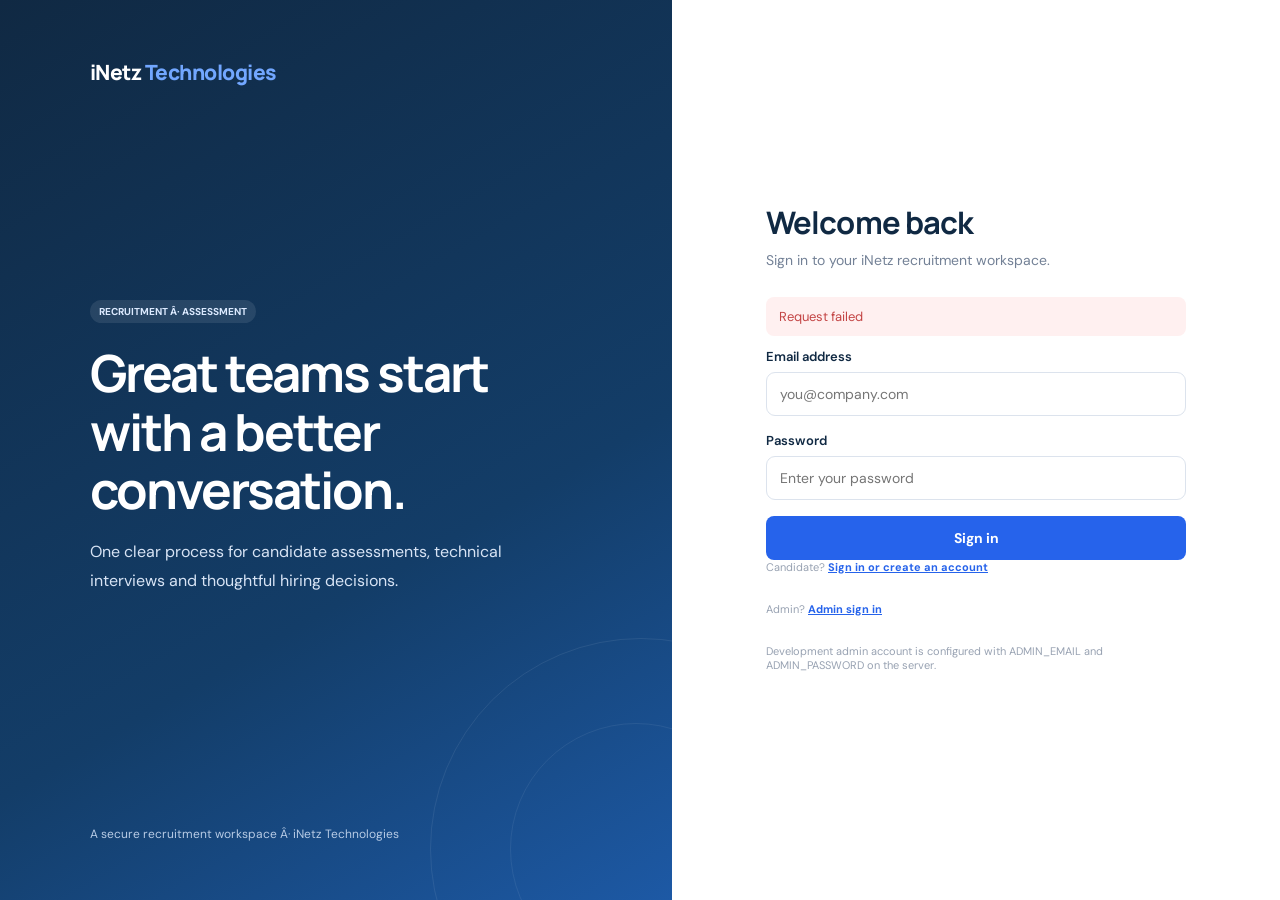
==== static/index.html @ 84e27be2 "Initial recruitment assessment portal" ====
<!doctype html>
<html lang="en"><head><meta charset="utf-8"><meta name="viewport" content="width=device-width, initial-scale=1"><title>iNetz Recruitment</title><link rel="preconnect" href="https://fonts.googleapis.com"><link href="https://fonts.googleapis.com/css2?family=DM+Sans:wght@400;500;600;700;800&family=Manrope:wght@400;500;600;700;800&display=swap" rel="stylesheet"><style>
:root{--navy:#102943;--blue:#2663eb;--blue2:#174ac6;--pale:#f4f7fb;--line:#e6ebf2;--muted:#738196;--green:#15875b;--amber:#ac6909;--red:#c34444;--white:#fff;--shadow:0 12px 32px #1029430b}*{box-sizing:border-box}body{margin:0;background:var(--pale);color:var(--navy);font-family:'DM Sans',Arial,sans-serif;font-size:14px}button,input,select,textarea{font:inherit}button{cursor:pointer}.login-shell{min-height:100vh;display:grid;grid-template-columns:1.05fr .95fr;background:white}.brand-side{background:linear-gradient(150deg,#102943,#133d68 62%,#1d59a5);color:white;padding:58px clamp(25px,7vw,96px);display:flex;flex-direction:column;justify-content:space-between;position:relative;overflow:hidden}.brand-side:before{content:"";position:absolute;width:420px;height:420px;border:1px solid #ffffff14;border-radius:50%;right:-180px;bottom:-160px}.brand-side:after{content:"";position:absolute;width:250px;height:250px;border:1px solid #ffffff12;border-radius:50%;right:-90px;bottom:-75px}.brandmark{font:800 21px Manrope;letter-spacing:-.5px}.brandmark span{color:#72a7ff}.brand-copy{max-width:480px;position:relative;z-index:1}.brand-copy h1{font:700 clamp(34px,4vw,52px)/1.14 Manrope;letter-spacing:-2px;margin:20px 0}.brand-copy p{font-size:16px;line-height:1.8;color:#d8e4f5}.brand-note{font-size:12px;color:#b7cbe5}.login-main{display:flex;align-items:center;justify-content:center;padding:32px}.login-card{width:min(100%,420px)}.login-card h2{font:700 31px Manrope;letter-spacing:-.9px;margin:0 0 8px}.muted{color:var(--muted)}.login-card>p{margin:0 0 28px}.field{margin-bottom:16px}.field label{display:block;font-weight:600;margin-bottom:7px;font-size:13px}.field input,.field select,.field textarea{width:100%;border:1px solid #dce3ed;border-radius:9px;padding:12px 13px;outline:0;background:#fff;color:var(--navy)}.field textarea{min-height:82px;resize:vertical}.field input:focus,.field select:focus,.field textarea:focus{border-color:#76a0ff;box-shadow:0 0 0 3px #2663eb14}.btn{border:0;border-radius:8px;padding:10px 14px;font-weight:700;transition:.16s}.btn.primary{color:#fff;background:var(--blue)}.btn.primary:hover{background:var(--blue2)}.btn.secondary{color:var(--navy);background:#edf1f7}.btn.ghost{background:transparent;color:var(--blue)}.btn.danger{color:var(--red);background:#fff0f0}.btn.small{font-size:12px;padding:7px 10px}.assessment-nav-btn{font-family:inherit;display:inline-flex;align-items:center;gap:7px;line-height:1.2}.assessment-nav-btn span{font-size:16px;line-height:1}.btn.wide{width:100%;padding:13px}.alert{padding:11px 13px;border-radius:8px;margin:12px 0;background:#fff4e3;color:var(--amber);font-size:13px}.alert.error{background:#fff0f0;color:var(--red)}.layout{min-height:100vh;display:grid;grid-template-columns:244px 1fr}.sidebar{background:#fff;border-right:1px solid var(--line);padding:23px 15px;display:flex;flex-direction:column;gap:24px}.side-brand{font:800 19px Manrope;padding:0 12px;letter-spacing:-.5px}.side-brand span{color:var(--blue)}.side-caption{padding:0 12px;color:#97a3b4;text-transform:uppercase;letter-spacing:1.1px;font-size:10px;font-weight:700}.nav-list{display:grid;gap:4px}.nav-item{border:0;background:transparent;text-align:left;color:#657389;padding:11px 12px;border-radius:8px;font-weight:600;display:flex;align-items:center;gap:11px}.nav-item:hover,.nav-item.active{background:#edf3ff;color:var(--blue)}.nav-icon{width:18px;text-align:center;font-size:15px}.side-user{margin-top:auto;border-top:1px solid var(--line);padding:15px 6px 0;display:flex;gap:10px;align-items:center}.user-meta{min-width:0;flex:1}.user-meta strong,.user-meta small{display:block;overflow:hidden;text-overflow:ellipsis;white-space:nowrap}.user-meta strong{font-size:12px}.user-meta small{font-size:10px;color:var(--muted);margin-top:3px}.main{min-width:0}.topbar{height:70px;background:white;border-bottom:1px solid var(--line);display:flex;align-items:center;justify-content:space-between;padding:0 clamp(18px,3vw,36px)}.topbar h2{font:700 18px Manrope;margin:0}.topbar-right{display:flex;align-items:center;gap:12px;color:var(--muted);font-size:12px}.content{padding:27px clamp(18px,3vw,36px);max-width:1460px;margin:auto}.page-head{display:flex;justify-content:space-between;align-items:flex-start;gap:15px;margin-bottom:22px}.page-head h1{font:700 24px Manrope;margin:0;letter-spacing:-.7px}.page-head p{margin:6px 0 0;color:var(--muted)}.grid{display:grid;gap:16px}.stats{grid-template-columns:repeat(4,minmax(0,1fr));margin-bottom:21px}.stat,.card{background:white;border:1px solid var(--line);border-radius:11px;box-shadow:var(--shadow)}.stat{padding:17px 18px}.stat-label{font-size:12px;color:var(--muted);font-weight:600}.stat-value{font:700 29px Manrope;margin:12px 0 4px}.stat-note{font-size:11px;color:var(--muted)}.card{padding:20px;margin-bottom:17px}.card-head{display:flex;justify-content:space-between;align-items:center;gap:10px;margin-bottom:15px}.card-head h3{margin:0;font:700 15px Manrope}.table-wrap{overflow:auto}table{width:100%;border-collapse:collapse;text-align:left;white-space:nowrap}th{font-size:10px;text-transform:uppercase;letter-spacing:.8px;color:#8793a4;font-weight:700;padding:10px 11px;border-bottom:1px solid var(--line)}td{padding:12px 11px;border-bottom:1px solid #eff2f6;font-size:12px}tr:last-child td{border-bottom:0}.link{color:var(--blue);font-weight:700;border:0;background:none;padding:0}.badge{display:inline-flex;align-items:center;gap:5px;border-radius:20px;padding:5px 9px;background:#edf1f7;color:#53647a;font-size:10px;font-weight:700}.badge.green{color:var(--green);background:#e8f7f0}.badge.blue{color:#2356c8;background:#edf3ff}.badge.amber{color:var(--amber);background:#fff4e3}.badge.red{color:var(--red);background:#fff0f0}.tabs{display:flex;gap:6px;overflow:auto;border-bottom:1px solid var(--line);margin-bottom:17px}.tab{padding:10px 13px;border:0;background:transparent;color:var(--muted);font-weight:700;white-space:nowrap;border-bottom:2px solid transparent}.tab.active{color:var(--blue);border-color:var(--blue)}.split{display:grid;grid-template-columns:minmax(0,1.6fr) minmax(270px,.8fr);gap:17px}.question{border:1px solid var(--line);border-radius:10px;padding:18px;margin:12px 0}.question-title{font-weight:700;line-height:1.5;margin-bottom:13px}.options{display:grid;gap:8px}.option{display:flex;gap:10px;align-items:flex-start;border:1px solid var(--line);padding:11px;border-radius:8px;cursor:pointer}.option.selected{border-color:#76a0ff;background:#f2f6ff}.option input{margin-top:2px}.qnav{display:grid;grid-template-columns:repeat(5,1fr);gap:7px}.qnum{aspect-ratio:1;border:1px solid var(--line);background:white;border-radius:7px;color:#5c6c80;font-weight:700}.qnum.answered{background:#e8f7f0;color:var(--green);border-color:#c6ecd9}.qnum.current{outline:2px solid var(--blue);outline-offset:1px}.progress{height:7px;background:#e9edf3;border-radius:10px;overflow:hidden}.progress span{display:block;height:100%;background:var(--blue)}.assessment-layout{display:grid;grid-template-columns:minmax(0,1fr) 240px;gap:16px}.code-layout{display:grid;grid-template-columns:minmax(270px,.75fr) minmax(0,1.25fr);gap:16px}.codebox{width:100%;min-height:390px;background:#111e30;color:#d7e5f9;border:0;border-radius:8px;padding:15px;font:13px/1.6 Consolas,monospace;resize:vertical}.result-box{padding:13px;border-radius:8px;background:#f4f7fb;margin-top:12px;font-size:12px;line-height:1.65}.row{display:flex;align-items:center;gap:10px;flex-wrap:wrap}.row.between{justify-content:space-between}.chip{padding:6px 9px;border-radius:7px;background:#f1f4f8;color:#67778b;font-size:11px;font-weight:700}.empty{text-align:center;padding:40px 15px;color:var(--muted)}.empty strong{display:block;color:var(--navy);font:700 16px Manrope;margin-bottom:7px}.detail-grid{display:grid;grid-template-columns:repeat(3,minmax(0,1fr));gap:10px}.detail-item{background:#f6f8fb;padding:11px;border-radius:8px}.detail-item small{color:var(--muted);display:block;margin-bottom:5px}.detail-item strong{font-size:12px}.modal-back{position:fixed;inset:0;background:#11233b80;display:grid;place-items:center;padding:20px;z-index:10}.modal{width:min(100%,670px);max-height:90vh;overflow:auto;background:white;border-radius:13px;padding:22px}.modal-head{display:flex;justify-content:space-between;margin-bottom:15px}.modal-head h2{font:700 19px Manrope;margin:0}.menu-toggle{display:none}.footer-note{color:#98a2b2;font-size:11px;margin-top:16px}.filter-row{display:flex;gap:9px;flex-wrap:wrap;margin-bottom:14px}.filter-row input,.filter-row select{border:1px solid var(--line);padding:9px;border-radius:7px;background:white;color:var(--navy)}.stage-list{display:grid;gap:9px}.stage-row{display:flex;align-items:center;gap:9px;font-size:12px}.stage-row .progress{flex:1}.timeline{border-left:2px solid #e8edf4;margin:8px 0 8px 7px;padding-left:16px}.timeline-item{padding:0 0 15px;position:relative}.timeline-item:before{content:"";position:absolute;width:8px;height:8px;border-radius:50%;background:var(--blue);left:-21px;top:4px}.toast{position:fixed;bottom:20px;right:20px;background:#102943;color:white;padding:12px 16px;border-radius:9px;box-shadow:var(--shadow);z-index:20}.coding-hero{background:linear-gradient(120deg,#102943,#174d85 66%,#2663eb);border-radius:15px;padding:25px;color:#fff;margin-bottom:18px;position:relative;overflow:hidden}.coding-hero:after{content:"</>";position:absolute;right:30px;top:8px;font:800 88px Consolas;color:#ffffff12}.coding-hero h1{font:700 27px Manrope;margin:0 0 6px;letter-spacing:-.8px}.coding-hero p{margin:0;color:#d4e2f5;max-width:620px;line-height:1.6}.coding-hero .row{margin-top:16px;position:relative;z-index:1}.skill-grid{display:grid;grid-template-columns:repeat(5,minmax(0,1fr));gap:10px;margin:14px 0 19px}.skill-tile{border:1px solid var(--line);border-radius:10px;background:white;padding:12px;display:flex;gap:10px;align-items:center;cursor:pointer;text-align:left;transition:.16s}.skill-tile:hover,.skill-tile.active{border-color:#91aff6;background:#f3f7ff;transform:translateY(-1px)}.skill-logo{width:34px;height:34px;border-radius:9px;background:#edf3ff;color:#2859c6;display:grid;place-items:center;font-weight:800;font-size:11px;flex:none}.skill-tile strong,.skill-tile small{display:block}.skill-tile strong{font-size:12px}.skill-tile small{color:var(--muted);font-size:10px;margin-top:3px}.lab-panel{display:grid;grid-template-columns:minmax(260px,.8fr) minmax(0,1.2fr);gap:16px}.lab-description{line-height:1.7;color:#52647a}.editor-toolbar{display:flex;align-items:center;justify-content:space-between;gap:10px;flex-wrap:wrap}.editor-preview{width:100%;min-height:300px;border:1px solid var(--line);border-radius:8px;background:#fff}.test-list{display:grid;gap:7px;margin-top:12px}.test-row{display:flex;justify-content:space-between;gap:10px;padding:9px 10px;border-radius:8px;background:#f5f7fa;font-size:11px}.excel-grid{min-width:640px;white-space:nowrap}.excel-grid th{background:#f2f5f9;text-align:center;color:#617087;border:1px solid #dfe5ed;padding:9px}.excel-grid td{border:1px solid #dfe5ed;padding:0;min-width:130px;height:40px;color:#253b56}.excel-grid td input{width:100%;height:39px;border:0;border-radius:0;padding:8px 10px;background:#fff;color:#253b56;font:13px Arial}.excel-grid td input:focus{outline:2px solid #217346;outline-offset:-2px}.excel-result{padding:8px 10px!important;background:#f6faf7;font-weight:700}.excel-overdue{color:#bb3b34!important;background:#fff1ef}.excel-error{color:#bb3b34!important;background:#fff1ef}.explain-box{margin-top:12px;padding:13px 14px;border:1px solid #dce8fb;border-radius:9px;background:#f6f9ff;color:#364b66;font-size:12px;line-height:1.7}.explain-box strong{color:#173b72}.example-explain{display:block;margin-top:8px;padding-top:8px;border-top:1px solid #e2e9f3;color:#485d76;line-height:1.6}.run-output{min-height:92px;max-height:240px;overflow:auto;background:#0d1725;color:#d8e6f6;border-radius:8px;padding:12px;font:12px/1.6 Consolas,monospace;white-space:pre-wrap;margin-top:12px}.run-output.error{color:#ffb6b6}.practice-note{border-left:3px solid #80a6ff;padding:10px 12px;background:#f3f7ff;border-radius:0 8px 8px 0;color:#51647d;font-size:12px;line-height:1.6}@media(max-width:1000px){.skill-grid{grid-template-columns:repeat(3,1fr)}}@media(max-width:650px){.skill-grid{grid-template-columns:repeat(2,1fr)}.lab-panel{grid-template-columns:1fr}.coding-hero{padding:20px}.coding-hero h1{font-size:22px}.coding-hero:after{right:12px;font-size:58px}}.hidden{display:none!important}@media(max-width:1050px){.layout{grid-template-columns:190px minmax(0,1fr)}.content{padding:22px 18px}.assessment-layout{grid-template-columns:minmax(0,1fr) 210px}.card{min-width:0}}@media(max-width:900px){.layout{grid-template-columns:190px minmax(0,1fr)}.stats{grid-template-columns:repeat(2,1fr)}.split{grid-template-columns:1fr}.code-layout{grid-template-columns:1fr}.brand-side{padding:45px 36px}}@media(max-width:760px){.login-shell{grid-template-columns:1fr}.brand-side{display:none}.login-main{min-height:100vh}.layout{grid-template-columns:1fr}.sidebar{position:fixed;z-index:8;inset:0 auto 0 0;width:260px;transform:translateX(-105%);transition:.2s;box-shadow:var(--shadow)}.sidebar.open{transform:translateX(0)}.menu-toggle{display:inline-flex}.topbar{height:62px;padding:0 15px}.content{padding:20px 14px}.stats{gap:9px}.stat{padding:13px}.stat-value{font-size:23px}.stat-note{font-size:10px}.assessment-layout{grid-template-columns:1fr}.assessment-layout aside{order:-1}.qnav{grid-template-columns:repeat(8,1fr)}.detail-grid{grid-template-columns:repeat(2,1fr)}.page-head h1{font-size:20px}.hide-mobile{display:none}.card{padding:15px}.codebox{min-height:300px}}
@media(max-width:760px){.layout{grid-template-columns:1fr}.sidebar{position:fixed;z-index:8;inset:0 auto 0 0;width:260px;transform:translateX(-105%);transition:.2s;box-shadow:var(--shadow)}.sidebar.open{transform:translateX(0)}.menu-toggle{display:inline-flex}.content{padding:20px 14px}.assessment-layout{grid-template-columns:1fr}.assessment-layout aside{order:-1}.code-layout{grid-template-columns:1fr}}.assessment-layout,.code-layout,.split{min-width:0}.content{width:100%;max-width:1460px;margin:0 auto}.main{min-width:0}.round-grid{display:grid;grid-template-columns:repeat(3,minmax(0,1fr));gap:12px;margin-top:18px}.round-card{border:1px solid var(--line);border-radius:10px;padding:15px;background:#fff;min-width:0}.round-card.round-active{border-color:#8eafff;background:#f8faff;box-shadow:0 0 0 2px #2663eb10}.round-top{display:flex;justify-content:space-between;align-items:center;gap:7px}.round-number{width:28px;height:28px;display:grid;place-items:center;border-radius:8px;background:#edf3ff;color:#2663eb;font-size:11px;font-weight:800}.round-card h3{font:700 14px Manrope;margin:13px 0 5px}.round-card p{color:var(--muted);font-size:11px;line-height:1.5;margin:0 0 12px}.round-meta{font-size:11px;color:#607087;min-height:26px;margin-bottom:10px}.round-done{display:inline-block;font-size:11px;padding:6px 0}.journey-card{padding-bottom:18px}@media(max-width:900px){.round-grid{grid-template-columns:repeat(2,minmax(0,1fr))}}@media(max-width:560px){.round-grid{grid-template-columns:1fr}}</style></head><body><div id="app"></div><script>
const API='/api';const ROLE_OPTIONS=['Python FullStack','Java FullStack','Data Analytics','Data Science','AI/ML','MERN Stack','Other'];let me=null,view='home',homeData=null,round='aptitude',assessment=null,selectedQ=0,codeQ=1,codeLang='python',codeData=null,report=null,filterText='',stageFilter='',toastTimer;
const $=s=>document.querySelector(s), esc=s=>String(s??'').replace(/[&<>"']/g,c=>({'&':'&amp;','<':'&lt;','>':'&gt;','"':'&quot;',"'":'&#39;'}[c]));
async function api(path,opts={}){const r=await fetch(API+path,{credentials:'same-origin',headers:{'Content-Type':'application/json',...(opts.headers||{})},...opts});let d={};try{d=await r.json()}catch{}if(!r.ok)throw Error(typeof d.detail==='string'?d.detail:Array.isArray(d.detail)?d.detail.map(x=>x.msg).join(', '):'Request failed');return d}
function notify(msg){let n=document.createElement('div');n.className='toast';n.textContent=msg;document.body.append(n);clearTimeout(toastTimer);toastTimer=setTimeout(()=>n.remove(),3200)}
function errBox(m){return `<div class="alert error">${esc(m)}</div>`}
function badge(s){let cls=['Completed','Selected','Submitted','Verified'].includes(s)?'green':['Running','Queued','Technical HR','General HR'].includes(s)?'blue':['Failed','Not selected'].includes(s)?'red':['Awaiting review','Reinterview','Training recommended'].includes(s)?'amber':'';return `<span class="badge ${cls}">${esc(s||'Not started')}</span>`}
function title(){return ({home:'Overview',candidates:'Candidates',assessments:'Assessments',interviews:'Interviews',reports:'Reports',settings:'Settings',staff:'Team access',audit:'Audit log',assessment:'Assessment',coding:'Coding assessment'})[view]||'Overview'}
function greeting(){return me?.role==='candidate'?'Candidate portal':'Admin portal'}
function loginPage(message=''){return `<div class="login-shell"><section class="brand-side"><div class="brandmark">iNetz <span>Technologies</span></div><div class="brand-copy"><span class="badge" style="background:#ffffff18;color:#dceaff">RECRUITMENT Â· ASSESSMENT</span><h1>Great teams start with a better conversation.</h1><p>One clear process for candidate assessments, technical interviews and thoughtful hiring decisions.</p></div><div class="brand-note">A secure recruitment workspace Â· iNetz Technologies</div></section><section class="login-main"><form class="login-card" id="loginForm"><h2>Welcome back</h2><p class="muted">Sign in to your iNetz recruitment workspace.</p><div id="loginError"></div>${message?errBox(message):''}<div class="field"><label>Email address</label><input name="email" type="email" autocomplete="username" required placeholder="you@company.com"></div><div class="field"><label>Password</label><input name="password" type="password" autocomplete="current-password" required placeholder="Enter your password"></div><button class="btn primary wide">Sign in</button><p class="footer-note">Candidate? <a class="link" href="/candidate">Sign in or create an account</a></p><p class="footer-note">Admin? <a class="link" href="/admin">Admin sign in</a></p><p class="footer-note">Development admin account is configured with ADMIN_EMAIL and ADMIN_PASSWORD on the server.</p></form></section></div>`}
function candidateLoginPage(message=''){return loginPage(message).replace('Sign in to your iNetz recruitment workspace.','Candidate portal sign in. Use your registered email and password.').replace('<p class="footer-note">Candidate? <a class="link" href="/candidate">Sign in or create an account</a></p>','<p class="footer-note">New to iNetz? <a class="link" href="/candidate/register">Create your candidate account</a></p>').replace('<p class="footer-note">Admin? <a class="link" href="/admin">Admin sign in</a></p>','<p class="footer-note">Recruitment staff? <a class="link" href="/admin">Admin sign in</a></p>').replace('<p class="footer-note">Development admin account is configured with ADMIN_EMAIL and ADMIN_PASSWORD on the server.</p>','')}
function candidateSignupPage(message=''){let roles=ROLE_OPTIONS.filter(x=>x!=='Other');document.body.innerHTML=`<div class="login-shell"><section class="brand-side"><div class="brandmark">iNetz <span>Technologies</span></div><div class="brand-copy"><span class="badge" style="background:#ffffff18;color:#dceaff">CANDIDATE REGISTRATION</span><h1>Start your application.</h1><p>Create your candidate account to access assessments and track your application.</p></div><div class="brand-note">A secure recruitment workspace Â· iNetz Technologies</div></section><section class="login-main"><form class="login-card" id="candidateSignupForm"><h2>Create candidate account</h2><p class="muted">Register yourself to continue to the candidate portal.</p><div id="signupError">${message?errBox(message):''}</div><div class="field"><label>Full name</label><input name="name" required minlength="2" maxlength="160" autocomplete="name"></div><div class="field"><label>Email address</label><input name="email" type="email" required autocomplete="email"></div><div class="field"><label>Phone number <span aria-hidden="true">*</span></label><input name="mobile" type="tel" required minlength="7" maxlength="24" pattern="[+0-9 \\(\\)\\x2d]{7,24}" title="Enter a phone number with 7 to 15 digits" placeholder="e.g. +91 9876543210" autocomplete="tel" inputmode="tel"></div><div class="field"><label>Applied role</label><select name="role">${roles.map(x=>`<option>${esc(x)}</option>`).join('')}<option value="Other">Other</option></select><input name="custom_role" placeholder="Enter the applied role" maxlength="100" style="display:none;margin-top:8px"></div><div class="field"><label>Password Â· exactly 8 characters</label><input name="password" type="password" required minlength="8" maxlength="8" autocomplete="new-password"></div><button class="btn primary wide">Create account</button><p class="footer-note">Already registered? <a class="link" href="/candidate">Sign in</a></p><p class="footer-note"><a class="link" href="/">Back to portal home</a></p></form></section></div>`;let form=$('#candidateSignupForm'),role=form.elements.role,custom=form.elements.custom_role;role.onchange=()=>{custom.style.display=role.value==='Other'?'block':'none';custom.required=role.value==='Other'};form.onsubmit=async e=>{e.preventDefault();let x=Object.fromEntries(new FormData(form));if(x.role==='Other')x.role=x.custom_role.trim();delete x.custom_role;try{await api('/candidate/register',{method:'POST',body:JSON.stringify(x)});location.href='/candidate?registered=1'}catch(error){$('#signupError').innerHTML=errBox(error.message)}}}
function registerPage(){let token=new URLSearchParams(location.search).get('token');if(!token){location.replace('/');return}document.body.innerHTML=`<div class="login-shell"><section class="brand-side"><div class="brandmark">iNetz <span>Technologies</span></div><div class="brand-copy"><span class="badge" style="background:#ffffff18;color:#dceaff">CANDIDATE INVITATION</span><h1>Your application is ready.</h1><p>Set a password to access the candidate portal using the email address registered by iNetz.</p></div><div class="brand-note">A secure recruitment workspace Â· iNetz Technologies</div></section><section class="login-main"><form class="login-card" id="registerForm"><h2>Set your password</h2><p class="muted">Use the email address provided by iNetz when signing in.</p><div id="registerError"></div><div class="field"><label>Password Â· exactly 8 characters</label><input name="password" type="password" autocomplete="new-password" required minlength="8" maxlength="8"></div><div class="field"><label>Confirm password</label><input name="confirm_password" type="password" autocomplete="new-password" required minlength="8" maxlength="8"></div><button class="btn primary wide">Activate candidate account</button></form></section></div>`;$('#registerForm').onsubmit=async e=>{e.preventDefault();let f=Object.fromEntries(new FormData(e.target));if(f.password!==f.confirm_password){$('#registerError').innerHTML=errBox('Passwords do not match');return}try{await api('/redeem-invitation',{method:'POST',body:JSON.stringify({token,password:f.password})});location.href='/'}catch(x){$('#registerError').innerHTML=errBox(x.message)}}}
function adminLoginPage(message=''){let html=loginPage(message);return html.replace('Welcome back','Admin portal sign in').replace('Sign in to your iNetz recruitment workspace.','Sign in with your Admin account.').replace('<p class="footer-note">Candidate? <a class="link" href="/candidate">Sign in or create an account</a></p>','<p class="footer-note">Need an Admin account? <a class="link" href="/admin/register">Request Admin access</a></p>').replace('<p class="footer-note">Development admin account is configured with ADMIN_EMAIL and ADMIN_PASSWORD on the server.</p>','<p class="footer-note">Admin requests need approval from an existing Admin. The first Admin uses the credentials configured on the server.</p>')}
function adminRequestPage(message=''){document.body.innerHTML=loginPage();let form=document.querySelector('#loginForm');form.id='adminRequestForm';form.innerHTML='<h2>Request Admin access</h2><p class="muted">Create a request for an Admin to review. Access stays disabled until approved.</p><div id="adminRequestError"></div><div class="field"><label>Full name</label><input name="name" required minlength="2"></div><div class="field"><label>Work email</label><input name="email" type="email" required></div><div class="field"><label>Password (10+ characters)</label><input name="password" type="password" required minlength="10"></div><button class="btn primary wide">Submit access request</button><p class="footer-note"><button type="button" class="link" onclick="location.href=\'/admin\'">Back to Admin sign in</button></p>';form.onsubmit=async e=>{e.preventDefault();let values=Object.fromEntries(new FormData(form));try{await api('/admin-request',{method:'POST',body:JSON.stringify(values)});form.innerHTML='<h2>Request submitted</h2><p class="muted">Your Admin access request is waiting for Admin approval.</p><button type="button" class="btn primary" onclick="location.href=\'/admin\'">Back to Admin sign in</button>'}catch(error){document.querySelector('#adminRequestError').innerHTML=errBox(error.message)}}}
const menus=()=>me?.role==='candidate'?[['home','⌂','My overview'],['assessment','▤','Assessments']]:[['home','⌂','Overview'],['candidates','♙','Candidates'],['assessments','▤','Assessments'],['interviews','◉','Interview review'],['reports','▥','Reports'],['staff','♧','Team access'],['settings','⚙','Settings'],['audit','◷','Audit log']];
function shell(){let m=menus();return `<div class="layout"><aside class="sidebar" id="sidebar"><div class="side-brand">iNetz <span>Technologies</span></div><div class="side-caption">${greeting()}</div><nav class="nav-list">${m.map(([id,ico,label])=>`<button class="nav-item ${view===id?'active':''}" onclick="navigate('${id}')"><span class="nav-icon">${ico}</span>${label}</button>`).join('')}</nav><div class="side-user"><div class="user-meta"><strong>${esc(me.name)}</strong><small>${esc(me.role.replace('_',' '))}</small></div><button class="btn ghost small" onclick="logout()">â†ª</button></div></aside><main class="main"><header class="topbar"><div class="row"><button class="btn secondary small menu-toggle" onclick="$('#sidebar').classList.toggle('open')">â˜°</button><h2>${title()}</h2></div><div class="topbar-right"><span>${esc(new Date().toLocaleDateString(undefined,{weekday:'short',month:'short',day:'numeric'}))}</span></div></header><section class="content" id="content"><div class="empty">Loading your workspaceâ€¦</div></section></main></div>`}
function navigate(v){if(me?.role==='candidate'&&v==='coding')return;view=v;report=null;render()}
async function boot(){let path=location.pathname.replace(/\/+$/,'')||'/';if(path==='/setup-account'){registerPage();return}if(path==='/candidate'||path==='/candidate/login'){try{await api('/logout',{method:'POST'})}catch{}document.body.innerHTML=candidateLoginPage(new URLSearchParams(location.search).has('registered')?'Account created. Sign in with your new credentials.':'');return}if(path==='/admin/register'){adminRequestPage();return}if(path==='/candidate/register'){candidateSignupPage();return}let adminPath=path==='/admin';try{const session=await api('/session');if(!session.authenticated){document.body.innerHTML=adminPath?adminLoginPage():loginPage();return}if(adminPath&&session.role==='candidate'){document.body.innerHTML=adminLoginPage('This is a candidate account. Sign in with an approved Admin account.');return}if(!adminPath&&session.role==='candidate'){location.replace('/candidate/portal');return}me=session;document.body.innerHTML=shell();await render()}catch(error){document.body.innerHTML=adminPath?adminLoginPage(error.message):loginPage(error.message)}}async function logout(){await api('/logout',{method:'POST'});me=null;document.body.innerHTML=loginPage()}
async function render(){let root=$('#content');if(!root)return;root.innerHTML='<div class="empty">Loadingâ€¦</div>';try{homeData=await api(me.role==='candidate'?'/candidate/home':'/portal/dashboard');if(view==='home')root.innerHTML=me.role==='candidate'?candidateOverview():adminOverview();else if(view==='assessment'){if(me.role==='candidate' && (homeData.active_stage==='aptitude'||homeData.active_stage==='technical')){if(round!==homeData.active_stage){round=homeData.active_stage;assessment=null;selectedQ=0;}}await renderAssessment();}else if(view==='coding')await renderCoding();else if(view==='candidates')root.innerHTML=await candidateList();else if(view==='interviews')root.innerHTML=await interviewList();else if(view==='reports')root.innerHTML=reports();else if(view==='staff')root.innerHTML=await staffPage();else if(view==='settings')root.innerHTML=await settingsPage();else if(view==='audit')root.innerHTML=await auditPage();else if(view==='assessments')root.innerHTML=assessmentManagement();}catch(e){root.innerHTML=errBox(e.message)}}
function candidateOverview(){let c=homeData.candidate,stage=homeData.active_stage,attempts=homeData.attempts||[];let attemptFor=name=>attempts.find(a=>a.round===name);let mcqCard=(key,label)=>{let a=attemptFor(key),session=homeData.assessment_sessions?.[key],isActive=stage===key&&!a?.submitted_at,status=a?.submitted_at?'Completed':isActive?(session?.started?'In progress':'Ready to start'):'Not started',score=a?.score;return `<article class="round-card ${isActive?'round-active':''}"><div class="round-top"><span class="round-number">${key==='aptitude'?'01':'02'}</span>${badge(status)}</div><h3>${label}</h3><p>${key==='technical'?'20 questions &middot; 20 minutes':'15 questions &middot; 30 minutes'}</p><div class="round-meta">${score!==null&&score!==undefined?`Score <strong>${score}/${key==='technical'?20:15}</strong>`:`<span>${a?Object.keys(a.answers||{}).length:0} answers saved</span>`}</div>${isActive?`<button class="btn primary small" onclick="startAssessment('${key}')">${session?.started?'Resume round':'Start round'}</button>`:a?.submitted_at?'<span class="muted round-done">Round submitted</span>':'<span class="muted round-done">Available after previous round</span>'}</article>`};let doneCount=['aptitude','technical'].filter(key=>attemptFor(key)?.submitted_at).length,currentLabel=doneCount===2?(stage==='interview'?'Awaiting HR review':'Assessment completed'):({aptitude:'Aptitude',technical:'Technical MCQ'})[stage]||'Awaiting HR review';return `<div class="page-head"><div><h1>Welcome, ${esc(c.name.split(' ')[0])}</h1><p>Track your Aptitude and Technical MCQ assessments.</p></div>${badge(currentLabel)}</div><div class="grid stats"><div class="stat"><div class="stat-label">Current stage</div><div class="stat-value" style="font-size:19px">${esc(currentLabel)}</div><div class="stat-note">Your next step</div></div><div class="stat"><div class="stat-label">Rounds completed</div><div class="stat-value">${doneCount}<span style="font-size:15px;color:var(--muted)"> / 2</span></div><div class="stat-note">Aptitude and Technical MCQ</div></div><div class="stat"><div class="stat-label">MCQ score</div><div class="stat-value">${attempts.reduce((n,a)=>n+(a.score||0),0)}<span style="font-size:15px;color:var(--muted)"> / 35</span></div><div class="stat-note">Aptitude and Technical</div></div><div class="stat"><div class="stat-label">Applied role</div><div class="stat-value" style="font-size:17px">${esc(c.role)}</div><div class="stat-note">Personalized assessment track</div></div></div><div class="card journey-card"><div class="card-head"><div><h3>Your assessments</h3><p class="muted" style="margin:5px 0 0">Complete both assessments in order.</p></div><span class="badge blue">${doneCount} of 2 completed</span></div><div class="progress"><span style="width:${doneCount/2*100}%"></span></div><div class="round-grid">${mcqCard('aptitude','Aptitude')}${mcqCard('technical','Technical MCQ')}</div></div><div class="card"><div class="card-head"><h3>Assessment information</h3></div><p class="muted">Aptitude has 15 questions and a 30-minute limit. Technical MCQ has 20 questions and a 20-minute limit. Your answers save as you work. If time runs out, saved answers are submitted and scored. Assessment scores support review and do not automatically remove you from consideration.</p></div>`}function adminOverview(){let d=homeData.counts,c=homeData.candidates;return `<div class="page-head"><div><h1>Good ${new Date().getHours()<12?'morning':new Date().getHours()<17?'afternoon':'evening'}, ${esc(me.name.split(' ')[0])}</h1><p>Recruitment operations at a glance.</p></div><button class="btn primary" onclick="openCandidateForm()">ï¼‹ Create candidate</button></div><div class="grid stats"><div class="stat"><div class="stat-label">Total candidates</div><div class="stat-value">${d.total}</div><div class="stat-note">Across the recruitment pipeline</div></div><div class="stat"><div class="stat-label">Coding answers awaiting review</div><div class="stat-value">${d.coding_jobs['Awaiting review']||0}</div><div class="stat-note">Open a candidate report to score submitted code</div></div><div class="stat"><div class="stat-label">Awaiting communication</div><div class="stat-value">${d.awaiting_communication}</div><div class="stat-note">Decisions ready for candidate update</div></div><div class="stat"><div class="stat-label">Awaiting Technical HR</div><div class="stat-value">${d.stages['Technical HR']||0}</div><div class="stat-note">Coding evidence submitted</div></div></div><div class="split"><div class="card"><div class="card-head"><h3>Recent candidates</h3><button class="link" onclick="navigate('candidates')">View all â†’</button></div>${c.length?`<div class="table-wrap"><table><thead><tr><th>Candidate</th><th>Role</th><th>Stage</th><th>Decision</th></tr></thead><tbody>${c.slice(0,7).map(x=>`<tr><td><button class="link" onclick="openReport(${x.id})">${esc(x.name)}</button><div class="muted" style="font-size:10px;margin-top:3px">${esc(x.email)}</div></td><td>${esc(x.role)}</td><td>${badge(x.stage)}</td><td>${esc(x.final_decision)}</td></tr>`).join('')}</tbody></table></div>`:`<div class="empty"><strong>No candidates yet</strong>Candidate registrations will appear here.</div>`}</div><div class="card"><div class="card-head"><h3>Pipeline stages</h3></div><div class="stage-list">${Object.entries(d.stages).map(([s,n])=>`<div class="stage-row"><span style="width:105px">${esc(s)}</span><div class="progress"><span style="width:${d.total?Math.max(4,n/d.total*100):0}%"></span></div><strong>${n}</strong></div>`).join('')}</div></div></div><div class="card"><div class="card-head"><h3>Coding review queue</h3><span class="muted">Submitted answers for Admin scoring</span></div>${homeData.coding.length?`<div class="table-wrap"><table><thead><tr><th>Candidate ID</th><th>Question</th><th>Status</th><th>Score</th><th>Action</th></tr></thead><tbody>${homeData.coding.map(x=>`<tr><td><button class="link" onclick="openReport(${x.candidate_id})">#${x.candidate_id}</button></td><td>Question ${x.question_id}</td><td>${badge(x.status)}</td><td>${x.score===null?'Pending':x.score+' / '+x.max_score}</td><td><button class="btn secondary small" onclick="openReport(${x.candidate_id})">Review</button></td></tr>`).join('')}</tbody></table></div>`:`<div class="empty">No coding submissions yet.</div>`}</div>`}
function assessmentManagement(){return `<div class="page-head"><div><h1>Assessment management</h1><p>Versioned question sets are snapshotted when candidates begin an attempt.</p></div></div><div class="grid stats"><div class="stat"><div class="stat-label">Aptitude question set</div><div class="stat-value">15</div><div class="stat-note">MCQ Â· 1 mark each Â· pass ${homeData.counts.total?'configurable':'default 8'}</div></div><div class="stat"><div class="stat-label">Technical question set</div><div class="stat-value">20</div><div class="stat-note">Role-aligned technical concepts Â· 1 mark each</div></div><div class="stat"><div class="stat-label">Coding question set</div><div class="stat-value">3</div><div class="stat-note">Intermediate 20 Â· Advanced 40 + 40</div></div><div class="stat"><div class="stat-label">Coding scoring</div><div class="stat-value" style="font-size:18px">Admin review</div><div class="stat-note">Isolated code execution Â· network disabled</div></div></div><div class="card"><div class="card-head"><h3>Assigned assessment set Â· v1</h3>${badge('Active')}</div><p class="muted">The currently assigned set contains the required assessment format. MCQ answer keys remain server-side. Coding is scored by authorized Admins. Attempt snapshots preserve question and scoring versions.</p><div class="detail-grid"><div class="detail-item"><small>Aptitude</small><strong>15 questions Â· 15 marks</strong></div><div class="detail-item"><small>Technical</small><strong>20 questions &middot; 20 marks</strong></div><div class="detail-item"><small>Coding</small><strong>20 + 40 + 40 marks</strong></div></div><p style="margin:16px 0 0"><button class="btn secondary" onclick="navigate('settings')">Edit pass benchmarks in Settings</button></p></div>`}
async function candidateList(){let arr=homeData.candidates.filter(x=>(!filterText||[x.name,x.email,x.role].join(' ').toLowerCase().includes(filterText.toLowerCase()))&&(!stageFilter||x.stage===stageFilter));return `<div class="page-head"><div><h1>Candidates</h1><p>${homeData.candidates.length} candidate${homeData.candidates.length===1?'':'s'} in the recruitment pipeline.</p></div><button class="btn primary" onclick="openCandidateForm()">ï¼‹ Create candidate</button></div><div class="card"><div class="filter-row"><input placeholder="Search name, email or role" value="${esc(filterText)}" oninput="filterText=this.value;render()"><select onchange="stageFilter=this.value;render()"><option value="">All stages</option>${['Aptitude MCQ','Technical MCQ','Coding','Technical HR','General HR','Candidate Communication'].map(x=>`<option ${stageFilter===x?'selected':''}>${x}</option>`).join('')}</select><button class="btn secondary small" onclick="location.href='/api/admin/report.csv'">Export CSV</button></div><div class="table-wrap"><table><thead><tr><th>Candidate</th><th>Applied role</th><th>Stage</th><th>Tech recommendation</th><th>Final result</th><th>Actions</th></tr></thead><tbody>${arr.map(x=>`<tr><td><strong>${esc(x.name)}</strong><div class="muted" style="font-size:10px;margin-top:3px">${esc(x.email)} Â· ${esc(x.mobile)}</div></td><td>${esc(x.role)}</td><td>${badge(x.stage)}</td><td>${esc(x.tech_recommendation)}</td><td>${esc(x.final_decision)}</td><td><button class="btn secondary small" onclick="openReport(${x.id})">Review report</button></td></tr>`).join('')}</tbody></table></div>${arr.length?'':'<div class="empty">No candidates match these filters.</div>'}</div>`}
async function openReport(id){try{report=await api('/admin/candidates/'+id);showReport()}catch(e){notify(e.message)}}
function showReport(){let c=report.candidate;let h=report.interview||{};let html=`<div class="modal-back" onclick="if(event.target===this){this.remove();report=null}"><div class="modal"><div class="modal-head"><div><h2>${esc(c.name)} Â· Candidate report</h2><div class="muted" style="margin-top:5px">${esc(c.role)} Â· #${c.id}</div></div><button class="btn secondary small" onclick="document.querySelector('.modal-back').remove()">Close</button></div><div class="detail-grid"><div class="detail-item"><small>Stage</small><strong>${esc(c.stage)}</strong></div><div class="detail-item"><small>Recommendation</small><strong>${esc(c.tech_recommendation)}</strong></div><div class="detail-item"><small>Final decision</small><strong>${esc(c.final_decision)}</strong></div></div><h3 style="font:700 14px Manrope;margin-top:22px">Assessment rounds</h3>${report.attempts.map(a=>`<div class="question"><div class="row between"><strong>${esc(a.round)} &middot; ${a.score}/${a.max_score}</strong>${badge('Submitted')}</div><p class="muted">Pass benchmark ${a.pass_mark}/${a.max_score} Â· ${esc(a.submitted_at||'')}</p><div class="field"><label>Internal remarks</label><textarea id="remarks-${a.round}">${esc(a.remarks)}</textarea><button class="btn secondary small" onclick="saveRemarks(${c.id},'${a.round}')">Save remarks</button></div></div>`).join('')||'<div class="empty">No MCQ submissions yet.</div>'}<h3 style="font:700 14px Manrope">Coding submissions</h3>${report.coding.map(x=>`<div class="question"><div class="row between"><strong>Question ${x.question_id} Â· ${x.score??'â€”'} / ${x.max_score}</strong>${badge(x.status)}</div><p class="muted">${esc(x.language)} Â· ${esc(JSON.stringify(x.result))}</p>${x.source?`<details><summary>View submitted code</summary><pre style="white-space:pre-wrap;background:#111e30;color:#d7e5f9;padding:12px;border-radius:8px;overflow:auto">${esc(x.source)}</pre></details>`:''}</div>`).join('')||'<div class="empty">No coding submissions.</div>'}<h3 style="font:700 14px Manrope">Technical HR interview</h3>${h.recommendation?`<div class="card" style="padding:14px"><div class="detail-grid"><div class="detail-item"><small>Interviewer / date</small><strong>${esc(h.interviewer)} Â· ${esc(h.interview_date)}</strong></div><div class="detail-item"><small>Recommendation</small><strong>${esc(h.recommendation)}</strong></div><div class="detail-item"><small>Strengths / skill gaps</small><strong>${esc(h.strengths)} / ${esc(h.gaps)}</strong></div></div><p>${esc(h.remarks)}</p><p class="muted">Questions: ${esc(h.questions)}<br>Responses: ${esc(h.responses)}<br>Communication: ${esc(h.communication)}<br>Next steps: ${esc(h.next_steps)}</p></div>`:'<p class="muted">Interview not submitted.</p>'}${me.role==='admin'?`<button class="btn primary" onclick="document.querySelector('.modal-back').remove();openInterview(${c.id},${JSON.stringify(h).replace(/"/g,'&quot;')})">${h.recommendation?'Edit':'Record'} technical interview</button>`:''}${me.role==='admin'?`<div class="card" style="padding:15px;margin-top:17px"><h3 style="font:700 14px Manrope">General HR decision</h3><div class="row"><select id="decisionSel">${['Selected','Reinterview','Training recommended','Not selected'].map(v=>`<option ${c.final_decision===v?'selected':''}>${v}</option>`).join('')}</select><select id="channel"><option value="">Prepare result only</option><option>Email</option><option>WhatsApp</option><option>Phone</option><option>In person</option></select></div><div class="field" style="margin-top:10px"><label>Internal HR remarks / next steps</label><textarea id="hrremarks"></textarea></div><div class="field"><label>Feedback released to candidate</label><textarea id="releaseFeedback">${esc(c.release_feedback)}</textarea></div><button class="btn primary" onclick="saveDecision(${c.id})">Save decision and communication</button></div>`:''}<h3 style="font:700 14px Manrope">Activity</h3><div class="timeline">${report.history.map(x=>`<div class="timeline-item"><strong>${esc(x.action)}</strong><div class="muted">${esc(new Date(x.at).toLocaleString())}</div></div>`).join('')||'<span class="muted">No recorded activity</span>'}</div></div></div>`;document.body.insertAdjacentHTML('beforeend',html)}
async function saveRemarks(id,r){try{await api(`/admin/candidates/${id}/remarks/${r}`,{method:'PUT',body:JSON.stringify({remarks:$('#remarks-'+r).value})});notify('Remarks saved')}catch(e){notify(e.message)}}
function openInterview(id,d={}){let html=`<div class="modal-back"><form class="modal" id="interviewForm"><div class="modal-head"><div><h2>Technical HR interview</h2><div class="muted">Candidate #${id}</div></div><button type="button" class="btn secondary small" onclick="document.querySelector('.modal-back').remove()">Close</button></div><div class="detail-grid"><div class="field"><label>Interview date</label><input name="interview_date" type="date" value="${esc(d.interview_date||'')}"></div><div class="field"><label>Interviewer</label><input name="interviewer" value="${esc(d.interviewer||me.name)}"></div><div class="field"><label>Recommendation</label><select name="recommendation">${['Selected','Reinterview','Training recommended','Not selected'].map(x=>`<option ${d.recommendation===x?'selected':''}>${x}</option>`).join('')}</select></div></div>${[['questions','Technical questions asked'],['responses','Candidate responses / discussion notes'],['strengths','Technical strengths'],['gaps','Skill gaps'],['communication','Communication observations'],['remarks','Overall interview remarks'],['next_steps','Suggested next steps']].map(([n,l])=>`<div class="field"><label>${l}</label><textarea name="${n}">${esc(d[n]||'')}</textarea></div>`).join('')}<button class="btn primary">Submit recommendation to General HR</button></form></div>`;document.body.insertAdjacentHTML('beforeend',html);$('#interviewForm').onsubmit=async e=>{e.preventDefault();try{await api(`/admin/candidates/${id}/interview`,{method:'POST',body:JSON.stringify(Object.fromEntries(new FormData(e.target)))});document.querySelector('.modal-back').remove();notify('Interview recommendation submitted');render()}catch(x){notify(x.message)}}}
async function saveDecision(id){try{let d={decision:$('#decisionSel').value,remarks:$('#hrremarks').value,release_feedback:$('#releaseFeedback').value,channel:$('#channel').value,communicator:me.name,released_result:$('#decisionSel').value};await api(`/admin/candidates/${id}/decision`,{method:'PUT',body:JSON.stringify({...d,channel:''})});if(d.channel)await api(`/admin/candidates/${id}/communication`,{method:'POST',body:JSON.stringify({channel:d.channel,communicator:d.communicator,status:'Recorded'})});notify('Decision saved'+(d.channel?' and communication recorded':''));document.querySelector('.modal-back').remove();render()}catch(e){notify(e.message)}}
function openCandidateForm(){let html=`<div class="modal-back"><form class="modal" id="candidateForm"><div class="modal-head"><h2>Register candidate</h2><button type="button" class="btn secondary small" onclick="document.querySelector('.modal-back').remove()">Close</button></div><div id="candErr"></div><div class="field"><label>Full name</label><input name="name" required minlength="2"></div><div class="field"><label>Email</label><input type="email" name="email" required></div><div class="field"><label>Mobile</label><input name="mobile"></div><div class="field"><label>Applied role</label><select name="role" required>${ROLE_OPTIONS.map(x=>`<option>${esc(x)}</option>`).join('')}</select><input name="custom_role" placeholder="Enter the applied role" maxlength="100" style="display:none;margin-top:8px"></div><button class="btn primary">Create candidate account</button><p class="footer-note">The candidate receives a single-use link to set their own password.</p></form></div>`;document.body.insertAdjacentHTML('beforeend',html);const role=$('#candidateForm').elements.role,custom=$('#candidateForm').elements.custom_role;role.onchange=()=>{custom.style.display=role.value==='Other'?'block':'none';custom.required=role.value==='Other'};$('#candidateForm').onsubmit=async e=>{e.preventDefault();let x=Object.fromEntries(new FormData(e.target));if(x.role==='Other')x.role=x.custom_role.trim();delete x.custom_role;try{let d=await api('/admin/candidates',{method:'POST',body:JSON.stringify(x)});document.querySelector('.modal-back').remove();document.body.insertAdjacentHTML('beforeend',`<div class="modal-back"><div class="modal"><div class="modal-head"><h2>Candidate invitation ready</h2><button class="btn secondary small" onclick="document.querySelector('.modal-back').remove()">Close</button></div><p>Share this account setup link with <strong>${esc(d.candidate.email)}</strong>. The candidate can set their own password from this single-use invitation link.</p><div class="field"><input id="candidateLoginUrl" readonly value="${esc(location.origin+d.candidate_login_url)}"></div><button class="btn primary" onclick="navigator.clipboard.writeText($('#candidateLoginUrl').value);notify('Candidate setup link copied')">Copy setup link</button><button class="btn secondary" style="margin-left:8px" onclick="document.querySelector('.modal-back').remove();render()">Done</button></div></div>`);render()}catch(z){$('#candErr').innerHTML=errBox(z.message)}}}
async function interviewList(){let cs=homeData.candidates.filter(c=>c.stage==='Technical HR'||c.tech_recommendation!=='Awaiting interview');return `<div class="page-head"><div><h1>Interview review</h1><p>Review assessment evidence and submit a human recommendation.</p></div></div><div class="card"><div class="table-wrap"><table><thead><tr><th>Candidate</th><th>Role</th><th>Stage</th><th>Recommendation</th><th></th></tr></thead><tbody>${cs.map(c=>`<tr><td>${esc(c.name)}</td><td>${esc(c.role)}</td><td>${badge(c.stage)}</td><td>${esc(c.tech_recommendation)}</td><td><button class="btn primary small" onclick="openReport(${c.id})">Open report</button></td></tr>`).join('')}</tbody></table></div>${cs.length?'':'<div class="empty"><strong>No interview reviews pending</strong>Candidates completing coding will appear here.</div>'}</div>`}
function reports(){let s=homeData.counts.stages;return `<div class="page-head"><div><h1>Recruitment reports</h1><p>Live recruitment pipeline totals.</p></div><button class="btn primary" onclick="location.href='/api/admin/report.csv'">â†“ Export CSV</button></div><div class="grid stats">${Object.entries(s).map(([k,v])=>`<div class="stat"><div class="stat-label">${esc(k)}</div><div class="stat-value">${v}</div><div class="stat-note">Current pipeline</div></div>`).join('')}</div><div class="card"><div class="card-head"><h3>Result summary</h3></div><div class="detail-grid">${['Selected','Reinterview','Training recommended','Not selected'].map(x=>`<div class="detail-item"><small>${x}</small><strong>${homeData.candidates.filter(c=>c.final_decision===x).length} candidates</strong></div>`).join('')}<div class="detail-item"><small>Awaiting candidate communication</small><strong>${homeData.counts.awaiting_communication}</strong></div></div></div><div class="card"><div class="card-head"><h3>Candidate report</h3></div><p class="muted">Open any candidate record for a consolidated view of MCQ answers and scores, private remarks, submitted code, coding evaluation, interview evidence, final HR outcome and activity history. Exports include the recruitment pipeline.</p></div>`}
async function staffPage(){let a=await api('/admin/staff');return `<div class="page-head"><div><h1>Team access</h1><p>Manage Admin accounts and approve access requests.</p></div><button class="btn primary" onclick="openStaffForm()">ï¼‹ Add Admin</button></div><div class="card"><div class="table-wrap"><table><thead><tr><th>Admin</th><th>Status</th><th></th></tr></thead><tbody>${a.map(u=>`<tr><td><strong>${esc(u.name)}</strong><div class="muted">${esc(u.email)}</div></td><td>${badge(u.active?'Active':'Pending approval')}</td><td>${!u.active?`<button class="btn primary small" onclick="approveStaff(${u.id})">Approve</button> `:''}<button class="btn secondary small" onclick='openStaffForm(${JSON.stringify(u)})'>Edit</button></td></tr>`).join('')}</tbody></table></div>${a.length?'':'<div class="empty">No Admin accounts have been created yet.</div>'}</div>`}
async function approveStaff(id){try{await api('/admin/staff/'+id+'/approve',{method:'POST'});notify('Admin account approved.');render()}catch(error){notify(error.message)}}
function openStaffForm(u=null){let edit=!!u;document.body.insertAdjacentHTML('beforeend',`<div class="modal-back"><form class="modal" id="staffForm"><div class="modal-head"><h2>${edit?'Edit Admin':'Create Admin account'}</h2><button type="button" class="btn secondary small" onclick="document.querySelector('.modal-back').remove()">Close</button></div><div id="staffErr"></div><div class="field"><label>Name</label><input name="name" required value="${esc(u?.name||'')}"></div><div class="field"><label>Email</label><input name="email" type="email" required value="${esc(u?.email||'')}"></div><div class="field"><label>${edit?'New password (leave blank to keep current)':'Temporary password (10+ chars)'}</label><input name="password" type="password" ${edit?'':'required minlength="10"'}></div><button class="btn primary">${edit?'Save changes':'Create Admin'}</button></form></div>`);$('#staffForm').onsubmit=async e=>{e.preventDefault();let fd=new FormData(e.target),x={name:fd.get('name'),email:fd.get('email'),password:fd.get('password')||'',responsibilities:[]};try{await api(edit?'/admin/staff/'+u.id:'/admin/staff',{method:edit?'PUT':'POST',body:JSON.stringify(x)});document.querySelector('.modal-back').remove();notify('Admin access saved');render()}catch(z){$('#staffErr').innerHTML=errBox(z.message)}}}
async function settingsPage(){let s=await api('/admin/config');return `<div class="page-head"><div><h1>Assessment settings</h1><p>Benchmarks inform review only. Low scores never stop progression.</p></div></div><div class="card"><div class="card-head"><h3>Pass benchmarks</h3></div><form id="configForm" class="row">${[['aptitude','Aptitude / 15'],['technical','Technical / 20'],['coding','Coding / 100']].map(([k,l])=>`<div class="field"><label>${l}</label><input type="number" name="${k}" min="0" max="${k==='coding'?100:k==='technical'?20:15}" value="${s.pass_marks[k]}" required></div>`).join('')}<button class="btn primary">Save benchmarks</button></form></div>`}
async function auditPage(){let a=await api('/admin/audit');return `<div class="page-head"><div><h1>Audit log</h1><p>Recent sensitive actions across the application.</p></div></div><div class="card"><div class="table-wrap"><table><thead><tr><th>When</th><th>Actor</th><th>Candidate</th><th>Action</th></tr></thead><tbody>${a.map(x=>`<tr><td>${esc(new Date(x.at).toLocaleString())}</td><td>${esc(x.actor)}</td><td>${x.candidate_id||'â€”'}</td><td>${esc(x.action)}</td></tr>`).join('')}</tbody></table></div></div>`}
async function startAssessment(r){round=r;try{assessment=await api('/candidate/assessment/'+r);selectedQ=0;view='assessment';await render()}catch(e){notify(e.message)}}
async function renderAssessment(){if(!assessment)assessment=await api('/candidate/assessment/'+round);let completed=assessment.submitted_at,answers=assessment.answers||{},qs=assessment.questions;$('#content').innerHTML=`<div class="page-head"><div><h1>${round==='aptitude'?'Aptitude':'Technical'} assessment</h1><p>${qs.length} questions &middot; one mark per correct answer &middot; no negative marking. ${round==='technical'?'Time limit: 20 minutes.':'Time limit: 30 minutes.'}</p></div>${badge(completed?'Submitted':'In progress')}</div>${completed?`<div class="card"><div class="card-head"><h3>Assessment submitted</h3>${badge(assessment.score+' / '+qs.length)}</div><p class="muted">Thank you. Your response is locked and your next round remains available regardless of your score.</p><button class="btn primary" onclick="navigate('home')">Return to overview</button></div>`:`<div class="assessment-layout"><div class="card"><div class="row between"><div class="row"><span class="chip">Question ${selectedQ+1} of ${qs.length}</span>${qs[selectedQ].category?`<span class="chip">${esc(qs[selectedQ].category)}</span>`:""}</div><span class="muted">Draft saves automatically</span></div><div class="question"><div class="question-title">${esc(qs[selectedQ].question)}</div><div class="options">${qs[selectedQ].options.map((x,i)=>`<label class="option ${answers[String(selectedQ+1)]===i?'selected':''}"><input type="radio" name="choice" value="${i}" ${answers[String(selectedQ+1)]===i?'checked':''} onchange="setAnswer(${selectedQ},${i})"><span>${String.fromCharCode(65+i)}. ${esc(x)}</span></label>`).join('')}</div></div><div class="row between"><button class="btn secondary assessment-nav-btn" onclick="moveQ(-1)" ${selectedQ===0?'disabled':''}><span aria-hidden="true">&larr;</span> Previous</button><button class="btn secondary assessment-nav-btn" onclick="moveQ(1)" ${selectedQ===qs.length-1?'disabled':''}>Next <span aria-hidden="true">&rarr;</span></button></div></div><aside><div class="card"><div class="card-head"><h3>Question navigator</h3></div><div class="qnav">${qs.map((_,i)=>`<button class="qnum ${answers[String(i+1)]!==undefined?'answered':''} ${i===selectedQ?'current':''}" onclick="selectedQ=${i};renderAssessment()">${i+1}</button>`).join('')}</div><p class="muted" style="font-size:11px;margin-top:14px">${Object.keys(answers).length} answered Â· ${qs.length-Object.keys(answers).length} unanswered</p><button class="btn primary wide" onclick="confirmSubmit()">Review & submit</button></div></aside></div>`}`}
async function setAnswer(i,n){assessment.answers[String(i+1)]=n;renderAssessment();try{await api('/candidate/assessment/'+round,{method:'PUT',body:JSON.stringify({answers:assessment.answers})})}catch(e){notify(e.message)}}
function moveQ(d){selectedQ=Math.max(0,Math.min((assessment?.questions?.length||15)-1,selectedQ+d));renderAssessment()}
async function confirmSubmit(){if(!confirm(`Submit this assessment? ${assessment.questions.length-Object.keys(assessment.answers||{}).length} questions are unanswered. You cannot change answers after submission.`))return;try{let x=await api(`/candidate/assessment/${round}/submit`,{method:'POST'});assessment=await api('/candidate/assessment/'+round);notify(`Submitted ? ${x.score}/${x.max_score}`);await render()}catch(e){notify(e.message)}}
const ROLE_SKILLS={python:[{id:'assessment',name:'Python assessment',tag:'Python only',icon:'Py'},{id:'python-lambda',name:'Python Lambda',tag:'Functions & transforms',icon:'λ'},{id:'python-practice',name:'Python practice',tag:'Functions & logic',icon:'λ'}],java:[{id:'assessment',name:'Java assessment',tag:'Java only',icon:'JV'},{id:'java-practice',name:'Java practice',tag:'Classes & logic',icon:'{}'}],mern:[{id:'assessment',name:'JavaScript assessment',tag:'JavaScript only',icon:'JS'},{id:'html',name:'HTML & CSS',tag:'Web foundations',icon:'{}'},{id:'react',name:'React JS',tag:'Components',icon:'R'},{id:'node',name:'Node JS',tag:'Backend JavaScript',icon:'N'}],analytics:[{id:'mysql',name:'MySQL',tag:'Query practice',icon:'SQL'},{id:'powerbi',name:'iNetz Tests',tag:'Analytics tools',icon:'IT'},{id:'python-lambda',name:'Python Lambda',tag:'Functions & transforms',icon:'λ'}],datascience:[{id:'stats',name:'Statistics',tag:'Data science questions',icon:'Σ'},{id:'ml',name:'Machine learning',tag:'Model concepts',icon:'ML'},{id:'python-lambda',name:'Python practice',tag:'Data transforms',icon:'Py'}],general:[{id:'assessment',name:'Coding assessment',tag:'Python · Java · JavaScript',icon:'</>'},{id:'mysql',name:'MySQL',tag:'Query practice',icon:'SQL'},{id:'powerbi',name:'iNetz Tests',tag:'Analytics tools',icon:'IT'},{id:'excel',name:'Excel',tag:'Formula practice',icon:'XL'},{id:'html',name:'HTML & CSS',tag:'Web foundations',icon:'{}'},{id:'react',name:'React JS',tag:'Components',icon:'R'},{id:'node',name:'Node JS',tag:'Backend JavaScript',icon:'N'}]};let activeSkill='assessment',practiceCode='',practiceTask=0;
function candidateTrack(){let r=(homeData?.candidate?.role||'').toLowerCase();if(r.includes('python'))return 'python';if(r.includes('java')&&r.includes('fullstack'))return 'java';if(r.includes('mern')||r.includes('react')||r.includes('node'))return 'mern';if(r.includes('analytics')||r.includes('analyst')||r.includes('data analysis'))return 'analytics';if(r.includes('data science')||r.includes('ai/ml')||r.includes('machine learning'))return 'datascience';return 'general'}function currentSkills(){return ROLE_SKILLS[candidateTrack()]||ROLE_SKILLS.general}function renderCoding(){let skills=currentSkills(),track=candidateTrack();if(!skills.some(x=>x.id===activeSkill))activeSkill=skills[0].id;let title=({python:'Python FullStack',java:'Java FullStack',mern:'MERN Stack',analytics:'Data Analytics',datascience:'Data Science',general:'Skills practice'})[track];let desc=({python:'Your coding assessment and practice are focused on Python.',java:'Your coding assessment and practice are focused on Java.',mern:'Your coding assessment is focused on JavaScript, with React, Node, HTML and CSS practice.',analytics:'Practice MySQL, iNetz Analytics Tests, and Python lambda functions for data transformation.',datascience:'Practice machine learning concepts, statistics, and Python data transforms.',general:'Practice the tools relevant to your application.'})[track];$('#content').innerHTML=`<section class="coding-hero"><h1>${title} workspace</h1><p>${desc}</p><div class="row"><span class="badge" style="background:#ffffff20;color:white">${esc(homeData.candidate.role)}</span><span class="badge" style="background:#ffffff20;color:white">Role-focused practice</span></div></section><div class="skill-grid">${skills.map(x=>`<button class="skill-tile ${x.id===activeSkill?'active':''}'" onclick="selectSkill('${x.id}')"><span class="skill-logo">${x.icon}</span><span><strong>${x.name}</strong><small>${x.tag}</small></span></button>`).join('')}</div><div id="codeInner"></div>`;renderSkill()}function selectSkill(id){activeSkill=id;document.querySelectorAll('.skill-tile').forEach(x=>x.classList.toggle('active',x.getAttribute('onclick')===`selectSkill('${id}')`));renderSkill()}
function renderSkill(){if(activeSkill==='assessment'){renderAssessmentEditor();return}if(['python-lambda','python-practice','java-practice','stats','ml'].includes(activeSkill)){renderDataLab();return}renderLab()}
async function renderAssessmentEditor(){let qs=homeData.coding_questions||[];let role=candidateTrack();codeLang=role==='java'?'java':role==='mern'?'javascript':'python';if(!qs.length){$('#codeInner').innerHTML='<div class="card"><div class="empty"><strong>Your coding round is not open yet</strong>When your application reaches the coding stage, your assessment will appear here.</div></div>';return}$('#codeInner').innerHTML=`<div class="page-head"><div><h1>Coding assessment</h1><p>Three problems · Python, Java or JavaScript · 100 marks total</p></div><span class="badge blue">Progress regardless of score</span></div><div class="tabs">${qs.map(x=>`<button class="tab ${x.id===codeQ?'active':''}" onclick="codeQ=${x.id};loadCode()">Problem ${x.id} · ${x.marks} marks · ${x.difficulty}</button>`).join('')}</div><div id="assessmentEditor" class="empty">Loading problem…</div>`;await loadCode()}
document.addEventListener('keydown',e=>{if(e.key==='Enter'&&e.target.id==='excelFormula'){e.preventDefault();applyExcelFormula()}if(e.key==='Enter'&&e.target.matches('.excel-grid input')){e.preventDefault();let inputs=[...document.querySelectorAll('.excel-grid input')],i=inputs.indexOf(e.target);inputs[(i+1)%inputs.length]?.focus()}});
function renderExcelLab(){let dates=[['2026-10-14','In progress'],['2026-10-20','In progress'],['2026-10-14','Done'],['2026-10-12','In progress']];$('#codeInner').innerHTML=`<div class="page-head"><div><h1>Excel practice lab</h1><p>Work in a familiar spreadsheet grid. Enter values or formulas and see calculated results.</p></div><span class="badge green">Interactive worksheet</span></div><div class="card"><div class="editor-toolbar"><div><strong>Task tracker.xlsx</strong><span class="muted" style="margin-left:9px">Practice workbook · Sheet1</span></div><div class="row"><button class="btn secondary small" onclick="resetExcel()">Reset sheet</button><span class="badge blue">Formula bar enabled</span></div></div><div class="row" style="margin:14px 0 9px"><span class="chip" id="excelCellName">A1</span><input id="excelFormula" aria-label="Cell value or formula" style="flex:1;min-width:160px;border:1px solid var(--line);border-radius:7px;padding:9px 11px;font:13px Consolas,monospace" placeholder="Type a value or formula, for example =IF(AND(B2<TODAY(),C2<>\"Done\"),\"Overdue\",\"On track\")"><button class="btn primary small" onclick="applyExcelFormula()">Enter</button></div><div style="overflow:auto"><table class="excel-grid"><thead><tr><th></th><th>A</th><th>B</th><th>C</th></tr></thead><tbody><tr><th>1</th><td>Task</td><td>Due date</td><td>Status</td></tr>${dates.map((x,i)=>`<tr><th>${i+2}</th><td><input data-cell="A${i+2}" value="${['Prepare report','Review dashboard','Share workbook','Update profile'][i]}" onchange="excelEdit(this)"></td><td><input data-cell="B${i+2}" type="date" value="${x[0]}" onchange="excelEdit(this)"></td><td><input data-cell="C${i+2}" value="${x[1]}" onchange="excelEdit(this)"></td></tr>`).join('')}<tr><th>1</th><td>Result formula</td><td colspan="2">Calculated output</td></tr>${dates.map((_,i)=>`<tr><th>${i+2}</th><td><input data-cell="D${i+2}" value="=IF(AND(B${i+2}<TODAY(),C${i+2}<>\"Done\"),\"Overdue\",\"On track\")" onchange="excelEdit(this)"></td><td colspan="2" class="excel-result" data-result="D${i+2}">—</td></tr>`).join('')}</tbody></table></div><div class="row between" style="margin-top:13px"><span class="muted">Select a cell to edit it in the formula bar. Formulas recalculate when you press Enter.</span><button class="btn primary" onclick="recalculateExcel()">Recalculate</button></div><div id="excelMessage" class="run-output" aria-live="polite">Ready. Click a cell to inspect or change its value.</div></div><div class="practice-note">This worksheet is an Excel-style practice experience running locally in your browser. It supports the sample IF, AND and TODAY formula used in this exercise.</div>`;document.querySelectorAll('.excel-grid input').forEach(input=>input.addEventListener('focus',()=>selectExcelCell(input)));document.querySelectorAll('.excel-grid td:not(:has(input))').forEach(td=>td.addEventListener('click',()=>{let input=td.querySelector('input');if(input)selectExcelCell(input)}));recalculateExcel()}
let selectedExcelCell=null;function selectExcelCell(input){selectedExcelCell=input;$('#excelCellName').textContent=input.dataset.cell;$('#excelFormula').value=input.value}function excelEdit(input){selectExcelCell(input);recalculateExcel()}function applyExcelFormula(){if(!selectedExcelCell)return;selectedExcelCell.value=$('#excelFormula').value;recalculateExcel();selectedExcelCell.focus()}function recalculateExcel(){let today=new Date();today.setHours(0,0,0,0);document.querySelectorAll('.excel-result').forEach(cell=>{let row=Number(cell.dataset.result.slice(1)),dateValue=document.querySelector(`[data-cell="B${row}"]`)?.value,status=document.querySelector(`[data-cell="C${row}"]`)?.value||'',formula=document.querySelector(`[data-cell="D${row}"]`)?.value||'';let due=dateValue?new Date(dateValue+'T00:00:00'):null;let valid=/^=IF\(AND\(B\d+<TODAY\(\),C\d+<>"Done"\),"Overdue","On track"\)$/i.test(formula.replace(/\s/g,''));cell.textContent=valid&&due&&due<today&&status.toLowerCase()!=='done'?'Overdue':valid?'On track':'#NAME?';cell.classList.toggle('excel-overdue',cell.textContent==='Overdue');cell.classList.toggle('excel-error',cell.textContent==='#NAME?')});let msg=$('#excelMessage');if(msg)msg.textContent='Recalculated ' + document.querySelectorAll('.excel-result').length + ' formulas.'}function resetExcel(){renderExcelLab()}
function renderDataLab(){let data={stats:{title:'Statistics · quick check',detail:'A dataset contains the values 2, 4, 4, 6, 9. Calculate the mean, median, and population variance.',code:'',hint:'Think about center and spread. The mean is the sum divided by the count; population variance averages squared deviations from the mean.'},ml:{title:'Machine learning · choose a metric',detail:'A fraud model catches 90 of 100 fraud cases, but flags 180 legitimate payments as fraud. Which metric best reflects how often a fraud alert is correct?',code:'',hint:'Precision = true positives / all positive predictions. Recall = true positives / all actual positives.'},'python-lambda':{title:'Python lambda · transform data',detail:'Use a lambda function to convert a list of prices into prices with 10% tax.',code:'prices = [10, 25, 40]\nwith_tax = list(map(lambda price: round(price * 1.10, 2), prices))\nprint(with_tax)',hint:'Try changing the tax rate or use filter() to keep prices above a threshold.)'},'python-practice':{title:'Python · transform a list',detail:'Use a list comprehension to keep values greater than the average.',code:'values = [4, 8, 10, 14]\naverage = sum(values) / len(values)\nabove_average = [value for value in values if value > average]\nprint(above_average)',hint:'Try changing the values, then calculate the average again.'},'java-practice':{title:'Java · model a task',detail:'Practice a small Java class with fields, a constructor, and a readable method.',code:'class Task {\n  String title;\n  boolean complete;\n\n  Task(String title) {\n    this.title = title;\n    this.complete = false;\n  }\n\n  String status() {\n    return complete ? "Done" : "In progress";\n  }\n}',hint:'Add a method to mark the task complete.'}}[activeSkill];$('#codeInner').innerHTML=`<div class="page-head"><div><h1>${currentSkills().find(x=>x.id===activeSkill).name} lab</h1><p>${esc(data.title)}</p></div><span class="badge blue">Role-focused practice</span></div><div class="card"><h3>${esc(data.title)}</h3><p>${esc(data.detail)}</p>${activeSkill==='stats'?`<div class="field"><label>Your answer (mean, median, variance)</label><input id="dataAnswer" placeholder="For example: 5, 4, 6.8"><button class="btn primary small" style="margin-top:8px" onclick="checkDataAnswer()">Check answer</button></div><div class="practice-note">${esc(data.hint)}</div><div id="dataFeedback" class="run-output">Enter your answer to check it.</div>`:activeSkill==='ml'?`<div class="options">${[['A','Precision'],['B','Recall'],['C','Mean squared error']].map(([k,v])=>`<label class="option"><input type="radio" name="mlanswer" value="${k}"><span>${k}. ${v}</span></label>`).join('')}</div><button class="btn primary small" onclick="checkMLAnswer()">Check answer</button><div class="practice-note" style="margin-top:12px">${esc(data.hint)}</div><div id="dataFeedback" class="run-output">Choose an answer to check it.</div>`:`<div class="practice-note">${esc(data.hint)}</div><pre class="codebox" style="white-space:pre-wrap;min-height:160px">${esc(data.code)}</pre><button class="btn primary small" onclick="runDataPython()">▶ Run example</button><div id="dataFeedback" class="run-output">Click Run to see the example output.</div>`}</div>`}
function checkDataAnswer(){let input=$('#dataAnswer').value.replace(/\s/g,'');let ok=/^5(?:\.0+)?,4,6(?:\.8+)?$/i.test(input);$('#dataFeedback').textContent=ok?'Correct. Mean = 5, median = 4, population variance = 6.8.':'Not quite. Sorted values are 2, 4, 4, 6, 9. Try again.';$('#dataFeedback').classList.toggle('error',!ok)}function checkMLAnswer(){let answer=document.querySelector('input[name="mlanswer"]:checked')?.value;let ok=answer==='A';$('#dataFeedback').textContent=ok?'Correct. Precision tells us what fraction of fraud alerts were actually fraud.':'Try again. The question asks how often a positive fraud alert is correct.';$('#dataFeedback').classList.toggle('error',!ok)}function runDataPython(){let out=$('#dataFeedback');out.textContent='[11.0, 27.5, 44.0]\n\nExample output preview. Python runtime is not installed in this browser.'}function renderLab(){if(activeSkill==='excel'){renderExcelLab();return}let lab=LABS[activeSkill];if(!practiceCode)practiceCode=lab.code;let editable=['html','react','node'].includes(activeSkill);$('#codeInner').innerHTML=`<div class="page-head"><div><h1>${currentSkills().find(x=>x.id===activeSkill).name} practice lab</h1><p>${esc(lab.title)}</p></div><span class="badge blue">Guided practice</span></div><div class="lab-panel"><div class="card"><div class="card-head"><h3>Challenge</h3><span class="badge">Try it live</span></div><p class="lab-description">${esc(lab.detail)}</p><div class="practice-note">${esc(lab.hint)}</div><div class="test-list"><div class="test-row"><span>Read the example</span><strong>01</strong></div><div class="test-row"><span>Edit and run</span><strong>02</strong></div><div class="test-row"><span>Inspect the output</span><strong>03</strong></div></div><p class="footer-note">Runs locally in your browser sandbox. These practice results are not assessment scores.</p></div><div class="card"><div class="editor-toolbar"><h3 style="margin:0;font:700 15px Manrope">${editable?'Your code':'Example solution'}</h3><div class="row"><button class="btn secondary small" onclick="resetLab()">Reset</button><button class="btn primary small" onclick="runLab()">▶ Run</button></div></div><textarea id="labCode" class="codebox lab-editor" spellcheck="false" ${editable?'':'readonly'}>${esc(practiceCode)}</textarea>${activeSkill==='html'?'<iframe title="Live HTML and CSS preview" class="editor-preview" sandbox=""></iframe>':''}<div id="labOutput" class="run-output" aria-live="polite">Click Run to see output here.</div></div></div>`;if(activeSkill==='html'){let editor=$('#labCode'),frame=$('.editor-preview');editor.oninput=()=>{practiceCode=editor.value;frame.srcdoc=practiceCode};frame.srcdoc=practiceCode}}
function runLab(){let editor=$('#labCode'),out=$('#labOutput');if(!editor||!out)return;practiceCode=editor.value;out.classList.remove('error');try{if(activeSkill==='html'){document.querySelector('.editor-preview').srcdoc=practiceCode;out.textContent='Preview updated successfully.';return}if(activeSkill==='react'){let m=practiceCode.match(/return\s*\(([\s\S]*?)\);/);out.textContent=m?'JSX returned (preview only):\n'+m[1].trim():'React component source loaded. Add a return (...) block to preview its JSX.';return}if(activeSkill==='node'){if(/\b(process\.env|child_process|eval\s*\(|Function\s*\(|import\s*\(|require\s*\()/.test(practiceCode))throw Error('This browser preview blocks Node.js access and dynamic code loading.');let m=practiceCode.match(/res\.end\(JSON\.stringify\((\{[\s\S]*?\})\)\)/),data={status:'ok'};if(m){try{data=JSON.parse(m[1].replace(/([a-zA-Z_$][\w$]*)\s*:/g,'"$1":').replace(/'/g,'"'))}catch{}}out.textContent='GET /api/health → 200 OK\ncontent-type: application/json\n\n'+JSON.stringify(data,null,2)+'\n\nSample response preview; Node.js server is not started.';return}if(activeSkill==='mysql'){out.textContent='Query preview\n─────────────\nTeam          Employee     Salary\nEngineering   Ada          125000\nDesign        Lin           98000\n\nSample rows only. This UI does not connect to MySQL.';return}if(activeSkill==='powerbi'){out.textContent='DAX measure preview\n─────────────\nMonthly Revenue     $42,850\nCompleted orders    128\n\nSample output only. Power BI is not running in this browser.';return}if(activeSkill==='excel'){out.textContent='Formula preview\n─────────────\nDue date     Status        Result\nYesterday    In progress   Overdue\nTomorrow     In progress   On track\nYesterday    Done          On track\n\nSample cells only. Edit the formula to explore the logic.';return}}catch(e){out.classList.add('error');out.textContent='Preview error: '+e.message}}function resetLab(){practiceCode=LABS[activeSkill].code;renderLab()}
async function loadCode(){try{codeData=await api(`/candidate/code/${codeQ}?language=${codeLang}`);let q=codeData.question,plain=q.statement;$('#assessmentEditor').innerHTML=`<div class="code-layout"><div class="card"><div class="row between"><h3 style="font:700 17px Manrope;margin:0">${esc(q.title)}</h3>${badge(q.difficulty+' · '+q.marks+' marks')}</div><div class="explain-box"><strong>In simple words</strong><br>${esc(plain)}<br><strong>What to return</strong><br>${q.id===1?'Return the two index positions, starting from 0.':q.id===2?'Return one number: the length of the longest continuous section with no repeated character.':'Return a list of ranges after joining the ones that overlap.'}</div><div class="detail-item" style="margin-top:12px"><small>Input size and helpful guidance</small><strong>${esc(q.constraints)}</strong></div><h4>Example, step by step</h4>${q.examples.map(x=>`<div class="result-box"><strong>Input:</strong> ${esc(x.input)}<br><strong>Output:</strong> ${esc(x.output)}${x.explanation?`<span class="example-explain"><strong>Why?</strong> ${esc(x.explanation)}</span>`:''}</div>`).join('')}<div style="margin-top:14px"><label style="font-weight:700;font-size:12px">Assessment language</label><select onchange="codeLang=this.value;loadCode()" style="display:block;width:100%;padding:10px;border:1px solid var(--line);border-radius:7px;margin-top:6px">${['python','java','javascript'].map(x=>`<option value="${x}" ${x===codeLang?'selected':''}>${x==='javascript'?'JavaScript':x[0].toUpperCase()+x.slice(1)}</option>`).join('')}</select></div><p class="code-status">${badge(codeData.status)} ${codeData.score!==null?`<span class="chip">${codeData.score} / ${q.marks}</span>`:''}</p><div class="result-box">${esc(codeData.result.feedback||'Save your solution, then submit it for Admin review.')}</div></div><div class="card"><div class="card-head"><h3>Your solution</h3><span class="muted">Autosave is available</span></div><textarea id="sourceCode" class="codebox" spellcheck="false">${esc(codeData.source)}</textarea><div class="row between" style="margin-top:12px"><button class="btn secondary" onclick="saveCode(false)">Save draft</button><button class="btn primary" onclick="saveCode(true)">Submit for Admin review</button></div><p class="footer-note">Assessment submissions support Python, Java and JavaScript and are saved for authorized Admin review.</p></div></div>`}catch(e){$('#assessmentEditor').innerHTML=errBox(e.message)}}async function saveCode(submit){let source=$('#sourceCode')?.value;if(source===undefined)return;try{await api('/candidate/code',{method:'PUT',body:JSON.stringify({question_id:codeQ,language:codeLang,source})});if(submit){if(!confirm('Submit this solution for Admin review? You cannot edit it after submission.'))return;await api(`/candidate/code/${codeQ}/submit`,{method:'POST'});notify('Solution submitted for Admin review')}else notify('Draft saved');await loadCode()}catch(e){notify(e.message)}}
document.addEventListener('submit',async e=>{if(e.target.id==='configForm'){e.preventDefault();try{let config=await api('/admin/config'),form=new FormData(e.target);config.pass_marks=Object.fromEntries(['aptitude','technical','coding'].map(key=>[key,Number(form.get(key))]));await api('/admin/config',{method:'PUT',body:JSON.stringify(config)});notify('Assessment settings saved')}catch(error){notify(error.message)}return}if(e.target.id==='loginForm'){e.preventDefault();let adminPath=location.pathname==='/admin',candidatePath=location.pathname==='/candidate';try{me=await api('/login',{method:'POST',body:JSON.stringify(Object.fromEntries(new FormData(e.target)))});if((adminPath&&me.role==='candidate')||(candidatePath&&me.role!=='candidate')){await api('/logout',{method:'POST'});document.body.innerHTML=adminPath?adminLoginPage('Candidate accounts cannot sign in to the Admin portal.'):candidateLoginPage('Sign in with a candidate account.');return}document.body.innerHTML=shell();view='home';render()}catch(x){let node=document.querySelector('#loginError');if(node)node.innerHTML=errBox(x.message);else document.body.innerHTML=adminPath?adminLoginPage(x.message):candidatePath?candidateLoginPage(x.message):loginPage(x.message)}}});
window.addEventListener('DOMContentLoaded', boot);
</script><script src="/assets/focused.js?v=analytics-1"></script><script src="/assets/analytics.js?v=1"></script></body></html>
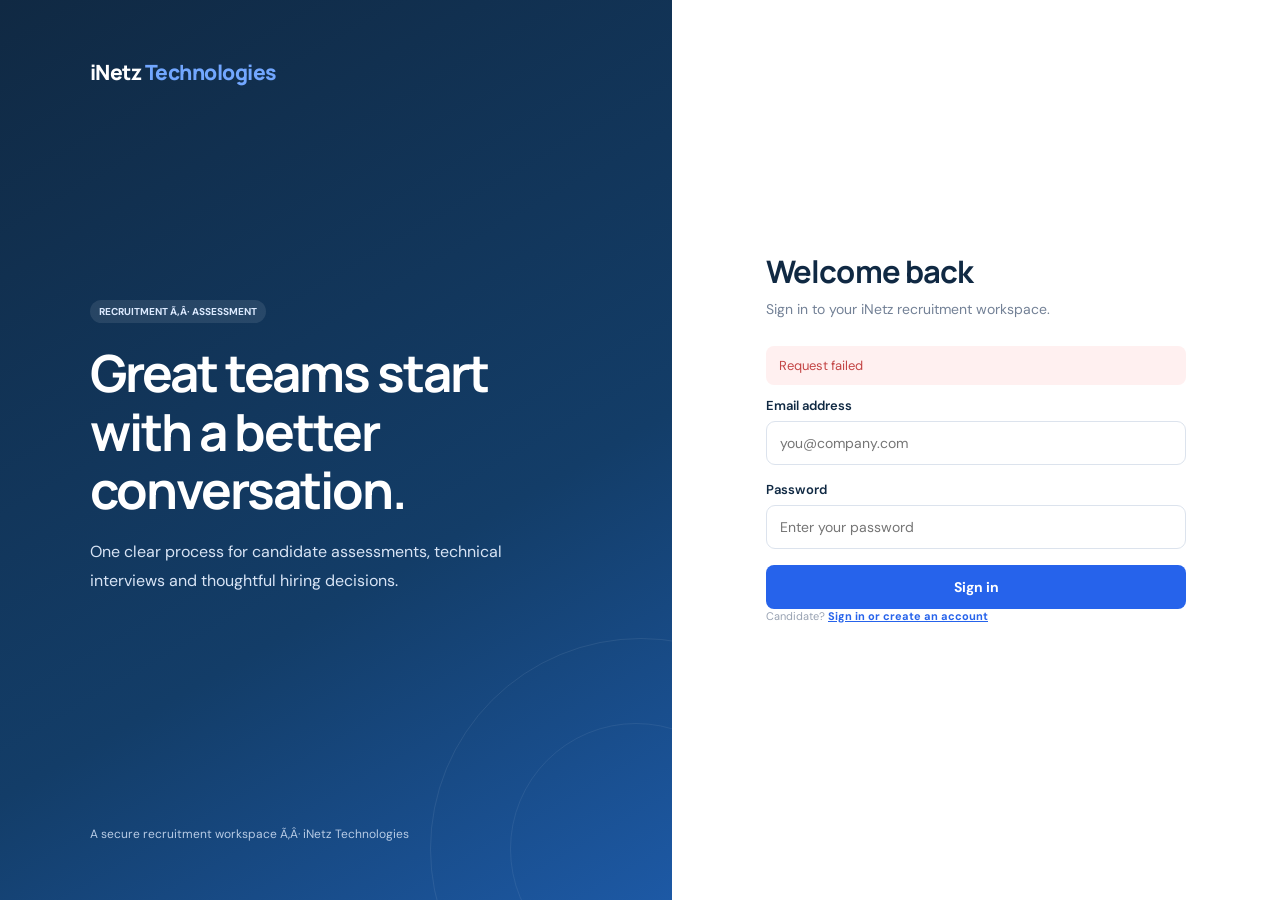
==== commit 3343d3e5: "Keep candidate aptitude and technical assessments only" ====
--- a/static/index.html
+++ b/static/index.html
@@ -10,49 +10,49 @@
 function badge(s){let cls=['Completed','Selected','Submitted','Verified'].includes(s)?'green':['Running','Queued','Technical HR','General HR'].includes(s)?'blue':['Failed','Not selected'].includes(s)?'red':['Awaiting review','Reinterview','Training recommended'].includes(s)?'amber':'';return `<span class="badge ${cls}">${esc(s||'Not started')}</span>`}
 function title(){return ({home:'Overview',candidates:'Candidates',assessments:'Assessments',interviews:'Interviews',reports:'Reports',settings:'Settings',staff:'Team access',audit:'Audit log',assessment:'Assessment',coding:'Coding assessment'})[view]||'Overview'}
 function greeting(){return me?.role==='candidate'?'Candidate portal':'Admin portal'}
-function loginPage(message=''){return `<div class="login-shell"><section class="brand-side"><div class="brandmark">iNetz <span>Technologies</span></div><div class="brand-copy"><span class="badge" style="background:#ffffff18;color:#dceaff">RECRUITMENT Â· ASSESSMENT</span><h1>Great teams start with a better conversation.</h1><p>One clear process for candidate assessments, technical interviews and thoughtful hiring decisions.</p></div><div class="brand-note">A secure recruitment workspace Â· iNetz Technologies</div></section><section class="login-main"><form class="login-card" id="loginForm"><h2>Welcome back</h2><p class="muted">Sign in to your iNetz recruitment workspace.</p><div id="loginError"></div>${message?errBox(message):''}<div class="field"><label>Email address</label><input name="email" type="email" autocomplete="username" required placeholder="you@company.com"></div><div class="field"><label>Password</label><input name="password" type="password" autocomplete="current-password" required placeholder="Enter your password"></div><button class="btn primary wide">Sign in</button><p class="footer-note">Candidate? <a class="link" href="/candidate">Sign in or create an account</a></p><p class="footer-note">Admin? <a class="link" href="/admin">Admin sign in</a></p><p class="footer-note">Development admin account is configured with ADMIN_EMAIL and ADMIN_PASSWORD on the server.</p></form></section></div>`}
-function candidateLoginPage(message=''){return loginPage(message).replace('Sign in to your iNetz recruitment workspace.','Candidate portal sign in. Use your registered email and password.').replace('<p class="footer-note">Candidate? <a class="link" href="/candidate">Sign in or create an account</a></p>','<p class="footer-note">New to iNetz? <a class="link" href="/candidate/register">Create your candidate account</a></p>').replace('<p class="footer-note">Admin? <a class="link" href="/admin">Admin sign in</a></p>','<p class="footer-note">Recruitment staff? <a class="link" href="/admin">Admin sign in</a></p>').replace('<p class="footer-note">Development admin account is configured with ADMIN_EMAIL and ADMIN_PASSWORD on the server.</p>','')}
-function candidateSignupPage(message=''){let roles=ROLE_OPTIONS.filter(x=>x!=='Other');document.body.innerHTML=`<div class="login-shell"><section class="brand-side"><div class="brandmark">iNetz <span>Technologies</span></div><div class="brand-copy"><span class="badge" style="background:#ffffff18;color:#dceaff">CANDIDATE REGISTRATION</span><h1>Start your application.</h1><p>Create your candidate account to access assessments and track your application.</p></div><div class="brand-note">A secure recruitment workspace Â· iNetz Technologies</div></section><section class="login-main"><form class="login-card" id="candidateSignupForm"><h2>Create candidate account</h2><p class="muted">Register yourself to continue to the candidate portal.</p><div id="signupError">${message?errBox(message):''}</div><div class="field"><label>Full name</label><input name="name" required minlength="2" maxlength="160" autocomplete="name"></div><div class="field"><label>Email address</label><input name="email" type="email" required autocomplete="email"></div><div class="field"><label>Phone number <span aria-hidden="true">*</span></label><input name="mobile" type="tel" required minlength="7" maxlength="24" pattern="[+0-9 \\(\\)\\x2d]{7,24}" title="Enter a phone number with 7 to 15 digits" placeholder="e.g. +91 9876543210" autocomplete="tel" inputmode="tel"></div><div class="field"><label>Applied role</label><select name="role">${roles.map(x=>`<option>${esc(x)}</option>`).join('')}<option value="Other">Other</option></select><input name="custom_role" placeholder="Enter the applied role" maxlength="100" style="display:none;margin-top:8px"></div><div class="field"><label>Password Â· exactly 8 characters</label><input name="password" type="password" required minlength="8" maxlength="8" autocomplete="new-password"></div><button class="btn primary wide">Create account</button><p class="footer-note">Already registered? <a class="link" href="/candidate">Sign in</a></p><p class="footer-note"><a class="link" href="/">Back to portal home</a></p></form></section></div>`;let form=$('#candidateSignupForm'),role=form.elements.role,custom=form.elements.custom_role;role.onchange=()=>{custom.style.display=role.value==='Other'?'block':'none';custom.required=role.value==='Other'};form.onsubmit=async e=>{e.preventDefault();let x=Object.fromEntries(new FormData(form));if(x.role==='Other')x.role=x.custom_role.trim();delete x.custom_role;try{await api('/candidate/register',{method:'POST',body:JSON.stringify(x)});location.href='/candidate?registered=1'}catch(error){$('#signupError').innerHTML=errBox(error.message)}}}
-function registerPage(){let token=new URLSearchParams(location.search).get('token');if(!token){location.replace('/');return}document.body.innerHTML=`<div class="login-shell"><section class="brand-side"><div class="brandmark">iNetz <span>Technologies</span></div><div class="brand-copy"><span class="badge" style="background:#ffffff18;color:#dceaff">CANDIDATE INVITATION</span><h1>Your application is ready.</h1><p>Set a password to access the candidate portal using the email address registered by iNetz.</p></div><div class="brand-note">A secure recruitment workspace Â· iNetz Technologies</div></section><section class="login-main"><form class="login-card" id="registerForm"><h2>Set your password</h2><p class="muted">Use the email address provided by iNetz when signing in.</p><div id="registerError"></div><div class="field"><label>Password Â· exactly 8 characters</label><input name="password" type="password" autocomplete="new-password" required minlength="8" maxlength="8"></div><div class="field"><label>Confirm password</label><input name="confirm_password" type="password" autocomplete="new-password" required minlength="8" maxlength="8"></div><button class="btn primary wide">Activate candidate account</button></form></section></div>`;$('#registerForm').onsubmit=async e=>{e.preventDefault();let f=Object.fromEntries(new FormData(e.target));if(f.password!==f.confirm_password){$('#registerError').innerHTML=errBox('Passwords do not match');return}try{await api('/redeem-invitation',{method:'POST',body:JSON.stringify({token,password:f.password})});location.href='/'}catch(x){$('#registerError').innerHTML=errBox(x.message)}}}
-function adminLoginPage(message=''){let html=loginPage(message);return html.replace('Welcome back','Admin portal sign in').replace('Sign in to your iNetz recruitment workspace.','Sign in with your Admin account.').replace('<p class="footer-note">Candidate? <a class="link" href="/candidate">Sign in or create an account</a></p>','<p class="footer-note">Need an Admin account? <a class="link" href="/admin/register">Request Admin access</a></p>').replace('<p class="footer-note">Development admin account is configured with ADMIN_EMAIL and ADMIN_PASSWORD on the server.</p>','<p class="footer-note">Admin requests need approval from an existing Admin. The first Admin uses the credentials configured on the server.</p>')}
+function loginPage(message=''){return `<div class="login-shell"><section class="brand-side"><div class="brandmark">iNetz <span>Technologies</span></div><div class="brand-copy"><span class="badge" style="background:#ffffff18;color:#dceaff">RECRUITMENT Ã‚Â· ASSESSMENT</span><h1>Great teams start with a better conversation.</h1><p>One clear process for candidate assessments, technical interviews and thoughtful hiring decisions.</p></div><div class="brand-note">A secure recruitment workspace Ã‚Â· iNetz Technologies</div></section><section class="login-main"><form class="login-card" id="loginForm"><h2>Welcome back</h2><p class="muted">Sign in to your iNetz recruitment workspace.</p><div id="loginError"></div>${message?errBox(message):''}<div class="field"><label>Email address</label><input name="email" type="email" autocomplete="username" required placeholder="you@company.com"></div><div class="field"><label>Password</label><input name="password" type="password" autocomplete="current-password" required placeholder="Enter your password"></div><button class="btn primary wide">Sign in</button><p class="footer-note">Candidate? <a class="link" href="/candidate">Sign in or create an account</a></p></form></section></div>`}
+function candidateLoginPage(message=''){return loginPage(message).replace('Sign in to your iNetz recruitment workspace.','Candidate portal sign in. Use your registered email and password.').replace('<p class="footer-note">Candidate? <a class="link" href="/candidate">Sign in or create an account</a></p>','<p class="footer-note">New to iNetz? <a class="link" href="/candidate/register">Create your candidate account</a></p>').replace('','<p class="footer-note">Recruitment staff? <a class="link" href="/admin">Admin sign in</a></p>').replace('','')}
+function candidateSignupPage(message=''){let roles=ROLE_OPTIONS.filter(x=>x!=='Other');document.body.innerHTML=`<div class="login-shell"><section class="brand-side"><div class="brandmark">iNetz <span>Technologies</span></div><div class="brand-copy"><span class="badge" style="background:#ffffff18;color:#dceaff">CANDIDATE REGISTRATION</span><h1>Start your application.</h1><p>Create your candidate account to access assessments and track your application.</p></div><div class="brand-note">A secure recruitment workspace Ã‚Â· iNetz Technologies</div></section><section class="login-main"><form class="login-card" id="candidateSignupForm"><h2>Create candidate account</h2><p class="muted">Register yourself to continue to the candidate portal.</p><div id="signupError">${message?errBox(message):''}</div><div class="field"><label>Full name</label><input name="name" required minlength="2" maxlength="160" autocomplete="name"></div><div class="field"><label>Email address</label><input name="email" type="email" required autocomplete="email"></div><div class="field"><label>Phone number <span aria-hidden="true">*</span></label><input name="mobile" type="tel" required minlength="7" maxlength="24" pattern="[+0-9 \\(\\)\\x2d]{7,24}" title="Enter a phone number with 7 to 15 digits" placeholder="e.g. +91 9876543210" autocomplete="tel" inputmode="tel"></div><div class="field"><label>Applied role</label><select name="role">${roles.map(x=>`<option>${esc(x)}</option>`).join('')}<option value="Other">Other</option></select><input name="custom_role" placeholder="Enter the applied role" maxlength="100" style="display:none;margin-top:8px"></div><div class="field"><label>Password Ã‚Â· exactly 8 characters</label><input name="password" type="password" required minlength="8" maxlength="8" autocomplete="new-password"></div><button class="btn primary wide">Create account</button><p class="footer-note">Already registered? <a class="link" href="/candidate">Sign in</a></p><p class="footer-note"><a class="link" href="/">Back to portal home</a></p></form></section></div>`;let form=$('#candidateSignupForm'),role=form.elements.role,custom=form.elements.custom_role;role.onchange=()=>{custom.style.display=role.value==='Other'?'block':'none';custom.required=role.value==='Other'};form.onsubmit=async e=>{e.preventDefault();let x=Object.fromEntries(new FormData(form));if(x.role==='Other')x.role=x.custom_role.trim();delete x.custom_role;try{await api('/candidate/register',{method:'POST',body:JSON.stringify(x)});location.href='/candidate?registered=1'}catch(error){$('#signupError').innerHTML=errBox(error.message)}}}
+function registerPage(){let token=new URLSearchParams(location.search).get('token');if(!token){location.replace('/');return}document.body.innerHTML=`<div class="login-shell"><section class="brand-side"><div class="brandmark">iNetz <span>Technologies</span></div><div class="brand-copy"><span class="badge" style="background:#ffffff18;color:#dceaff">CANDIDATE INVITATION</span><h1>Your application is ready.</h1><p>Set a password to access the candidate portal using the email address registered by iNetz.</p></div><div class="brand-note">A secure recruitment workspace Ã‚Â· iNetz Technologies</div></section><section class="login-main"><form class="login-card" id="registerForm"><h2>Set your password</h2><p class="muted">Use the email address provided by iNetz when signing in.</p><div id="registerError"></div><div class="field"><label>Password Ã‚Â· exactly 8 characters</label><input name="password" type="password" autocomplete="new-password" required minlength="8" maxlength="8"></div><div class="field"><label>Confirm password</label><input name="confirm_password" type="password" autocomplete="new-password" required minlength="8" maxlength="8"></div><button class="btn primary wide">Activate candidate account</button></form></section></div>`;$('#registerForm').onsubmit=async e=>{e.preventDefault();let f=Object.fromEntries(new FormData(e.target));if(f.password!==f.confirm_password){$('#registerError').innerHTML=errBox('Passwords do not match');return}try{await api('/redeem-invitation',{method:'POST',body:JSON.stringify({token,password:f.password})});location.href='/'}catch(x){$('#registerError').innerHTML=errBox(x.message)}}}
+function adminLoginPage(message=''){let html=loginPage(message);return html.replace('Welcome back','Admin portal sign in').replace('Sign in to your iNetz recruitment workspace.','Sign in with your Admin account.').replace('<p class="footer-note">Candidate? <a class="link" href="/candidate">Sign in or create an account</a></p>','<p class="footer-note">Need an Admin account? <a class="link" href="/admin/register">Request Admin access</a></p>').replace('','<p class="footer-note">Admin requests need approval from an existing Admin. The first Admin uses the credentials configured on the server.</p>')}
 function adminRequestPage(message=''){document.body.innerHTML=loginPage();let form=document.querySelector('#loginForm');form.id='adminRequestForm';form.innerHTML='<h2>Request Admin access</h2><p class="muted">Create a request for an Admin to review. Access stays disabled until approved.</p><div id="adminRequestError"></div><div class="field"><label>Full name</label><input name="name" required minlength="2"></div><div class="field"><label>Work email</label><input name="email" type="email" required></div><div class="field"><label>Password (10+ characters)</label><input name="password" type="password" required minlength="10"></div><button class="btn primary wide">Submit access request</button><p class="footer-note"><button type="button" class="link" onclick="location.href=\'/admin\'">Back to Admin sign in</button></p>';form.onsubmit=async e=>{e.preventDefault();let values=Object.fromEntries(new FormData(form));try{await api('/admin-request',{method:'POST',body:JSON.stringify(values)});form.innerHTML='<h2>Request submitted</h2><p class="muted">Your Admin access request is waiting for Admin approval.</p><button type="button" class="btn primary" onclick="location.href=\'/admin\'">Back to Admin sign in</button>'}catch(error){document.querySelector('#adminRequestError').innerHTML=errBox(error.message)}}}
-const menus=()=>me?.role==='candidate'?[['home','⌂','My overview'],['assessment','▤','Assessments']]:[['home','⌂','Overview'],['candidates','♙','Candidates'],['assessments','▤','Assessments'],['interviews','◉','Interview review'],['reports','▥','Reports'],['staff','♧','Team access'],['settings','⚙','Settings'],['audit','◷','Audit log']];
-function shell(){let m=menus();return `<div class="layout"><aside class="sidebar" id="sidebar"><div class="side-brand">iNetz <span>Technologies</span></div><div class="side-caption">${greeting()}</div><nav class="nav-list">${m.map(([id,ico,label])=>`<button class="nav-item ${view===id?'active':''}" onclick="navigate('${id}')"><span class="nav-icon">${ico}</span>${label}</button>`).join('')}</nav><div class="side-user"><div class="user-meta"><strong>${esc(me.name)}</strong><small>${esc(me.role.replace('_',' '))}</small></div><button class="btn ghost small" onclick="logout()">â†ª</button></div></aside><main class="main"><header class="topbar"><div class="row"><button class="btn secondary small menu-toggle" onclick="$('#sidebar').classList.toggle('open')">â˜°</button><h2>${title()}</h2></div><div class="topbar-right"><span>${esc(new Date().toLocaleDateString(undefined,{weekday:'short',month:'short',day:'numeric'}))}</span></div></header><section class="content" id="content"><div class="empty">Loading your workspaceâ€¦</div></section></main></div>`}
+const menus=()=>me?.role==='candidate'?[['home','âŒ‚','My overview'],['assessment','â–¤','Assessments']]:[['home','âŒ‚','Overview'],['candidates','â™™','Candidates'],['assessments','â–¤','Assessments'],['interviews','â—‰','Interview review'],['reports','â–¥','Reports'],['staff','â™§','Team access'],['settings','âš™','Settings'],['audit','â—·','Audit log']];
+function shell(){let m=menus();return `<div class="layout"><aside class="sidebar" id="sidebar"><div class="side-brand">iNetz <span>Technologies</span></div><div class="side-caption">${greeting()}</div><nav class="nav-list">${m.map(([id,ico,label])=>`<button class="nav-item ${view===id?'active':''}" onclick="navigate('${id}')"><span class="nav-icon">${ico}</span>${label}</button>`).join('')}</nav><div class="side-user"><div class="user-meta"><strong>${esc(me.name)}</strong><small>${esc(me.role.replace('_',' '))}</small></div><button class="btn ghost small" onclick="logout()">Ã¢â€ Âª</button></div></aside><main class="main"><header class="topbar"><div class="row"><button class="btn secondary small menu-toggle" onclick="$('#sidebar').classList.toggle('open')">Ã¢ËœÂ°</button><h2>${title()}</h2></div><div class="topbar-right"><span>${esc(new Date().toLocaleDateString(undefined,{weekday:'short',month:'short',day:'numeric'}))}</span></div></header><section class="content" id="content"><div class="empty">Loading your workspaceÃ¢â‚¬Â¦</div></section></main></div>`}
 function navigate(v){if(me?.role==='candidate'&&v==='coding')return;view=v;report=null;render()}
-async function boot(){let path=location.pathname.replace(/\/+$/,'')||'/';if(path==='/setup-account'){registerPage();return}if(path==='/candidate'||path==='/candidate/login'){try{await api('/logout',{method:'POST'})}catch{}document.body.innerHTML=candidateLoginPage(new URLSearchParams(location.search).has('registered')?'Account created. Sign in with your new credentials.':'');return}if(path==='/admin/register'){adminRequestPage();return}if(path==='/candidate/register'){candidateSignupPage();return}let adminPath=path==='/admin';try{const session=await api('/session');if(!session.authenticated){document.body.innerHTML=adminPath?adminLoginPage():loginPage();return}if(adminPath&&session.role==='candidate'){document.body.innerHTML=adminLoginPage('This is a candidate account. Sign in with an approved Admin account.');return}if(!adminPath&&session.role==='candidate'){location.replace('/candidate/portal');return}me=session;document.body.innerHTML=shell();await render()}catch(error){document.body.innerHTML=adminPath?adminLoginPage(error.message):loginPage(error.message)}}async function logout(){await api('/logout',{method:'POST'});me=null;document.body.innerHTML=loginPage()}
-async function render(){let root=$('#content');if(!root)return;root.innerHTML='<div class="empty">Loadingâ€¦</div>';try{homeData=await api(me.role==='candidate'?'/candidate/home':'/portal/dashboard');if(view==='home')root.innerHTML=me.role==='candidate'?candidateOverview():adminOverview();else if(view==='assessment'){if(me.role==='candidate' && (homeData.active_stage==='aptitude'||homeData.active_stage==='technical')){if(round!==homeData.active_stage){round=homeData.active_stage;assessment=null;selectedQ=0;}}await renderAssessment();}else if(view==='coding')await renderCoding();else if(view==='candidates')root.innerHTML=await candidateList();else if(view==='interviews')root.innerHTML=await interviewList();else if(view==='reports')root.innerHTML=reports();else if(view==='staff')root.innerHTML=await staffPage();else if(view==='settings')root.innerHTML=await settingsPage();else if(view==='audit')root.innerHTML=await auditPage();else if(view==='assessments')root.innerHTML=assessmentManagement();}catch(e){root.innerHTML=errBox(e.message)}}
-function candidateOverview(){let c=homeData.candidate,stage=homeData.active_stage,attempts=homeData.attempts||[];let attemptFor=name=>attempts.find(a=>a.round===name);let mcqCard=(key,label)=>{let a=attemptFor(key),session=homeData.assessment_sessions?.[key],isActive=stage===key&&!a?.submitted_at,status=a?.submitted_at?'Completed':isActive?(session?.started?'In progress':'Ready to start'):'Not started',score=a?.score;return `<article class="round-card ${isActive?'round-active':''}"><div class="round-top"><span class="round-number">${key==='aptitude'?'01':'02'}</span>${badge(status)}</div><h3>${label}</h3><p>${key==='technical'?'20 questions &middot; 20 minutes':'15 questions &middot; 30 minutes'}</p><div class="round-meta">${score!==null&&score!==undefined?`Score <strong>${score}/${key==='technical'?20:15}</strong>`:`<span>${a?Object.keys(a.answers||{}).length:0} answers saved</span>`}</div>${isActive?`<button class="btn primary small" onclick="startAssessment('${key}')">${session?.started?'Resume round':'Start round'}</button>`:a?.submitted_at?'<span class="muted round-done">Round submitted</span>':'<span class="muted round-done">Available after previous round</span>'}</article>`};let doneCount=['aptitude','technical'].filter(key=>attemptFor(key)?.submitted_at).length,currentLabel=doneCount===2?(stage==='interview'?'Awaiting HR review':'Assessment completed'):({aptitude:'Aptitude',technical:'Technical MCQ'})[stage]||'Awaiting HR review';return `<div class="page-head"><div><h1>Welcome, ${esc(c.name.split(' ')[0])}</h1><p>Track your Aptitude and Technical MCQ assessments.</p></div>${badge(currentLabel)}</div><div class="grid stats"><div class="stat"><div class="stat-label">Current stage</div><div class="stat-value" style="font-size:19px">${esc(currentLabel)}</div><div class="stat-note">Your next step</div></div><div class="stat"><div class="stat-label">Rounds completed</div><div class="stat-value">${doneCount}<span style="font-size:15px;color:var(--muted)"> / 2</span></div><div class="stat-note">Aptitude and Technical MCQ</div></div><div class="stat"><div class="stat-label">MCQ score</div><div class="stat-value">${attempts.reduce((n,a)=>n+(a.score||0),0)}<span style="font-size:15px;color:var(--muted)"> / 35</span></div><div class="stat-note">Aptitude and Technical</div></div><div class="stat"><div class="stat-label">Applied role</div><div class="stat-value" style="font-size:17px">${esc(c.role)}</div><div class="stat-note">Personalized assessment track</div></div></div><div class="card journey-card"><div class="card-head"><div><h3>Your assessments</h3><p class="muted" style="margin:5px 0 0">Complete both assessments in order.</p></div><span class="badge blue">${doneCount} of 2 completed</span></div><div class="progress"><span style="width:${doneCount/2*100}%"></span></div><div class="round-grid">${mcqCard('aptitude','Aptitude')}${mcqCard('technical','Technical MCQ')}</div></div><div class="card"><div class="card-head"><h3>Assessment information</h3></div><p class="muted">Aptitude has 15 questions and a 30-minute limit. Technical MCQ has 20 questions and a 20-minute limit. Your answers save as you work. If time runs out, saved answers are submitted and scored. Assessment scores support review and do not automatically remove you from consideration.</p></div>`}function adminOverview(){let d=homeData.counts,c=homeData.candidates;return `<div class="page-head"><div><h1>Good ${new Date().getHours()<12?'morning':new Date().getHours()<17?'afternoon':'evening'}, ${esc(me.name.split(' ')[0])}</h1><p>Recruitment operations at a glance.</p></div><button class="btn primary" onclick="openCandidateForm()">ï¼‹ Create candidate</button></div><div class="grid stats"><div class="stat"><div class="stat-label">Total candidates</div><div class="stat-value">${d.total}</div><div class="stat-note">Across the recruitment pipeline</div></div><div class="stat"><div class="stat-label">Coding answers awaiting review</div><div class="stat-value">${d.coding_jobs['Awaiting review']||0}</div><div class="stat-note">Open a candidate report to score submitted code</div></div><div class="stat"><div class="stat-label">Awaiting communication</div><div class="stat-value">${d.awaiting_communication}</div><div class="stat-note">Decisions ready for candidate update</div></div><div class="stat"><div class="stat-label">Awaiting Technical HR</div><div class="stat-value">${d.stages['Technical HR']||0}</div><div class="stat-note">Coding evidence submitted</div></div></div><div class="split"><div class="card"><div class="card-head"><h3>Recent candidates</h3><button class="link" onclick="navigate('candidates')">View all â†’</button></div>${c.length?`<div class="table-wrap"><table><thead><tr><th>Candidate</th><th>Role</th><th>Stage</th><th>Decision</th></tr></thead><tbody>${c.slice(0,7).map(x=>`<tr><td><button class="link" onclick="openReport(${x.id})">${esc(x.name)}</button><div class="muted" style="font-size:10px;margin-top:3px">${esc(x.email)}</div></td><td>${esc(x.role)}</td><td>${badge(x.stage)}</td><td>${esc(x.final_decision)}</td></tr>`).join('')}</tbody></table></div>`:`<div class="empty"><strong>No candidates yet</strong>Candidate registrations will appear here.</div>`}</div><div class="card"><div class="card-head"><h3>Pipeline stages</h3></div><div class="stage-list">${Object.entries(d.stages).map(([s,n])=>`<div class="stage-row"><span style="width:105px">${esc(s)}</span><div class="progress"><span style="width:${d.total?Math.max(4,n/d.total*100):0}%"></span></div><strong>${n}</strong></div>`).join('')}</div></div></div><div class="card"><div class="card-head"><h3>Coding review queue</h3><span class="muted">Submitted answers for Admin scoring</span></div>${homeData.coding.length?`<div class="table-wrap"><table><thead><tr><th>Candidate ID</th><th>Question</th><th>Status</th><th>Score</th><th>Action</th></tr></thead><tbody>${homeData.coding.map(x=>`<tr><td><button class="link" onclick="openReport(${x.candidate_id})">#${x.candidate_id}</button></td><td>Question ${x.question_id}</td><td>${badge(x.status)}</td><td>${x.score===null?'Pending':x.score+' / '+x.max_score}</td><td><button class="btn secondary small" onclick="openReport(${x.candidate_id})">Review</button></td></tr>`).join('')}</tbody></table></div>`:`<div class="empty">No coding submissions yet.</div>`}</div>`}
-function assessmentManagement(){return `<div class="page-head"><div><h1>Assessment management</h1><p>Versioned question sets are snapshotted when candidates begin an attempt.</p></div></div><div class="grid stats"><div class="stat"><div class="stat-label">Aptitude question set</div><div class="stat-value">15</div><div class="stat-note">MCQ Â· 1 mark each Â· pass ${homeData.counts.total?'configurable':'default 8'}</div></div><div class="stat"><div class="stat-label">Technical question set</div><div class="stat-value">20</div><div class="stat-note">Role-aligned technical concepts Â· 1 mark each</div></div><div class="stat"><div class="stat-label">Coding question set</div><div class="stat-value">3</div><div class="stat-note">Intermediate 20 Â· Advanced 40 + 40</div></div><div class="stat"><div class="stat-label">Coding scoring</div><div class="stat-value" style="font-size:18px">Admin review</div><div class="stat-note">Isolated code execution Â· network disabled</div></div></div><div class="card"><div class="card-head"><h3>Assigned assessment set Â· v1</h3>${badge('Active')}</div><p class="muted">The currently assigned set contains the required assessment format. MCQ answer keys remain server-side. Coding is scored by authorized Admins. Attempt snapshots preserve question and scoring versions.</p><div class="detail-grid"><div class="detail-item"><small>Aptitude</small><strong>15 questions Â· 15 marks</strong></div><div class="detail-item"><small>Technical</small><strong>20 questions &middot; 20 marks</strong></div><div class="detail-item"><small>Coding</small><strong>20 + 40 + 40 marks</strong></div></div><p style="margin:16px 0 0"><button class="btn secondary" onclick="navigate('settings')">Edit pass benchmarks in Settings</button></p></div>`}
-async function candidateList(){let arr=homeData.candidates.filter(x=>(!filterText||[x.name,x.email,x.role].join(' ').toLowerCase().includes(filterText.toLowerCase()))&&(!stageFilter||x.stage===stageFilter));return `<div class="page-head"><div><h1>Candidates</h1><p>${homeData.candidates.length} candidate${homeData.candidates.length===1?'':'s'} in the recruitment pipeline.</p></div><button class="btn primary" onclick="openCandidateForm()">ï¼‹ Create candidate</button></div><div class="card"><div class="filter-row"><input placeholder="Search name, email or role" value="${esc(filterText)}" oninput="filterText=this.value;render()"><select onchange="stageFilter=this.value;render()"><option value="">All stages</option>${['Aptitude MCQ','Technical MCQ','Coding','Technical HR','General HR','Candidate Communication'].map(x=>`<option ${stageFilter===x?'selected':''}>${x}</option>`).join('')}</select><button class="btn secondary small" onclick="location.href='/api/admin/report.csv'">Export CSV</button></div><div class="table-wrap"><table><thead><tr><th>Candidate</th><th>Applied role</th><th>Stage</th><th>Tech recommendation</th><th>Final result</th><th>Actions</th></tr></thead><tbody>${arr.map(x=>`<tr><td><strong>${esc(x.name)}</strong><div class="muted" style="font-size:10px;margin-top:3px">${esc(x.email)} Â· ${esc(x.mobile)}</div></td><td>${esc(x.role)}</td><td>${badge(x.stage)}</td><td>${esc(x.tech_recommendation)}</td><td>${esc(x.final_decision)}</td><td><button class="btn secondary small" onclick="openReport(${x.id})">Review report</button></td></tr>`).join('')}</tbody></table></div>${arr.length?'':'<div class="empty">No candidates match these filters.</div>'}</div>`}
+async function boot(){let path=location.pathname.replace(/\/+$/,'')||'/';if(path==='/admin'||path==='/admin/register'){location.replace('/candidate');return}if(path==='/setup-account'){registerPage();return}if(path==='/candidate'||path==='/candidate/login'){try{await api('/logout',{method:'POST'})}catch{}document.body.innerHTML=candidateLoginPage(new URLSearchParams(location.search).has('registered')?'Account created. Sign in with your new credentials.':'');return}if(path==='/admin/register'){adminRequestPage();return}if(path==='/candidate/register'){candidateSignupPage();return}let adminPath=path==='/admin';try{const session=await api('/session');if(!session.authenticated){document.body.innerHTML=adminPath?adminLoginPage():loginPage();return}if(adminPath&&session.role==='candidate'){document.body.innerHTML=adminLoginPage('This is a candidate account. Sign in with an approved Admin account.');return}if(!adminPath&&session.role==='candidate'){location.replace('/candidate/portal');return}me=session;document.body.innerHTML=shell();await render()}catch(error){document.body.innerHTML=adminPath?adminLoginPage(error.message):loginPage(error.message)}}async function logout(){await api('/logout',{method:'POST'});me=null;document.body.innerHTML=loginPage()}
+async function render(){let root=$('#content');if(!root)return;root.innerHTML='<div class="empty">LoadingÃ¢â‚¬Â¦</div>';try{homeData=await api(me.role==='candidate'?'/candidate/home':'/portal/dashboard');if(view==='home')root.innerHTML=me.role==='candidate'?candidateOverview():adminOverview();else if(view==='assessment'){if(me.role==='candidate' && (homeData.active_stage==='aptitude'||homeData.active_stage==='technical')){if(round!==homeData.active_stage){round=homeData.active_stage;assessment=null;selectedQ=0;}}await renderAssessment();}else if(view==='coding')await renderCoding();else if(view==='candidates')root.innerHTML=await candidateList();else if(view==='interviews')root.innerHTML=await interviewList();else if(view==='reports')root.innerHTML=reports();else if(view==='staff')root.innerHTML=await staffPage();else if(view==='settings')root.innerHTML=await settingsPage();else if(view==='audit')root.innerHTML=await auditPage();else if(view==='assessments')root.innerHTML=assessmentManagement();}catch(e){root.innerHTML=errBox(e.message)}}
+function candidateOverview(){let c=homeData.candidate,stage=homeData.active_stage,attempts=homeData.attempts||[];let attemptFor=name=>attempts.find(a=>a.round===name);let mcqCard=(key,label)=>{let a=attemptFor(key),session=homeData.assessment_sessions?.[key],isActive=stage===key&&!a?.submitted_at,status=a?.submitted_at?'Completed':isActive?(session?.started?'In progress':'Ready to start'):'Not started',score=a?.score;return `<article class="round-card ${isActive?'round-active':''}"><div class="round-top"><span class="round-number">${key==='aptitude'?'01':'02'}</span>${badge(status)}</div><h3>${label}</h3><p>${key==='technical'?'20 questions &middot; 20 minutes':'15 questions &middot; 30 minutes'}</p><div class="round-meta">${score!==null&&score!==undefined?`Score <strong>${score}/${key==='technical'?20:15}</strong>`:`<span>${a?Object.keys(a.answers||{}).length:0} answers saved</span>`}</div>${isActive?`<button class="btn primary small" onclick="startAssessment('${key}')">${session?.started?'Resume round':'Start round'}</button>`:a?.submitted_at?'<span class="muted round-done">Round submitted</span>':'<span class="muted round-done">Available after previous round</span>'}</article>`};let doneCount=['aptitude','technical'].filter(key=>attemptFor(key)?.submitted_at).length,currentLabel=doneCount===2?(stage==='interview'?'Awaiting HR review':'Assessment completed'):({aptitude:'Aptitude',technical:'Technical MCQ'})[stage]||'Awaiting HR review';return `<div class="page-head"><div><h1>Welcome, ${esc(c.name.split(' ')[0])}</h1><p>Track your Aptitude and Technical MCQ assessments.</p></div>${badge(currentLabel)}</div><div class="grid stats"><div class="stat"><div class="stat-label">Current stage</div><div class="stat-value" style="font-size:19px">${esc(currentLabel)}</div><div class="stat-note">Your next step</div></div><div class="stat"><div class="stat-label">Rounds completed</div><div class="stat-value">${doneCount}<span style="font-size:15px;color:var(--muted)"> / 2</span></div><div class="stat-note">Aptitude and Technical MCQ</div></div><div class="stat"><div class="stat-label">MCQ score</div><div class="stat-value">${attempts.reduce((n,a)=>n+(a.score||0),0)}<span style="font-size:15px;color:var(--muted)"> / 35</span></div><div class="stat-note">Aptitude and Technical</div></div><div class="stat"><div class="stat-label">Applied role</div><div class="stat-value" style="font-size:17px">${esc(c.role)}</div><div class="stat-note">Personalized assessment track</div></div></div><div class="card journey-card"><div class="card-head"><div><h3>Your assessments</h3><p class="muted" style="margin:5px 0 0">Complete both assessments in order.</p></div><span class="badge blue">${doneCount} of 2 completed</span></div><div class="progress"><span style="width:${doneCount/2*100}%"></span></div><div class="round-grid">${mcqCard('aptitude','Aptitude')}${mcqCard('technical','Technical MCQ')}</div></div><div class="card"><div class="card-head"><h3>Assessment information</h3></div><p class="muted">Aptitude has 15 questions and a 30-minute limit. Technical MCQ has 20 questions and a 20-minute limit. Your answers save as you work. If time runs out, saved answers are submitted and scored. Assessment scores support review and do not automatically remove you from consideration.</p></div>`}function adminOverview(){let d=homeData.counts,c=homeData.candidates;return `<div class="page-head"><div><h1>Good ${new Date().getHours()<12?'morning':new Date().getHours()<17?'afternoon':'evening'}, ${esc(me.name.split(' ')[0])}</h1><p>Recruitment operations at a glance.</p></div><button class="btn primary" onclick="openCandidateForm()">Ã¯Â¼â€¹ Create candidate</button></div><div class="grid stats"><div class="stat"><div class="stat-label">Total candidates</div><div class="stat-value">${d.total}</div><div class="stat-note">Across the recruitment pipeline</div></div><div class="stat"><div class="stat-label">Coding answers awaiting review</div><div class="stat-value">${d.coding_jobs['Awaiting review']||0}</div><div class="stat-note">Open a candidate report to score submitted code</div></div><div class="stat"><div class="stat-label">Awaiting communication</div><div class="stat-value">${d.awaiting_communication}</div><div class="stat-note">Decisions ready for candidate update</div></div><div class="stat"><div class="stat-label">Awaiting Technical HR</div><div class="stat-value">${d.stages['Technical HR']||0}</div><div class="stat-note">Coding evidence submitted</div></div></div><div class="split"><div class="card"><div class="card-head"><h3>Recent candidates</h3><button class="link" onclick="navigate('candidates')">View all Ã¢â€ â€™</button></div>${c.length?`<div class="table-wrap"><table><thead><tr><th>Candidate</th><th>Role</th><th>Stage</th><th>Decision</th></tr></thead><tbody>${c.slice(0,7).map(x=>`<tr><td><button class="link" onclick="openReport(${x.id})">${esc(x.name)}</button><div class="muted" style="font-size:10px;margin-top:3px">${esc(x.email)}</div></td><td>${esc(x.role)}</td><td>${badge(x.stage)}</td><td>${esc(x.final_decision)}</td></tr>`).join('')}</tbody></table></div>`:`<div class="empty"><strong>No candidates yet</strong>Candidate registrations will appear here.</div>`}</div><div class="card"><div class="card-head"><h3>Pipeline stages</h3></div><div class="stage-list">${Object.entries(d.stages).map(([s,n])=>`<div class="stage-row"><span style="width:105px">${esc(s)}</span><div class="progress"><span style="width:${d.total?Math.max(4,n/d.total*100):0}%"></span></div><strong>${n}</strong></div>`).join('')}</div></div></div><div class="card"><div class="card-head"><h3>Coding review queue</h3><span class="muted">Submitted answers for Admin scoring</span></div>${homeData.coding.length?`<div class="table-wrap"><table><thead><tr><th>Candidate ID</th><th>Question</th><th>Status</th><th>Score</th><th>Action</th></tr></thead><tbody>${homeData.coding.map(x=>`<tr><td><button class="link" onclick="openReport(${x.candidate_id})">#${x.candidate_id}</button></td><td>Question ${x.question_id}</td><td>${badge(x.status)}</td><td>${x.score===null?'Pending':x.score+' / '+x.max_score}</td><td><button class="btn secondary small" onclick="openReport(${x.candidate_id})">Review</button></td></tr>`).join('')}</tbody></table></div>`:`<div class="empty">No coding submissions yet.</div>`}</div>`}
+function assessmentManagement(){return `<div class="page-head"><div><h1>Assessment management</h1><p>Versioned question sets are snapshotted when candidates begin an attempt.</p></div></div><div class="grid stats"><div class="stat"><div class="stat-label">Aptitude question set</div><div class="stat-value">15</div><div class="stat-note">MCQ Ã‚Â· 1 mark each Ã‚Â· pass ${homeData.counts.total?'configurable':'default 8'}</div></div><div class="stat"><div class="stat-label">Technical question set</div><div class="stat-value">20</div><div class="stat-note">Role-aligned technical concepts Ã‚Â· 1 mark each</div></div><div class="stat"><div class="stat-label">Coding question set</div><div class="stat-value">3</div><div class="stat-note">Intermediate 20 Ã‚Â· Advanced 40 + 40</div></div><div class="stat"><div class="stat-label">Coding scoring</div><div class="stat-value" style="font-size:18px">Admin review</div><div class="stat-note">Isolated code execution Ã‚Â· network disabled</div></div></div><div class="card"><div class="card-head"><h3>Assigned assessment set Ã‚Â· v1</h3>${badge('Active')}</div><p class="muted">The currently assigned set contains the required assessment format. MCQ answer keys remain server-side. Coding is scored by authorized Admins. Attempt snapshots preserve question and scoring versions.</p><div class="detail-grid"><div class="detail-item"><small>Aptitude</small><strong>15 questions Ã‚Â· 15 marks</strong></div><div class="detail-item"><small>Technical</small><strong>20 questions &middot; 20 marks</strong></div><div class="detail-item"><small>Coding</small><strong>20 + 40 + 40 marks</strong></div></div><p style="margin:16px 0 0"><button class="btn secondary" onclick="navigate('settings')">Edit pass benchmarks in Settings</button></p></div>`}
+async function candidateList(){let arr=homeData.candidates.filter(x=>(!filterText||[x.name,x.email,x.role].join(' ').toLowerCase().includes(filterText.toLowerCase()))&&(!stageFilter||x.stage===stageFilter));return `<div class="page-head"><div><h1>Candidates</h1><p>${homeData.candidates.length} candidate${homeData.candidates.length===1?'':'s'} in the recruitment pipeline.</p></div><button class="btn primary" onclick="openCandidateForm()">Ã¯Â¼â€¹ Create candidate</button></div><div class="card"><div class="filter-row"><input placeholder="Search name, email or role" value="${esc(filterText)}" oninput="filterText=this.value;render()"><select onchange="stageFilter=this.value;render()"><option value="">All stages</option>${['Aptitude MCQ','Technical MCQ','Coding','Technical HR','General HR','Candidate Communication'].map(x=>`<option ${stageFilter===x?'selected':''}>${x}</option>`).join('')}</select><button class="btn secondary small" onclick="location.href='/api/admin/report.csv'">Export CSV</button></div><div class="table-wrap"><table><thead><tr><th>Candidate</th><th>Applied role</th><th>Stage</th><th>Tech recommendation</th><th>Final result</th><th>Actions</th></tr></thead><tbody>${arr.map(x=>`<tr><td><strong>${esc(x.name)}</strong><div class="muted" style="font-size:10px;margin-top:3px">${esc(x.email)} Ã‚Â· ${esc(x.mobile)}</div></td><td>${esc(x.role)}</td><td>${badge(x.stage)}</td><td>${esc(x.tech_recommendation)}</td><td>${esc(x.final_decision)}</td><td><button class="btn secondary small" onclick="openReport(${x.id})">Review report</button></td></tr>`).join('')}</tbody></table></div>${arr.length?'':'<div class="empty">No candidates match these filters.</div>'}</div>`}
 async function openReport(id){try{report=await api('/admin/candidates/'+id);showReport()}catch(e){notify(e.message)}}
-function showReport(){let c=report.candidate;let h=report.interview||{};let html=`<div class="modal-back" onclick="if(event.target===this){this.remove();report=null}"><div class="modal"><div class="modal-head"><div><h2>${esc(c.name)} Â· Candidate report</h2><div class="muted" style="margin-top:5px">${esc(c.role)} Â· #${c.id}</div></div><button class="btn secondary small" onclick="document.querySelector('.modal-back').remove()">Close</button></div><div class="detail-grid"><div class="detail-item"><small>Stage</small><strong>${esc(c.stage)}</strong></div><div class="detail-item"><small>Recommendation</small><strong>${esc(c.tech_recommendation)}</strong></div><div class="detail-item"><small>Final decision</small><strong>${esc(c.final_decision)}</strong></div></div><h3 style="font:700 14px Manrope;margin-top:22px">Assessment rounds</h3>${report.attempts.map(a=>`<div class="question"><div class="row between"><strong>${esc(a.round)} &middot; ${a.score}/${a.max_score}</strong>${badge('Submitted')}</div><p class="muted">Pass benchmark ${a.pass_mark}/${a.max_score} Â· ${esc(a.submitted_at||'')}</p><div class="field"><label>Internal remarks</label><textarea id="remarks-${a.round}">${esc(a.remarks)}</textarea><button class="btn secondary small" onclick="saveRemarks(${c.id},'${a.round}')">Save remarks</button></div></div>`).join('')||'<div class="empty">No MCQ submissions yet.</div>'}<h3 style="font:700 14px Manrope">Coding submissions</h3>${report.coding.map(x=>`<div class="question"><div class="row between"><strong>Question ${x.question_id} Â· ${x.score??'â€”'} / ${x.max_score}</strong>${badge(x.status)}</div><p class="muted">${esc(x.language)} Â· ${esc(JSON.stringify(x.result))}</p>${x.source?`<details><summary>View submitted code</summary><pre style="white-space:pre-wrap;background:#111e30;color:#d7e5f9;padding:12px;border-radius:8px;overflow:auto">${esc(x.source)}</pre></details>`:''}</div>`).join('')||'<div class="empty">No coding submissions.</div>'}<h3 style="font:700 14px Manrope">Technical HR interview</h3>${h.recommendation?`<div class="card" style="padding:14px"><div class="detail-grid"><div class="detail-item"><small>Interviewer / date</small><strong>${esc(h.interviewer)} Â· ${esc(h.interview_date)}</strong></div><div class="detail-item"><small>Recommendation</small><strong>${esc(h.recommendation)}</strong></div><div class="detail-item"><small>Strengths / skill gaps</small><strong>${esc(h.strengths)} / ${esc(h.gaps)}</strong></div></div><p>${esc(h.remarks)}</p><p class="muted">Questions: ${esc(h.questions)}<br>Responses: ${esc(h.responses)}<br>Communication: ${esc(h.communication)}<br>Next steps: ${esc(h.next_steps)}</p></div>`:'<p class="muted">Interview not submitted.</p>'}${me.role==='admin'?`<button class="btn primary" onclick="document.querySelector('.modal-back').remove();openInterview(${c.id},${JSON.stringify(h).replace(/"/g,'&quot;')})">${h.recommendation?'Edit':'Record'} technical interview</button>`:''}${me.role==='admin'?`<div class="card" style="padding:15px;margin-top:17px"><h3 style="font:700 14px Manrope">General HR decision</h3><div class="row"><select id="decisionSel">${['Selected','Reinterview','Training recommended','Not selected'].map(v=>`<option ${c.final_decision===v?'selected':''}>${v}</option>`).join('')}</select><select id="channel"><option value="">Prepare result only</option><option>Email</option><option>WhatsApp</option><option>Phone</option><option>In person</option></select></div><div class="field" style="margin-top:10px"><label>Internal HR remarks / next steps</label><textarea id="hrremarks"></textarea></div><div class="field"><label>Feedback released to candidate</label><textarea id="releaseFeedback">${esc(c.release_feedback)}</textarea></div><button class="btn primary" onclick="saveDecision(${c.id})">Save decision and communication</button></div>`:''}<h3 style="font:700 14px Manrope">Activity</h3><div class="timeline">${report.history.map(x=>`<div class="timeline-item"><strong>${esc(x.action)}</strong><div class="muted">${esc(new Date(x.at).toLocaleString())}</div></div>`).join('')||'<span class="muted">No recorded activity</span>'}</div></div></div>`;document.body.insertAdjacentHTML('beforeend',html)}
+function showReport(){let c=report.candidate;let h=report.interview||{};let html=`<div class="modal-back" onclick="if(event.target===this){this.remove();report=null}"><div class="modal"><div class="modal-head"><div><h2>${esc(c.name)} Ã‚Â· Candidate report</h2><div class="muted" style="margin-top:5px">${esc(c.role)} Ã‚Â· #${c.id}</div></div><button class="btn secondary small" onclick="document.querySelector('.modal-back').remove()">Close</button></div><div class="detail-grid"><div class="detail-item"><small>Stage</small><strong>${esc(c.stage)}</strong></div><div class="detail-item"><small>Recommendation</small><strong>${esc(c.tech_recommendation)}</strong></div><div class="detail-item"><small>Final decision</small><strong>${esc(c.final_decision)}</strong></div></div><h3 style="font:700 14px Manrope;margin-top:22px">Assessment rounds</h3>${report.attempts.map(a=>`<div class="question"><div class="row between"><strong>${esc(a.round)} &middot; ${a.score}/${a.max_score}</strong>${badge('Submitted')}</div><p class="muted">Pass benchmark ${a.pass_mark}/${a.max_score} Ã‚Â· ${esc(a.submitted_at||'')}</p><div class="field"><label>Internal remarks</label><textarea id="remarks-${a.round}">${esc(a.remarks)}</textarea><button class="btn secondary small" onclick="saveRemarks(${c.id},'${a.round}')">Save remarks</button></div></div>`).join('')||'<div class="empty">No MCQ submissions yet.</div>'}<h3 style="font:700 14px Manrope">Coding submissions</h3>${report.coding.map(x=>`<div class="question"><div class="row between"><strong>Question ${x.question_id} Ã‚Â· ${x.score??'Ã¢â‚¬â€'} / ${x.max_score}</strong>${badge(x.status)}</div><p class="muted">${esc(x.language)} Ã‚Â· ${esc(JSON.stringify(x.result))}</p>${x.source?`<details><summary>View submitted code</summary><pre style="white-space:pre-wrap;background:#111e30;color:#d7e5f9;padding:12px;border-radius:8px;overflow:auto">${esc(x.source)}</pre></details>`:''}</div>`).join('')||'<div class="empty">No coding submissions.</div>'}<h3 style="font:700 14px Manrope">Technical HR interview</h3>${h.recommendation?`<div class="card" style="padding:14px"><div class="detail-grid"><div class="detail-item"><small>Interviewer / date</small><strong>${esc(h.interviewer)} Ã‚Â· ${esc(h.interview_date)}</strong></div><div class="detail-item"><small>Recommendation</small><strong>${esc(h.recommendation)}</strong></div><div class="detail-item"><small>Strengths / skill gaps</small><strong>${esc(h.strengths)} / ${esc(h.gaps)}</strong></div></div><p>${esc(h.remarks)}</p><p class="muted">Questions: ${esc(h.questions)}<br>Responses: ${esc(h.responses)}<br>Communication: ${esc(h.communication)}<br>Next steps: ${esc(h.next_steps)}</p></div>`:'<p class="muted">Interview not submitted.</p>'}${me.role==='admin'?`<button class="btn primary" onclick="document.querySelector('.modal-back').remove();openInterview(${c.id},${JSON.stringify(h).replace(/"/g,'&quot;')})">${h.recommendation?'Edit':'Record'} technical interview</button>`:''}${me.role==='admin'?`<div class="card" style="padding:15px;margin-top:17px"><h3 style="font:700 14px Manrope">General HR decision</h3><div class="row"><select id="decisionSel">${['Selected','Reinterview','Training recommended','Not selected'].map(v=>`<option ${c.final_decision===v?'selected':''}>${v}</option>`).join('')}</select><select id="channel"><option value="">Prepare result only</option><option>Email</option><option>WhatsApp</option><option>Phone</option><option>In person</option></select></div><div class="field" style="margin-top:10px"><label>Internal HR remarks / next steps</label><textarea id="hrremarks"></textarea></div><div class="field"><label>Feedback released to candidate</label><textarea id="releaseFeedback">${esc(c.release_feedback)}</textarea></div><button class="btn primary" onclick="saveDecision(${c.id})">Save decision and communication</button></div>`:''}<h3 style="font:700 14px Manrope">Activity</h3><div class="timeline">${report.history.map(x=>`<div class="timeline-item"><strong>${esc(x.action)}</strong><div class="muted">${esc(new Date(x.at).toLocaleString())}</div></div>`).join('')||'<span class="muted">No recorded activity</span>'}</div></div></div>`;document.body.insertAdjacentHTML('beforeend',html)}
 async function saveRemarks(id,r){try{await api(`/admin/candidates/${id}/remarks/${r}`,{method:'PUT',body:JSON.stringify({remarks:$('#remarks-'+r).value})});notify('Remarks saved')}catch(e){notify(e.message)}}
 function openInterview(id,d={}){let html=`<div class="modal-back"><form class="modal" id="interviewForm"><div class="modal-head"><div><h2>Technical HR interview</h2><div class="muted">Candidate #${id}</div></div><button type="button" class="btn secondary small" onclick="document.querySelector('.modal-back').remove()">Close</button></div><div class="detail-grid"><div class="field"><label>Interview date</label><input name="interview_date" type="date" value="${esc(d.interview_date||'')}"></div><div class="field"><label>Interviewer</label><input name="interviewer" value="${esc(d.interviewer||me.name)}"></div><div class="field"><label>Recommendation</label><select name="recommendation">${['Selected','Reinterview','Training recommended','Not selected'].map(x=>`<option ${d.recommendation===x?'selected':''}>${x}</option>`).join('')}</select></div></div>${[['questions','Technical questions asked'],['responses','Candidate responses / discussion notes'],['strengths','Technical strengths'],['gaps','Skill gaps'],['communication','Communication observations'],['remarks','Overall interview remarks'],['next_steps','Suggested next steps']].map(([n,l])=>`<div class="field"><label>${l}</label><textarea name="${n}">${esc(d[n]||'')}</textarea></div>`).join('')}<button class="btn primary">Submit recommendation to General HR</button></form></div>`;document.body.insertAdjacentHTML('beforeend',html);$('#interviewForm').onsubmit=async e=>{e.preventDefault();try{await api(`/admin/candidates/${id}/interview`,{method:'POST',body:JSON.stringify(Object.fromEntries(new FormData(e.target)))});document.querySelector('.modal-back').remove();notify('Interview recommendation submitted');render()}catch(x){notify(x.message)}}}
 async function saveDecision(id){try{let d={decision:$('#decisionSel').value,remarks:$('#hrremarks').value,release_feedback:$('#releaseFeedback').value,channel:$('#channel').value,communicator:me.name,released_result:$('#decisionSel').value};await api(`/admin/candidates/${id}/decision`,{method:'PUT',body:JSON.stringify({...d,channel:''})});if(d.channel)await api(`/admin/candidates/${id}/communication`,{method:'POST',body:JSON.stringify({channel:d.channel,communicator:d.communicator,status:'Recorded'})});notify('Decision saved'+(d.channel?' and communication recorded':''));document.querySelector('.modal-back').remove();render()}catch(e){notify(e.message)}}
 function openCandidateForm(){let html=`<div class="modal-back"><form class="modal" id="candidateForm"><div class="modal-head"><h2>Register candidate</h2><button type="button" class="btn secondary small" onclick="document.querySelector('.modal-back').remove()">Close</button></div><div id="candErr"></div><div class="field"><label>Full name</label><input name="name" required minlength="2"></div><div class="field"><label>Email</label><input type="email" name="email" required></div><div class="field"><label>Mobile</label><input name="mobile"></div><div class="field"><label>Applied role</label><select name="role" required>${ROLE_OPTIONS.map(x=>`<option>${esc(x)}</option>`).join('')}</select><input name="custom_role" placeholder="Enter the applied role" maxlength="100" style="display:none;margin-top:8px"></div><button class="btn primary">Create candidate account</button><p class="footer-note">The candidate receives a single-use link to set their own password.</p></form></div>`;document.body.insertAdjacentHTML('beforeend',html);const role=$('#candidateForm').elements.role,custom=$('#candidateForm').elements.custom_role;role.onchange=()=>{custom.style.display=role.value==='Other'?'block':'none';custom.required=role.value==='Other'};$('#candidateForm').onsubmit=async e=>{e.preventDefault();let x=Object.fromEntries(new FormData(e.target));if(x.role==='Other')x.role=x.custom_role.trim();delete x.custom_role;try{let d=await api('/admin/candidates',{method:'POST',body:JSON.stringify(x)});document.querySelector('.modal-back').remove();document.body.insertAdjacentHTML('beforeend',`<div class="modal-back"><div class="modal"><div class="modal-head"><h2>Candidate invitation ready</h2><button class="btn secondary small" onclick="document.querySelector('.modal-back').remove()">Close</button></div><p>Share this account setup link with <strong>${esc(d.candidate.email)}</strong>. The candidate can set their own password from this single-use invitation link.</p><div class="field"><input id="candidateLoginUrl" readonly value="${esc(location.origin+d.candidate_login_url)}"></div><button class="btn primary" onclick="navigator.clipboard.writeText($('#candidateLoginUrl').value);notify('Candidate setup link copied')">Copy setup link</button><button class="btn secondary" style="margin-left:8px" onclick="document.querySelector('.modal-back').remove();render()">Done</button></div></div>`);render()}catch(z){$('#candErr').innerHTML=errBox(z.message)}}}
 async function interviewList(){let cs=homeData.candidates.filter(c=>c.stage==='Technical HR'||c.tech_recommendation!=='Awaiting interview');return `<div class="page-head"><div><h1>Interview review</h1><p>Review assessment evidence and submit a human recommendation.</p></div></div><div class="card"><div class="table-wrap"><table><thead><tr><th>Candidate</th><th>Role</th><th>Stage</th><th>Recommendation</th><th></th></tr></thead><tbody>${cs.map(c=>`<tr><td>${esc(c.name)}</td><td>${esc(c.role)}</td><td>${badge(c.stage)}</td><td>${esc(c.tech_recommendation)}</td><td><button class="btn primary small" onclick="openReport(${c.id})">Open report</button></td></tr>`).join('')}</tbody></table></div>${cs.length?'':'<div class="empty"><strong>No interview reviews pending</strong>Candidates completing coding will appear here.</div>'}</div>`}
-function reports(){let s=homeData.counts.stages;return `<div class="page-head"><div><h1>Recruitment reports</h1><p>Live recruitment pipeline totals.</p></div><button class="btn primary" onclick="location.href='/api/admin/report.csv'">â†“ Export CSV</button></div><div class="grid stats">${Object.entries(s).map(([k,v])=>`<div class="stat"><div class="stat-label">${esc(k)}</div><div class="stat-value">${v}</div><div class="stat-note">Current pipeline</div></div>`).join('')}</div><div class="card"><div class="card-head"><h3>Result summary</h3></div><div class="detail-grid">${['Selected','Reinterview','Training recommended','Not selected'].map(x=>`<div class="detail-item"><small>${x}</small><strong>${homeData.candidates.filter(c=>c.final_decision===x).length} candidates</strong></div>`).join('')}<div class="detail-item"><small>Awaiting candidate communication</small><strong>${homeData.counts.awaiting_communication}</strong></div></div></div><div class="card"><div class="card-head"><h3>Candidate report</h3></div><p class="muted">Open any candidate record for a consolidated view of MCQ answers and scores, private remarks, submitted code, coding evaluation, interview evidence, final HR outcome and activity history. Exports include the recruitment pipeline.</p></div>`}
-async function staffPage(){let a=await api('/admin/staff');return `<div class="page-head"><div><h1>Team access</h1><p>Manage Admin accounts and approve access requests.</p></div><button class="btn primary" onclick="openStaffForm()">ï¼‹ Add Admin</button></div><div class="card"><div class="table-wrap"><table><thead><tr><th>Admin</th><th>Status</th><th></th></tr></thead><tbody>${a.map(u=>`<tr><td><strong>${esc(u.name)}</strong><div class="muted">${esc(u.email)}</div></td><td>${badge(u.active?'Active':'Pending approval')}</td><td>${!u.active?`<button class="btn primary small" onclick="approveStaff(${u.id})">Approve</button> `:''}<button class="btn secondary small" onclick='openStaffForm(${JSON.stringify(u)})'>Edit</button></td></tr>`).join('')}</tbody></table></div>${a.length?'':'<div class="empty">No Admin accounts have been created yet.</div>'}</div>`}
+function reports(){let s=homeData.counts.stages;return `<div class="page-head"><div><h1>Recruitment reports</h1><p>Live recruitment pipeline totals.</p></div><button class="btn primary" onclick="location.href='/api/admin/report.csv'">Ã¢â€ â€œ Export CSV</button></div><div class="grid stats">${Object.entries(s).map(([k,v])=>`<div class="stat"><div class="stat-label">${esc(k)}</div><div class="stat-value">${v}</div><div class="stat-note">Current pipeline</div></div>`).join('')}</div><div class="card"><div class="card-head"><h3>Result summary</h3></div><div class="detail-grid">${['Selected','Reinterview','Training recommended','Not selected'].map(x=>`<div class="detail-item"><small>${x}</small><strong>${homeData.candidates.filter(c=>c.final_decision===x).length} candidates</strong></div>`).join('')}<div class="detail-item"><small>Awaiting candidate communication</small><strong>${homeData.counts.awaiting_communication}</strong></div></div></div><div class="card"><div class="card-head"><h3>Candidate report</h3></div><p class="muted">Open any candidate record for a consolidated view of MCQ answers and scores, private remarks, submitted code, coding evaluation, interview evidence, final HR outcome and activity history. Exports include the recruitment pipeline.</p></div>`}
+async function staffPage(){let a=await api('/admin/staff');return `<div class="page-head"><div><h1>Team access</h1><p>Manage Admin accounts and approve access requests.</p></div><button class="btn primary" onclick="openStaffForm()">Ã¯Â¼â€¹ Add Admin</button></div><div class="card"><div class="table-wrap"><table><thead><tr><th>Admin</th><th>Status</th><th></th></tr></thead><tbody>${a.map(u=>`<tr><td><strong>${esc(u.name)}</strong><div class="muted">${esc(u.email)}</div></td><td>${badge(u.active?'Active':'Pending approval')}</td><td>${!u.active?`<button class="btn primary small" onclick="approveStaff(${u.id})">Approve</button> `:''}<button class="btn secondary small" onclick='openStaffForm(${JSON.stringify(u)})'>Edit</button></td></tr>`).join('')}</tbody></table></div>${a.length?'':'<div class="empty">No Admin accounts have been created yet.</div>'}</div>`}
 async function approveStaff(id){try{await api('/admin/staff/'+id+'/approve',{method:'POST'});notify('Admin account approved.');render()}catch(error){notify(error.message)}}
 function openStaffForm(u=null){let edit=!!u;document.body.insertAdjacentHTML('beforeend',`<div class="modal-back"><form class="modal" id="staffForm"><div class="modal-head"><h2>${edit?'Edit Admin':'Create Admin account'}</h2><button type="button" class="btn secondary small" onclick="document.querySelector('.modal-back').remove()">Close</button></div><div id="staffErr"></div><div class="field"><label>Name</label><input name="name" required value="${esc(u?.name||'')}"></div><div class="field"><label>Email</label><input name="email" type="email" required value="${esc(u?.email||'')}"></div><div class="field"><label>${edit?'New password (leave blank to keep current)':'Temporary password (10+ chars)'}</label><input name="password" type="password" ${edit?'':'required minlength="10"'}></div><button class="btn primary">${edit?'Save changes':'Create Admin'}</button></form></div>`);$('#staffForm').onsubmit=async e=>{e.preventDefault();let fd=new FormData(e.target),x={name:fd.get('name'),email:fd.get('email'),password:fd.get('password')||'',responsibilities:[]};try{await api(edit?'/admin/staff/'+u.id:'/admin/staff',{method:edit?'PUT':'POST',body:JSON.stringify(x)});document.querySelector('.modal-back').remove();notify('Admin access saved');render()}catch(z){$('#staffErr').innerHTML=errBox(z.message)}}}
 async function settingsPage(){let s=await api('/admin/config');return `<div class="page-head"><div><h1>Assessment settings</h1><p>Benchmarks inform review only. Low scores never stop progression.</p></div></div><div class="card"><div class="card-head"><h3>Pass benchmarks</h3></div><form id="configForm" class="row">${[['aptitude','Aptitude / 15'],['technical','Technical / 20'],['coding','Coding / 100']].map(([k,l])=>`<div class="field"><label>${l}</label><input type="number" name="${k}" min="0" max="${k==='coding'?100:k==='technical'?20:15}" value="${s.pass_marks[k]}" required></div>`).join('')}<button class="btn primary">Save benchmarks</button></form></div>`}
-async function auditPage(){let a=await api('/admin/audit');return `<div class="page-head"><div><h1>Audit log</h1><p>Recent sensitive actions across the application.</p></div></div><div class="card"><div class="table-wrap"><table><thead><tr><th>When</th><th>Actor</th><th>Candidate</th><th>Action</th></tr></thead><tbody>${a.map(x=>`<tr><td>${esc(new Date(x.at).toLocaleString())}</td><td>${esc(x.actor)}</td><td>${x.candidate_id||'â€”'}</td><td>${esc(x.action)}</td></tr>`).join('')}</tbody></table></div></div>`}
+async function auditPage(){let a=await api('/admin/audit');return `<div class="page-head"><div><h1>Audit log</h1><p>Recent sensitive actions across the application.</p></div></div><div class="card"><div class="table-wrap"><table><thead><tr><th>When</th><th>Actor</th><th>Candidate</th><th>Action</th></tr></thead><tbody>${a.map(x=>`<tr><td>${esc(new Date(x.at).toLocaleString())}</td><td>${esc(x.actor)}</td><td>${x.candidate_id||'Ã¢â‚¬â€'}</td><td>${esc(x.action)}</td></tr>`).join('')}</tbody></table></div></div>`}
 async function startAssessment(r){round=r;try{assessment=await api('/candidate/assessment/'+r);selectedQ=0;view='assessment';await render()}catch(e){notify(e.message)}}
-async function renderAssessment(){if(!assessment)assessment=await api('/candidate/assessment/'+round);let completed=assessment.submitted_at,answers=assessment.answers||{},qs=assessment.questions;$('#content').innerHTML=`<div class="page-head"><div><h1>${round==='aptitude'?'Aptitude':'Technical'} assessment</h1><p>${qs.length} questions &middot; one mark per correct answer &middot; no negative marking. ${round==='technical'?'Time limit: 20 minutes.':'Time limit: 30 minutes.'}</p></div>${badge(completed?'Submitted':'In progress')}</div>${completed?`<div class="card"><div class="card-head"><h3>Assessment submitted</h3>${badge(assessment.score+' / '+qs.length)}</div><p class="muted">Thank you. Your response is locked and your next round remains available regardless of your score.</p><button class="btn primary" onclick="navigate('home')">Return to overview</button></div>`:`<div class="assessment-layout"><div class="card"><div class="row between"><div class="row"><span class="chip">Question ${selectedQ+1} of ${qs.length}</span>${qs[selectedQ].category?`<span class="chip">${esc(qs[selectedQ].category)}</span>`:""}</div><span class="muted">Draft saves automatically</span></div><div class="question"><div class="question-title">${esc(qs[selectedQ].question)}</div><div class="options">${qs[selectedQ].options.map((x,i)=>`<label class="option ${answers[String(selectedQ+1)]===i?'selected':''}"><input type="radio" name="choice" value="${i}" ${answers[String(selectedQ+1)]===i?'checked':''} onchange="setAnswer(${selectedQ},${i})"><span>${String.fromCharCode(65+i)}. ${esc(x)}</span></label>`).join('')}</div></div><div class="row between"><button class="btn secondary assessment-nav-btn" onclick="moveQ(-1)" ${selectedQ===0?'disabled':''}><span aria-hidden="true">&larr;</span> Previous</button><button class="btn secondary assessment-nav-btn" onclick="moveQ(1)" ${selectedQ===qs.length-1?'disabled':''}>Next <span aria-hidden="true">&rarr;</span></button></div></div><aside><div class="card"><div class="card-head"><h3>Question navigator</h3></div><div class="qnav">${qs.map((_,i)=>`<button class="qnum ${answers[String(i+1)]!==undefined?'answered':''} ${i===selectedQ?'current':''}" onclick="selectedQ=${i};renderAssessment()">${i+1}</button>`).join('')}</div><p class="muted" style="font-size:11px;margin-top:14px">${Object.keys(answers).length} answered Â· ${qs.length-Object.keys(answers).length} unanswered</p><button class="btn primary wide" onclick="confirmSubmit()">Review & submit</button></div></aside></div>`}`}
+async function renderAssessment(){if(!assessment)assessment=await api('/candidate/assessment/'+round);let completed=assessment.submitted_at,answers=assessment.answers||{},qs=assessment.questions;$('#content').innerHTML=`<div class="page-head"><div><h1>${round==='aptitude'?'Aptitude':'Technical'} assessment</h1><p>${qs.length} questions &middot; one mark per correct answer &middot; no negative marking. ${round==='technical'?'Time limit: 20 minutes.':'Time limit: 30 minutes.'}</p></div>${badge(completed?'Submitted':'In progress')}</div>${completed?`<div class="card"><div class="card-head"><h3>Assessment submitted</h3>${badge(assessment.score+' / '+qs.length)}</div><p class="muted">Thank you. Your response is locked and your next round remains available regardless of your score.</p><button class="btn primary" onclick="navigate('home')">Return to overview</button></div>`:`<div class="assessment-layout"><div class="card"><div class="row between"><div class="row"><span class="chip">Question ${selectedQ+1} of ${qs.length}</span>${qs[selectedQ].category?`<span class="chip">${esc(qs[selectedQ].category)}</span>`:""}</div><span class="muted">Draft saves automatically</span></div><div class="question"><div class="question-title">${esc(qs[selectedQ].question)}</div><div class="options">${qs[selectedQ].options.map((x,i)=>`<label class="option ${answers[String(selectedQ+1)]===i?'selected':''}"><input type="radio" name="choice" value="${i}" ${answers[String(selectedQ+1)]===i?'checked':''} onchange="setAnswer(${selectedQ},${i})"><span>${String.fromCharCode(65+i)}. ${esc(x)}</span></label>`).join('')}</div></div><div class="row between"><button class="btn secondary assessment-nav-btn" onclick="moveQ(-1)" ${selectedQ===0?'disabled':''}><span aria-hidden="true">&larr;</span> Previous</button><button class="btn secondary assessment-nav-btn" onclick="moveQ(1)" ${selectedQ===qs.length-1?'disabled':''}>Next <span aria-hidden="true">&rarr;</span></button></div></div><aside><div class="card"><div class="card-head"><h3>Question navigator</h3></div><div class="qnav">${qs.map((_,i)=>`<button class="qnum ${answers[String(i+1)]!==undefined?'answered':''} ${i===selectedQ?'current':''}" onclick="selectedQ=${i};renderAssessment()">${i+1}</button>`).join('')}</div><p class="muted" style="font-size:11px;margin-top:14px">${Object.keys(answers).length} answered Ã‚Â· ${qs.length-Object.keys(answers).length} unanswered</p><button class="btn primary wide" onclick="confirmSubmit()">Review & submit</button></div></aside></div>`}`}
 async function setAnswer(i,n){assessment.answers[String(i+1)]=n;renderAssessment();try{await api('/candidate/assessment/'+round,{method:'PUT',body:JSON.stringify({answers:assessment.answers})})}catch(e){notify(e.message)}}
 function moveQ(d){selectedQ=Math.max(0,Math.min((assessment?.questions?.length||15)-1,selectedQ+d));renderAssessment()}
 async function confirmSubmit(){if(!confirm(`Submit this assessment? ${assessment.questions.length-Object.keys(assessment.answers||{}).length} questions are unanswered. You cannot change answers after submission.`))return;try{let x=await api(`/candidate/assessment/${round}/submit`,{method:'POST'});assessment=await api('/candidate/assessment/'+round);notify(`Submitted ? ${x.score}/${x.max_score}`);await render()}catch(e){notify(e.message)}}
-const ROLE_SKILLS={python:[{id:'assessment',name:'Python assessment',tag:'Python only',icon:'Py'},{id:'python-lambda',name:'Python Lambda',tag:'Functions & transforms',icon:'λ'},{id:'python-practice',name:'Python practice',tag:'Functions & logic',icon:'λ'}],java:[{id:'assessment',name:'Java assessment',tag:'Java only',icon:'JV'},{id:'java-practice',name:'Java practice',tag:'Classes & logic',icon:'{}'}],mern:[{id:'assessment',name:'JavaScript assessment',tag:'JavaScript only',icon:'JS'},{id:'html',name:'HTML & CSS',tag:'Web foundations',icon:'{}'},{id:'react',name:'React JS',tag:'Components',icon:'R'},{id:'node',name:'Node JS',tag:'Backend JavaScript',icon:'N'}],analytics:[{id:'mysql',name:'MySQL',tag:'Query practice',icon:'SQL'},{id:'powerbi',name:'iNetz Tests',tag:'Analytics tools',icon:'IT'},{id:'python-lambda',name:'Python Lambda',tag:'Functions & transforms',icon:'λ'}],datascience:[{id:'stats',name:'Statistics',tag:'Data science questions',icon:'Σ'},{id:'ml',name:'Machine learning',tag:'Model concepts',icon:'ML'},{id:'python-lambda',name:'Python practice',tag:'Data transforms',icon:'Py'}],general:[{id:'assessment',name:'Coding assessment',tag:'Python · Java · JavaScript',icon:'</>'},{id:'mysql',name:'MySQL',tag:'Query practice',icon:'SQL'},{id:'powerbi',name:'iNetz Tests',tag:'Analytics tools',icon:'IT'},{id:'excel',name:'Excel',tag:'Formula practice',icon:'XL'},{id:'html',name:'HTML & CSS',tag:'Web foundations',icon:'{}'},{id:'react',name:'React JS',tag:'Components',icon:'R'},{id:'node',name:'Node JS',tag:'Backend JavaScript',icon:'N'}]};let activeSkill='assessment',practiceCode='',practiceTask=0;
+const ROLE_SKILLS={python:[{id:'assessment',name:'Python assessment',tag:'Python only',icon:'Py'},{id:'python-lambda',name:'Python Lambda',tag:'Functions & transforms',icon:'Î»'},{id:'python-practice',name:'Python practice',tag:'Functions & logic',icon:'Î»'}],java:[{id:'assessment',name:'Java assessment',tag:'Java only',icon:'JV'},{id:'java-practice',name:'Java practice',tag:'Classes & logic',icon:'{}'}],mern:[{id:'assessment',name:'JavaScript assessment',tag:'JavaScript only',icon:'JS'},{id:'html',name:'HTML & CSS',tag:'Web foundations',icon:'{}'},{id:'react',name:'React JS',tag:'Components',icon:'R'},{id:'node',name:'Node JS',tag:'Backend JavaScript',icon:'N'}],analytics:[{id:'mysql',name:'MySQL',tag:'Query practice',icon:'SQL'},{id:'powerbi',name:'iNetz Tests',tag:'Analytics tools',icon:'IT'},{id:'python-lambda',name:'Python Lambda',tag:'Functions & transforms',icon:'Î»'}],datascience:[{id:'stats',name:'Statistics',tag:'Data science questions',icon:'Î£'},{id:'ml',name:'Machine learning',tag:'Model concepts',icon:'ML'},{id:'python-lambda',name:'Python practice',tag:'Data transforms',icon:'Py'}],general:[{id:'assessment',name:'Coding assessment',tag:'Python Â· Java Â· JavaScript',icon:'</>'},{id:'mysql',name:'MySQL',tag:'Query practice',icon:'SQL'},{id:'powerbi',name:'iNetz Tests',tag:'Analytics tools',icon:'IT'},{id:'excel',name:'Excel',tag:'Formula practice',icon:'XL'},{id:'html',name:'HTML & CSS',tag:'Web foundations',icon:'{}'},{id:'react',name:'React JS',tag:'Components',icon:'R'},{id:'node',name:'Node JS',tag:'Backend JavaScript',icon:'N'}]};let activeSkill='assessment',practiceCode='',practiceTask=0;
 function candidateTrack(){let r=(homeData?.candidate?.role||'').toLowerCase();if(r.includes('python'))return 'python';if(r.includes('java')&&r.includes('fullstack'))return 'java';if(r.includes('mern')||r.includes('react')||r.includes('node'))return 'mern';if(r.includes('analytics')||r.includes('analyst')||r.includes('data analysis'))return 'analytics';if(r.includes('data science')||r.includes('ai/ml')||r.includes('machine learning'))return 'datascience';return 'general'}function currentSkills(){return ROLE_SKILLS[candidateTrack()]||ROLE_SKILLS.general}function renderCoding(){let skills=currentSkills(),track=candidateTrack();if(!skills.some(x=>x.id===activeSkill))activeSkill=skills[0].id;let title=({python:'Python FullStack',java:'Java FullStack',mern:'MERN Stack',analytics:'Data Analytics',datascience:'Data Science',general:'Skills practice'})[track];let desc=({python:'Your coding assessment and practice are focused on Python.',java:'Your coding assessment and practice are focused on Java.',mern:'Your coding assessment is focused on JavaScript, with React, Node, HTML and CSS practice.',analytics:'Practice MySQL, iNetz Analytics Tests, and Python lambda functions for data transformation.',datascience:'Practice machine learning concepts, statistics, and Python data transforms.',general:'Practice the tools relevant to your application.'})[track];$('#content').innerHTML=`<section class="coding-hero"><h1>${title} workspace</h1><p>${desc}</p><div class="row"><span class="badge" style="background:#ffffff20;color:white">${esc(homeData.candidate.role)}</span><span class="badge" style="background:#ffffff20;color:white">Role-focused practice</span></div></section><div class="skill-grid">${skills.map(x=>`<button class="skill-tile ${x.id===activeSkill?'active':''}'" onclick="selectSkill('${x.id}')"><span class="skill-logo">${x.icon}</span><span><strong>${x.name}</strong><small>${x.tag}</small></span></button>`).join('')}</div><div id="codeInner"></div>`;renderSkill()}function selectSkill(id){activeSkill=id;document.querySelectorAll('.skill-tile').forEach(x=>x.classList.toggle('active',x.getAttribute('onclick')===`selectSkill('${id}')`));renderSkill()}
 function renderSkill(){if(activeSkill==='assessment'){renderAssessmentEditor();return}if(['python-lambda','python-practice','java-practice','stats','ml'].includes(activeSkill)){renderDataLab();return}renderLab()}
-async function renderAssessmentEditor(){let qs=homeData.coding_questions||[];let role=candidateTrack();codeLang=role==='java'?'java':role==='mern'?'javascript':'python';if(!qs.length){$('#codeInner').innerHTML='<div class="card"><div class="empty"><strong>Your coding round is not open yet</strong>When your application reaches the coding stage, your assessment will appear here.</div></div>';return}$('#codeInner').innerHTML=`<div class="page-head"><div><h1>Coding assessment</h1><p>Three problems · Python, Java or JavaScript · 100 marks total</p></div><span class="badge blue">Progress regardless of score</span></div><div class="tabs">${qs.map(x=>`<button class="tab ${x.id===codeQ?'active':''}" onclick="codeQ=${x.id};loadCode()">Problem ${x.id} · ${x.marks} marks · ${x.difficulty}</button>`).join('')}</div><div id="assessmentEditor" class="empty">Loading problem…</div>`;await loadCode()}
+async function renderAssessmentEditor(){let qs=homeData.coding_questions||[];let role=candidateTrack();codeLang=role==='java'?'java':role==='mern'?'javascript':'python';if(!qs.length){$('#codeInner').innerHTML='<div class="card"><div class="empty"><strong>Your coding round is not open yet</strong>When your application reaches the coding stage, your assessment will appear here.</div></div>';return}$('#codeInner').innerHTML=`<div class="page-head"><div><h1>Coding assessment</h1><p>Three problems Â· Python, Java or JavaScript Â· 100 marks total</p></div><span class="badge blue">Progress regardless of score</span></div><div class="tabs">${qs.map(x=>`<button class="tab ${x.id===codeQ?'active':''}" onclick="codeQ=${x.id};loadCode()">Problem ${x.id} Â· ${x.marks} marks Â· ${x.difficulty}</button>`).join('')}</div><div id="assessmentEditor" class="empty">Loading problemâ€¦</div>`;await loadCode()}
 document.addEventListener('keydown',e=>{if(e.key==='Enter'&&e.target.id==='excelFormula'){e.preventDefault();applyExcelFormula()}if(e.key==='Enter'&&e.target.matches('.excel-grid input')){e.preventDefault();let inputs=[...document.querySelectorAll('.excel-grid input')],i=inputs.indexOf(e.target);inputs[(i+1)%inputs.length]?.focus()}});
-function renderExcelLab(){let dates=[['2026-10-14','In progress'],['2026-10-20','In progress'],['2026-10-14','Done'],['2026-10-12','In progress']];$('#codeInner').innerHTML=`<div class="page-head"><div><h1>Excel practice lab</h1><p>Work in a familiar spreadsheet grid. Enter values or formulas and see calculated results.</p></div><span class="badge green">Interactive worksheet</span></div><div class="card"><div class="editor-toolbar"><div><strong>Task tracker.xlsx</strong><span class="muted" style="margin-left:9px">Practice workbook · Sheet1</span></div><div class="row"><button class="btn secondary small" onclick="resetExcel()">Reset sheet</button><span class="badge blue">Formula bar enabled</span></div></div><div class="row" style="margin:14px 0 9px"><span class="chip" id="excelCellName">A1</span><input id="excelFormula" aria-label="Cell value or formula" style="flex:1;min-width:160px;border:1px solid var(--line);border-radius:7px;padding:9px 11px;font:13px Consolas,monospace" placeholder="Type a value or formula, for example =IF(AND(B2<TODAY(),C2<>\"Done\"),\"Overdue\",\"On track\")"><button class="btn primary small" onclick="applyExcelFormula()">Enter</button></div><div style="overflow:auto"><table class="excel-grid"><thead><tr><th></th><th>A</th><th>B</th><th>C</th></tr></thead><tbody><tr><th>1</th><td>Task</td><td>Due date</td><td>Status</td></tr>${dates.map((x,i)=>`<tr><th>${i+2}</th><td><input data-cell="A${i+2}" value="${['Prepare report','Review dashboard','Share workbook','Update profile'][i]}" onchange="excelEdit(this)"></td><td><input data-cell="B${i+2}" type="date" value="${x[0]}" onchange="excelEdit(this)"></td><td><input data-cell="C${i+2}" value="${x[1]}" onchange="excelEdit(this)"></td></tr>`).join('')}<tr><th>1</th><td>Result formula</td><td colspan="2">Calculated output</td></tr>${dates.map((_,i)=>`<tr><th>${i+2}</th><td><input data-cell="D${i+2}" value="=IF(AND(B${i+2}<TODAY(),C${i+2}<>\"Done\"),\"Overdue\",\"On track\")" onchange="excelEdit(this)"></td><td colspan="2" class="excel-result" data-result="D${i+2}">—</td></tr>`).join('')}</tbody></table></div><div class="row between" style="margin-top:13px"><span class="muted">Select a cell to edit it in the formula bar. Formulas recalculate when you press Enter.</span><button class="btn primary" onclick="recalculateExcel()">Recalculate</button></div><div id="excelMessage" class="run-output" aria-live="polite">Ready. Click a cell to inspect or change its value.</div></div><div class="practice-note">This worksheet is an Excel-style practice experience running locally in your browser. It supports the sample IF, AND and TODAY formula used in this exercise.</div>`;document.querySelectorAll('.excel-grid input').forEach(input=>input.addEventListener('focus',()=>selectExcelCell(input)));document.querySelectorAll('.excel-grid td:not(:has(input))').forEach(td=>td.addEventListener('click',()=>{let input=td.querySelector('input');if(input)selectExcelCell(input)}));recalculateExcel()}
+function renderExcelLab(){let dates=[['2026-10-14','In progress'],['2026-10-20','In progress'],['2026-10-14','Done'],['2026-10-12','In progress']];$('#codeInner').innerHTML=`<div class="page-head"><div><h1>Excel practice lab</h1><p>Work in a familiar spreadsheet grid. Enter values or formulas and see calculated results.</p></div><span class="badge green">Interactive worksheet</span></div><div class="card"><div class="editor-toolbar"><div><strong>Task tracker.xlsx</strong><span class="muted" style="margin-left:9px">Practice workbook Â· Sheet1</span></div><div class="row"><button class="btn secondary small" onclick="resetExcel()">Reset sheet</button><span class="badge blue">Formula bar enabled</span></div></div><div class="row" style="margin:14px 0 9px"><span class="chip" id="excelCellName">A1</span><input id="excelFormula" aria-label="Cell value or formula" style="flex:1;min-width:160px;border:1px solid var(--line);border-radius:7px;padding:9px 11px;font:13px Consolas,monospace" placeholder="Type a value or formula, for example =IF(AND(B2<TODAY(),C2<>\"Done\"),\"Overdue\",\"On track\")"><button class="btn primary small" onclick="applyExcelFormula()">Enter</button></div><div style="overflow:auto"><table class="excel-grid"><thead><tr><th></th><th>A</th><th>B</th><th>C</th></tr></thead><tbody><tr><th>1</th><td>Task</td><td>Due date</td><td>Status</td></tr>${dates.map((x,i)=>`<tr><th>${i+2}</th><td><input data-cell="A${i+2}" value="${['Prepare report','Review dashboard','Share workbook','Update profile'][i]}" onchange="excelEdit(this)"></td><td><input data-cell="B${i+2}" type="date" value="${x[0]}" onchange="excelEdit(this)"></td><td><input data-cell="C${i+2}" value="${x[1]}" onchange="excelEdit(this)"></td></tr>`).join('')}<tr><th>1</th><td>Result formula</td><td colspan="2">Calculated output</td></tr>${dates.map((_,i)=>`<tr><th>${i+2}</th><td><input data-cell="D${i+2}" value="=IF(AND(B${i+2}<TODAY(),C${i+2}<>\"Done\"),\"Overdue\",\"On track\")" onchange="excelEdit(this)"></td><td colspan="2" class="excel-result" data-result="D${i+2}">â€”</td></tr>`).join('')}</tbody></table></div><div class="row between" style="margin-top:13px"><span class="muted">Select a cell to edit it in the formula bar. Formulas recalculate when you press Enter.</span><button class="btn primary" onclick="recalculateExcel()">Recalculate</button></div><div id="excelMessage" class="run-output" aria-live="polite">Ready. Click a cell to inspect or change its value.</div></div><div class="practice-note">This worksheet is an Excel-style practice experience running locally in your browser. It supports the sample IF, AND and TODAY formula used in this exercise.</div>`;document.querySelectorAll('.excel-grid input').forEach(input=>input.addEventListener('focus',()=>selectExcelCell(input)));document.querySelectorAll('.excel-grid td:not(:has(input))').forEach(td=>td.addEventListener('click',()=>{let input=td.querySelector('input');if(input)selectExcelCell(input)}));recalculateExcel()}
 let selectedExcelCell=null;function selectExcelCell(input){selectedExcelCell=input;$('#excelCellName').textContent=input.dataset.cell;$('#excelFormula').value=input.value}function excelEdit(input){selectExcelCell(input);recalculateExcel()}function applyExcelFormula(){if(!selectedExcelCell)return;selectedExcelCell.value=$('#excelFormula').value;recalculateExcel();selectedExcelCell.focus()}function recalculateExcel(){let today=new Date();today.setHours(0,0,0,0);document.querySelectorAll('.excel-result').forEach(cell=>{let row=Number(cell.dataset.result.slice(1)),dateValue=document.querySelector(`[data-cell="B${row}"]`)?.value,status=document.querySelector(`[data-cell="C${row}"]`)?.value||'',formula=document.querySelector(`[data-cell="D${row}"]`)?.value||'';let due=dateValue?new Date(dateValue+'T00:00:00'):null;let valid=/^=IF\(AND\(B\d+<TODAY\(\),C\d+<>"Done"\),"Overdue","On track"\)$/i.test(formula.replace(/\s/g,''));cell.textContent=valid&&due&&due<today&&status.toLowerCase()!=='done'?'Overdue':valid?'On track':'#NAME?';cell.classList.toggle('excel-overdue',cell.textContent==='Overdue');cell.classList.toggle('excel-error',cell.textContent==='#NAME?')});let msg=$('#excelMessage');if(msg)msg.textContent='Recalculated ' + document.querySelectorAll('.excel-result').length + ' formulas.'}function resetExcel(){renderExcelLab()}
-function renderDataLab(){let data={stats:{title:'Statistics · quick check',detail:'A dataset contains the values 2, 4, 4, 6, 9. Calculate the mean, median, and population variance.',code:'',hint:'Think about center and spread. The mean is the sum divided by the count; population variance averages squared deviations from the mean.'},ml:{title:'Machine learning · choose a metric',detail:'A fraud model catches 90 of 100 fraud cases, but flags 180 legitimate payments as fraud. Which metric best reflects how often a fraud alert is correct?',code:'',hint:'Precision = true positives / all positive predictions. Recall = true positives / all actual positives.'},'python-lambda':{title:'Python lambda · transform data',detail:'Use a lambda function to convert a list of prices into prices with 10% tax.',code:'prices = [10, 25, 40]\nwith_tax = list(map(lambda price: round(price * 1.10, 2), prices))\nprint(with_tax)',hint:'Try changing the tax rate or use filter() to keep prices above a threshold.)'},'python-practice':{title:'Python · transform a list',detail:'Use a list comprehension to keep values greater than the average.',code:'values = [4, 8, 10, 14]\naverage = sum(values) / len(values)\nabove_average = [value for value in values if value > average]\nprint(above_average)',hint:'Try changing the values, then calculate the average again.'},'java-practice':{title:'Java · model a task',detail:'Practice a small Java class with fields, a constructor, and a readable method.',code:'class Task {\n  String title;\n  boolean complete;\n\n  Task(String title) {\n    this.title = title;\n    this.complete = false;\n  }\n\n  String status() {\n    return complete ? "Done" : "In progress";\n  }\n}',hint:'Add a method to mark the task complete.'}}[activeSkill];$('#codeInner').innerHTML=`<div class="page-head"><div><h1>${currentSkills().find(x=>x.id===activeSkill).name} lab</h1><p>${esc(data.title)}</p></div><span class="badge blue">Role-focused practice</span></div><div class="card"><h3>${esc(data.title)}</h3><p>${esc(data.detail)}</p>${activeSkill==='stats'?`<div class="field"><label>Your answer (mean, median, variance)</label><input id="dataAnswer" placeholder="For example: 5, 4, 6.8"><button class="btn primary small" style="margin-top:8px" onclick="checkDataAnswer()">Check answer</button></div><div class="practice-note">${esc(data.hint)}</div><div id="dataFeedback" class="run-output">Enter your answer to check it.</div>`:activeSkill==='ml'?`<div class="options">${[['A','Precision'],['B','Recall'],['C','Mean squared error']].map(([k,v])=>`<label class="option"><input type="radio" name="mlanswer" value="${k}"><span>${k}. ${v}</span></label>`).join('')}</div><button class="btn primary small" onclick="checkMLAnswer()">Check answer</button><div class="practice-note" style="margin-top:12px">${esc(data.hint)}</div><div id="dataFeedback" class="run-output">Choose an answer to check it.</div>`:`<div class="practice-note">${esc(data.hint)}</div><pre class="codebox" style="white-space:pre-wrap;min-height:160px">${esc(data.code)}</pre><button class="btn primary small" onclick="runDataPython()">▶ Run example</button><div id="dataFeedback" class="run-output">Click Run to see the example output.</div>`}</div>`}
-function checkDataAnswer(){let input=$('#dataAnswer').value.replace(/\s/g,'');let ok=/^5(?:\.0+)?,4,6(?:\.8+)?$/i.test(input);$('#dataFeedback').textContent=ok?'Correct. Mean = 5, median = 4, population variance = 6.8.':'Not quite. Sorted values are 2, 4, 4, 6, 9. Try again.';$('#dataFeedback').classList.toggle('error',!ok)}function checkMLAnswer(){let answer=document.querySelector('input[name="mlanswer"]:checked')?.value;let ok=answer==='A';$('#dataFeedback').textContent=ok?'Correct. Precision tells us what fraction of fraud alerts were actually fraud.':'Try again. The question asks how often a positive fraud alert is correct.';$('#dataFeedback').classList.toggle('error',!ok)}function runDataPython(){let out=$('#dataFeedback');out.textContent='[11.0, 27.5, 44.0]\n\nExample output preview. Python runtime is not installed in this browser.'}function renderLab(){if(activeSkill==='excel'){renderExcelLab();return}let lab=LABS[activeSkill];if(!practiceCode)practiceCode=lab.code;let editable=['html','react','node'].includes(activeSkill);$('#codeInner').innerHTML=`<div class="page-head"><div><h1>${currentSkills().find(x=>x.id===activeSkill).name} practice lab</h1><p>${esc(lab.title)}</p></div><span class="badge blue">Guided practice</span></div><div class="lab-panel"><div class="card"><div class="card-head"><h3>Challenge</h3><span class="badge">Try it live</span></div><p class="lab-description">${esc(lab.detail)}</p><div class="practice-note">${esc(lab.hint)}</div><div class="test-list"><div class="test-row"><span>Read the example</span><strong>01</strong></div><div class="test-row"><span>Edit and run</span><strong>02</strong></div><div class="test-row"><span>Inspect the output</span><strong>03</strong></div></div><p class="footer-note">Runs locally in your browser sandbox. These practice results are not assessment scores.</p></div><div class="card"><div class="editor-toolbar"><h3 style="margin:0;font:700 15px Manrope">${editable?'Your code':'Example solution'}</h3><div class="row"><button class="btn secondary small" onclick="resetLab()">Reset</button><button class="btn primary small" onclick="runLab()">▶ Run</button></div></div><textarea id="labCode" class="codebox lab-editor" spellcheck="false" ${editable?'':'readonly'}>${esc(practiceCode)}</textarea>${activeSkill==='html'?'<iframe title="Live HTML and CSS preview" class="editor-preview" sandbox=""></iframe>':''}<div id="labOutput" class="run-output" aria-live="polite">Click Run to see output here.</div></div></div>`;if(activeSkill==='html'){let editor=$('#labCode'),frame=$('.editor-preview');editor.oninput=()=>{practiceCode=editor.value;frame.srcdoc=practiceCode};frame.srcdoc=practiceCode}}
-function runLab(){let editor=$('#labCode'),out=$('#labOutput');if(!editor||!out)return;practiceCode=editor.value;out.classList.remove('error');try{if(activeSkill==='html'){document.querySelector('.editor-preview').srcdoc=practiceCode;out.textContent='Preview updated successfully.';return}if(activeSkill==='react'){let m=practiceCode.match(/return\s*\(([\s\S]*?)\);/);out.textContent=m?'JSX returned (preview only):\n'+m[1].trim():'React component source loaded. Add a return (...) block to preview its JSX.';return}if(activeSkill==='node'){if(/\b(process\.env|child_process|eval\s*\(|Function\s*\(|import\s*\(|require\s*\()/.test(practiceCode))throw Error('This browser preview blocks Node.js access and dynamic code loading.');let m=practiceCode.match(/res\.end\(JSON\.stringify\((\{[\s\S]*?\})\)\)/),data={status:'ok'};if(m){try{data=JSON.parse(m[1].replace(/([a-zA-Z_$][\w$]*)\s*:/g,'"$1":').replace(/'/g,'"'))}catch{}}out.textContent='GET /api/health → 200 OK\ncontent-type: application/json\n\n'+JSON.stringify(data,null,2)+'\n\nSample response preview; Node.js server is not started.';return}if(activeSkill==='mysql'){out.textContent='Query preview\n─────────────\nTeam          Employee     Salary\nEngineering   Ada          125000\nDesign        Lin           98000\n\nSample rows only. This UI does not connect to MySQL.';return}if(activeSkill==='powerbi'){out.textContent='DAX measure preview\n─────────────\nMonthly Revenue     $42,850\nCompleted orders    128\n\nSample output only. Power BI is not running in this browser.';return}if(activeSkill==='excel'){out.textContent='Formula preview\n─────────────\nDue date     Status        Result\nYesterday    In progress   Overdue\nTomorrow     In progress   On track\nYesterday    Done          On track\n\nSample cells only. Edit the formula to explore the logic.';return}}catch(e){out.classList.add('error');out.textContent='Preview error: '+e.message}}function resetLab(){practiceCode=LABS[activeSkill].code;renderLab()}
-async function loadCode(){try{codeData=await api(`/candidate/code/${codeQ}?language=${codeLang}`);let q=codeData.question,plain=q.statement;$('#assessmentEditor').innerHTML=`<div class="code-layout"><div class="card"><div class="row between"><h3 style="font:700 17px Manrope;margin:0">${esc(q.title)}</h3>${badge(q.difficulty+' · '+q.marks+' marks')}</div><div class="explain-box"><strong>In simple words</strong><br>${esc(plain)}<br><strong>What to return</strong><br>${q.id===1?'Return the two index positions, starting from 0.':q.id===2?'Return one number: the length of the longest continuous section with no repeated character.':'Return a list of ranges after joining the ones that overlap.'}</div><div class="detail-item" style="margin-top:12px"><small>Input size and helpful guidance</small><strong>${esc(q.constraints)}</strong></div><h4>Example, step by step</h4>${q.examples.map(x=>`<div class="result-box"><strong>Input:</strong> ${esc(x.input)}<br><strong>Output:</strong> ${esc(x.output)}${x.explanation?`<span class="example-explain"><strong>Why?</strong> ${esc(x.explanation)}</span>`:''}</div>`).join('')}<div style="margin-top:14px"><label style="font-weight:700;font-size:12px">Assessment language</label><select onchange="codeLang=this.value;loadCode()" style="display:block;width:100%;padding:10px;border:1px solid var(--line);border-radius:7px;margin-top:6px">${['python','java','javascript'].map(x=>`<option value="${x}" ${x===codeLang?'selected':''}>${x==='javascript'?'JavaScript':x[0].toUpperCase()+x.slice(1)}</option>`).join('')}</select></div><p class="code-status">${badge(codeData.status)} ${codeData.score!==null?`<span class="chip">${codeData.score} / ${q.marks}</span>`:''}</p><div class="result-box">${esc(codeData.result.feedback||'Save your solution, then submit it for Admin review.')}</div></div><div class="card"><div class="card-head"><h3>Your solution</h3><span class="muted">Autosave is available</span></div><textarea id="sourceCode" class="codebox" spellcheck="false">${esc(codeData.source)}</textarea><div class="row between" style="margin-top:12px"><button class="btn secondary" onclick="saveCode(false)">Save draft</button><button class="btn primary" onclick="saveCode(true)">Submit for Admin review</button></div><p class="footer-note">Assessment submissions support Python, Java and JavaScript and are saved for authorized Admin review.</p></div></div>`}catch(e){$('#assessmentEditor').innerHTML=errBox(e.message)}}async function saveCode(submit){let source=$('#sourceCode')?.value;if(source===undefined)return;try{await api('/candidate/code',{method:'PUT',body:JSON.stringify({question_id:codeQ,language:codeLang,source})});if(submit){if(!confirm('Submit this solution for Admin review? You cannot edit it after submission.'))return;await api(`/candidate/code/${codeQ}/submit`,{method:'POST'});notify('Solution submitted for Admin review')}else notify('Draft saved');await loadCode()}catch(e){notify(e.message)}}
+function renderDataLab(){let data={stats:{title:'Statistics Â· quick check',detail:'A dataset contains the values 2, 4, 4, 6, 9. Calculate the mean, median, and population variance.',code:'',hint:'Think about center and spread. The mean is the sum divided by the count; population variance averages squared deviations from the mean.'},ml:{title:'Machine learning Â· choose a metric',detail:'A fraud model catches 90 of 100 fraud cases, but flags 180 legitimate payments as fraud. Which metric best reflects how often a fraud alert is correct?',code:'',hint:'Precision = true positives / all positive predictions. Recall = true positives / all actual positives.'},'python-lambda':{title:'Python lambda Â· transform data',detail:'Use a lambda function to convert a list of prices into prices with 10% tax.',code:'prices = [10, 25, 40]\nwith_tax = list(map(lambda price: round(price * 1.10, 2), prices))\nprint(with_tax)',hint:'Try changing the tax rate or use filter() to keep prices above a threshold.)'},'python-practice':{title:'Python Â· transform a list',detail:'Use a list comprehension to keep values greater than the average.',code:'values = [4, 8, 10, 14]\naverage = sum(values) / len(values)\nabove_average = [value for value in values if value > average]\nprint(above_average)',hint:'Try changing the values, then calculate the average again.'},'java-practice':{title:'Java Â· model a task',detail:'Practice a small Java class with fields, a constructor, and a readable method.',code:'class Task {\n  String title;\n  boolean complete;\n\n  Task(String title) {\n    this.title = title;\n    this.complete = false;\n  }\n\n  String status() {\n    return complete ? "Done" : "In progress";\n  }\n}',hint:'Add a method to mark the task complete.'}}[activeSkill];$('#codeInner').innerHTML=`<div class="page-head"><div><h1>${currentSkills().find(x=>x.id===activeSkill).name} lab</h1><p>${esc(data.title)}</p></div><span class="badge blue">Role-focused practice</span></div><div class="card"><h3>${esc(data.title)}</h3><p>${esc(data.detail)}</p>${activeSkill==='stats'?`<div class="field"><label>Your answer (mean, median, variance)</label><input id="dataAnswer" placeholder="For example: 5, 4, 6.8"><button class="btn primary small" style="margin-top:8px" onclick="checkDataAnswer()">Check answer</button></div><div class="practice-note">${esc(data.hint)}</div><div id="dataFeedback" class="run-output">Enter your answer to check it.</div>`:activeSkill==='ml'?`<div class="options">${[['A','Precision'],['B','Recall'],['C','Mean squared error']].map(([k,v])=>`<label class="option"><input type="radio" name="mlanswer" value="${k}"><span>${k}. ${v}</span></label>`).join('')}</div><button class="btn primary small" onclick="checkMLAnswer()">Check answer</button><div class="practice-note" style="margin-top:12px">${esc(data.hint)}</div><div id="dataFeedback" class="run-output">Choose an answer to check it.</div>`:`<div class="practice-note">${esc(data.hint)}</div><pre class="codebox" style="white-space:pre-wrap;min-height:160px">${esc(data.code)}</pre><button class="btn primary small" onclick="runDataPython()">â–¶ Run example</button><div id="dataFeedback" class="run-output">Click Run to see the example output.</div>`}</div>`}
+function checkDataAnswer(){let input=$('#dataAnswer').value.replace(/\s/g,'');let ok=/^5(?:\.0+)?,4,6(?:\.8+)?$/i.test(input);$('#dataFeedback').textContent=ok?'Correct. Mean = 5, median = 4, population variance = 6.8.':'Not quite. Sorted values are 2, 4, 4, 6, 9. Try again.';$('#dataFeedback').classList.toggle('error',!ok)}function checkMLAnswer(){let answer=document.querySelector('input[name="mlanswer"]:checked')?.value;let ok=answer==='A';$('#dataFeedback').textContent=ok?'Correct. Precision tells us what fraction of fraud alerts were actually fraud.':'Try again. The question asks how often a positive fraud alert is correct.';$('#dataFeedback').classList.toggle('error',!ok)}function runDataPython(){let out=$('#dataFeedback');out.textContent='[11.0, 27.5, 44.0]\n\nExample output preview. Python runtime is not installed in this browser.'}function renderLab(){if(activeSkill==='excel'){renderExcelLab();return}let lab=LABS[activeSkill];if(!practiceCode)practiceCode=lab.code;let editable=['html','react','node'].includes(activeSkill);$('#codeInner').innerHTML=`<div class="page-head"><div><h1>${currentSkills().find(x=>x.id===activeSkill).name} practice lab</h1><p>${esc(lab.title)}</p></div><span class="badge blue">Guided practice</span></div><div class="lab-panel"><div class="card"><div class="card-head"><h3>Challenge</h3><span class="badge">Try it live</span></div><p class="lab-description">${esc(lab.detail)}</p><div class="practice-note">${esc(lab.hint)}</div><div class="test-list"><div class="test-row"><span>Read the example</span><strong>01</strong></div><div class="test-row"><span>Edit and run</span><strong>02</strong></div><div class="test-row"><span>Inspect the output</span><strong>03</strong></div></div><p class="footer-note">Runs locally in your browser sandbox. These practice results are not assessment scores.</p></div><div class="card"><div class="editor-toolbar"><h3 style="margin:0;font:700 15px Manrope">${editable?'Your code':'Example solution'}</h3><div class="row"><button class="btn secondary small" onclick="resetLab()">Reset</button><button class="btn primary small" onclick="runLab()">â–¶ Run</button></div></div><textarea id="labCode" class="codebox lab-editor" spellcheck="false" ${editable?'':'readonly'}>${esc(practiceCode)}</textarea>${activeSkill==='html'?'<iframe title="Live HTML and CSS preview" class="editor-preview" sandbox=""></iframe>':''}<div id="labOutput" class="run-output" aria-live="polite">Click Run to see output here.</div></div></div>`;if(activeSkill==='html'){let editor=$('#labCode'),frame=$('.editor-preview');editor.oninput=()=>{practiceCode=editor.value;frame.srcdoc=practiceCode};frame.srcdoc=practiceCode}}
+function runLab(){let editor=$('#labCode'),out=$('#labOutput');if(!editor||!out)return;practiceCode=editor.value;out.classList.remove('error');try{if(activeSkill==='html'){document.querySelector('.editor-preview').srcdoc=practiceCode;out.textContent='Preview updated successfully.';return}if(activeSkill==='react'){let m=practiceCode.match(/return\s*\(([\s\S]*?)\);/);out.textContent=m?'JSX returned (preview only):\n'+m[1].trim():'React component source loaded. Add a return (...) block to preview its JSX.';return}if(activeSkill==='node'){if(/\b(process\.env|child_process|eval\s*\(|Function\s*\(|import\s*\(|require\s*\()/.test(practiceCode))throw Error('This browser preview blocks Node.js access and dynamic code loading.');let m=practiceCode.match(/res\.end\(JSON\.stringify\((\{[\s\S]*?\})\)\)/),data={status:'ok'};if(m){try{data=JSON.parse(m[1].replace(/([a-zA-Z_$][\w$]*)\s*:/g,'"$1":').replace(/'/g,'"'))}catch{}}out.textContent='GET /api/health â†’ 200 OK\ncontent-type: application/json\n\n'+JSON.stringify(data,null,2)+'\n\nSample response preview; Node.js server is not started.';return}if(activeSkill==='mysql'){out.textContent='Query preview\nâ”€â”€â”€â”€â”€â”€â”€â”€â”€â”€â”€â”€â”€\nTeam          Employee     Salary\nEngineering   Ada          125000\nDesign        Lin           98000\n\nSample rows only. This UI does not connect to MySQL.';return}if(activeSkill==='powerbi'){out.textContent='DAX measure preview\nâ”€â”€â”€â”€â”€â”€â”€â”€â”€â”€â”€â”€â”€\nMonthly Revenue     $42,850\nCompleted orders    128\n\nSample output only. Power BI is not running in this browser.';return}if(activeSkill==='excel'){out.textContent='Formula preview\nâ”€â”€â”€â”€â”€â”€â”€â”€â”€â”€â”€â”€â”€\nDue date     Status        Result\nYesterday    In progress   Overdue\nTomorrow     In progress   On track\nYesterday    Done          On track\n\nSample cells only. Edit the formula to explore the logic.';return}}catch(e){out.classList.add('error');out.textContent='Preview error: '+e.message}}function resetLab(){practiceCode=LABS[activeSkill].code;renderLab()}
+async function loadCode(){try{codeData=await api(`/candidate/code/${codeQ}?language=${codeLang}`);let q=codeData.question,plain=q.statement;$('#assessmentEditor').innerHTML=`<div class="code-layout"><div class="card"><div class="row between"><h3 style="font:700 17px Manrope;margin:0">${esc(q.title)}</h3>${badge(q.difficulty+' Â· '+q.marks+' marks')}</div><div class="explain-box"><strong>In simple words</strong><br>${esc(plain)}<br><strong>What to return</strong><br>${q.id===1?'Return the two index positions, starting from 0.':q.id===2?'Return one number: the length of the longest continuous section with no repeated character.':'Return a list of ranges after joining the ones that overlap.'}</div><div class="detail-item" style="margin-top:12px"><small>Input size and helpful guidance</small><strong>${esc(q.constraints)}</strong></div><h4>Example, step by step</h4>${q.examples.map(x=>`<div class="result-box"><strong>Input:</strong> ${esc(x.input)}<br><strong>Output:</strong> ${esc(x.output)}${x.explanation?`<span class="example-explain"><strong>Why?</strong> ${esc(x.explanation)}</span>`:''}</div>`).join('')}<div style="margin-top:14px"><label style="font-weight:700;font-size:12px">Assessment language</label><select onchange="codeLang=this.value;loadCode()" style="display:block;width:100%;padding:10px;border:1px solid var(--line);border-radius:7px;margin-top:6px">${['python','java','javascript'].map(x=>`<option value="${x}" ${x===codeLang?'selected':''}>${x==='javascript'?'JavaScript':x[0].toUpperCase()+x.slice(1)}</option>`).join('')}</select></div><p class="code-status">${badge(codeData.status)} ${codeData.score!==null?`<span class="chip">${codeData.score} / ${q.marks}</span>`:''}</p><div class="result-box">${esc(codeData.result.feedback||'Save your solution, then submit it for Admin review.')}</div></div><div class="card"><div class="card-head"><h3>Your solution</h3><span class="muted">Autosave is available</span></div><textarea id="sourceCode" class="codebox" spellcheck="false">${esc(codeData.source)}</textarea><div class="row between" style="margin-top:12px"><button class="btn secondary" onclick="saveCode(false)">Save draft</button><button class="btn primary" onclick="saveCode(true)">Submit for Admin review</button></div><p class="footer-note">Assessment submissions support Python, Java and JavaScript and are saved for authorized Admin review.</p></div></div>`}catch(e){$('#assessmentEditor').innerHTML=errBox(e.message)}}async function saveCode(submit){let source=$('#sourceCode')?.value;if(source===undefined)return;try{await api('/candidate/code',{method:'PUT',body:JSON.stringify({question_id:codeQ,language:codeLang,source})});if(submit){if(!confirm('Submit this solution for Admin review? You cannot edit it after submission.'))return;await api(`/candidate/code/${codeQ}/submit`,{method:'POST'});notify('Solution submitted for Admin review')}else notify('Draft saved');await loadCode()}catch(e){notify(e.message)}}
 document.addEventListener('submit',async e=>{if(e.target.id==='configForm'){e.preventDefault();try{let config=await api('/admin/config'),form=new FormData(e.target);config.pass_marks=Object.fromEntries(['aptitude','technical','coding'].map(key=>[key,Number(form.get(key))]));await api('/admin/config',{method:'PUT',body:JSON.stringify(config)});notify('Assessment settings saved')}catch(error){notify(error.message)}return}if(e.target.id==='loginForm'){e.preventDefault();let adminPath=location.pathname==='/admin',candidatePath=location.pathname==='/candidate';try{me=await api('/login',{method:'POST',body:JSON.stringify(Object.fromEntries(new FormData(e.target)))});if((adminPath&&me.role==='candidate')||(candidatePath&&me.role!=='candidate')){await api('/logout',{method:'POST'});document.body.innerHTML=adminPath?adminLoginPage('Candidate accounts cannot sign in to the Admin portal.'):candidateLoginPage('Sign in with a candidate account.');return}document.body.innerHTML=shell();view='home';render()}catch(x){let node=document.querySelector('#loginError');if(node)node.innerHTML=errBox(x.message);else document.body.innerHTML=adminPath?adminLoginPage(x.message):candidatePath?candidateLoginPage(x.message):loginPage(x.message)}}});
 window.addEventListener('DOMContentLoaded', boot);
-</script><script src="/assets/focused.js?v=analytics-1"></script><script src="/assets/analytics.js?v=1"></script></body></html>
+</script><script src="/assets/focused.js?v=1"></script></body></html>
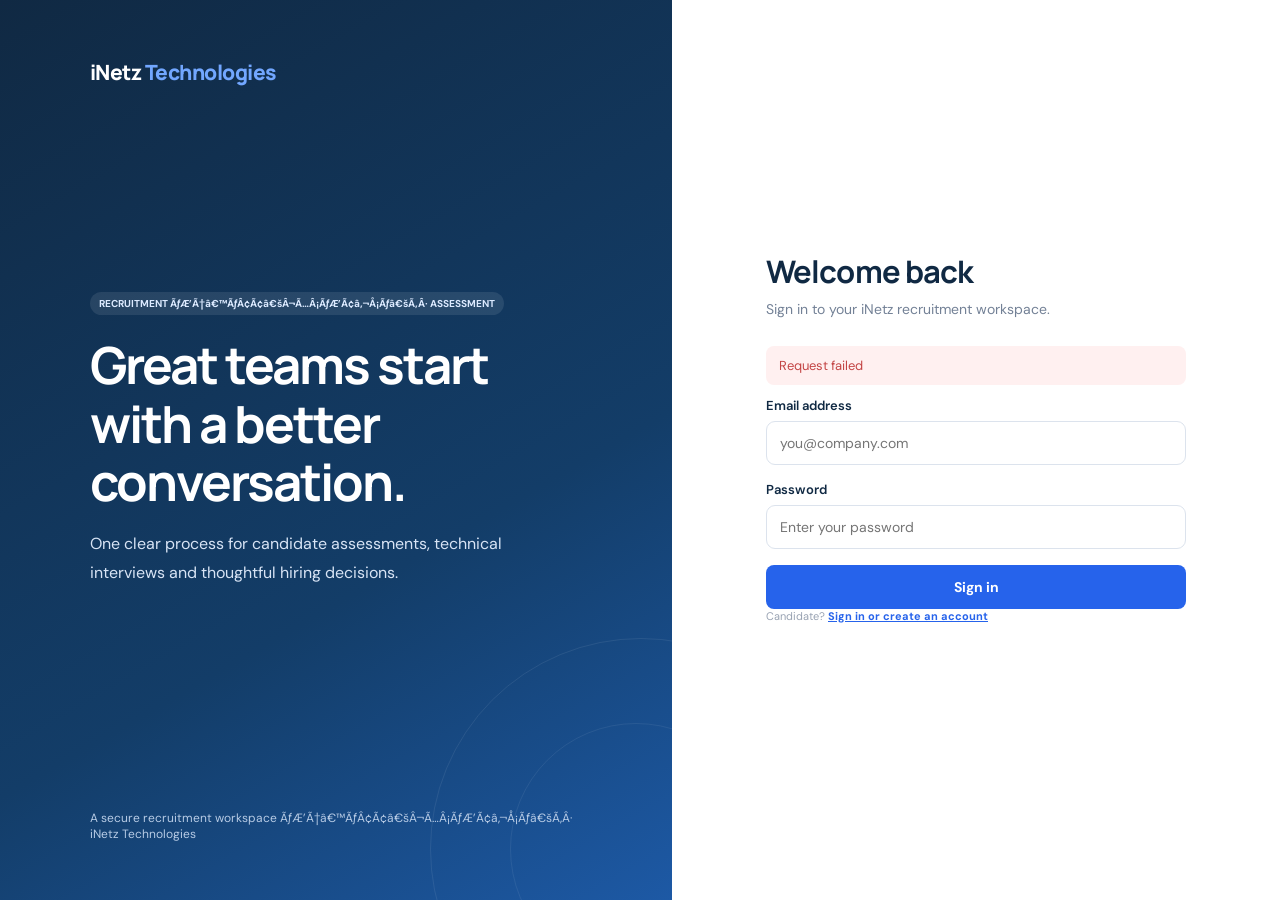
==== commit 4c7c9dd8: "Update recruitment assessment application" ====
--- a/static/index.html
+++ b/static/index.html
@@ -1,58 +1,46 @@
 <!doctype html>
 <html lang="en"><head><meta charset="utf-8"><meta name="viewport" content="width=device-width, initial-scale=1"><title>iNetz Recruitment</title><link rel="preconnect" href="https://fonts.googleapis.com"><link href="https://fonts.googleapis.com/css2?family=DM+Sans:wght@400;500;600;700;800&family=Manrope:wght@400;500;600;700;800&display=swap" rel="stylesheet"><style>
-:root{--navy:#102943;--blue:#2663eb;--blue2:#174ac6;--pale:#f4f7fb;--line:#e6ebf2;--muted:#738196;--green:#15875b;--amber:#ac6909;--red:#c34444;--white:#fff;--shadow:0 12px 32px #1029430b}*{box-sizing:border-box}body{margin:0;background:var(--pale);color:var(--navy);font-family:'DM Sans',Arial,sans-serif;font-size:14px}button,input,select,textarea{font:inherit}button{cursor:pointer}.login-shell{min-height:100vh;display:grid;grid-template-columns:1.05fr .95fr;background:white}.brand-side{background:linear-gradient(150deg,#102943,#133d68 62%,#1d59a5);color:white;padding:58px clamp(25px,7vw,96px);display:flex;flex-direction:column;justify-content:space-between;position:relative;overflow:hidden}.brand-side:before{content:"";position:absolute;width:420px;height:420px;border:1px solid #ffffff14;border-radius:50%;right:-180px;bottom:-160px}.brand-side:after{content:"";position:absolute;width:250px;height:250px;border:1px solid #ffffff12;border-radius:50%;right:-90px;bottom:-75px}.brandmark{font:800 21px Manrope;letter-spacing:-.5px}.brandmark span{color:#72a7ff}.brand-copy{max-width:480px;position:relative;z-index:1}.brand-copy h1{font:700 clamp(34px,4vw,52px)/1.14 Manrope;letter-spacing:-2px;margin:20px 0}.brand-copy p{font-size:16px;line-height:1.8;color:#d8e4f5}.brand-note{font-size:12px;color:#b7cbe5}.login-main{display:flex;align-items:center;justify-content:center;padding:32px}.login-card{width:min(100%,420px)}.login-card h2{font:700 31px Manrope;letter-spacing:-.9px;margin:0 0 8px}.muted{color:var(--muted)}.login-card>p{margin:0 0 28px}.field{margin-bottom:16px}.field label{display:block;font-weight:600;margin-bottom:7px;font-size:13px}.field input,.field select,.field textarea{width:100%;border:1px solid #dce3ed;border-radius:9px;padding:12px 13px;outline:0;background:#fff;color:var(--navy)}.field textarea{min-height:82px;resize:vertical}.field input:focus,.field select:focus,.field textarea:focus{border-color:#76a0ff;box-shadow:0 0 0 3px #2663eb14}.btn{border:0;border-radius:8px;padding:10px 14px;font-weight:700;transition:.16s}.btn.primary{color:#fff;background:var(--blue)}.btn.primary:hover{background:var(--blue2)}.btn.secondary{color:var(--navy);background:#edf1f7}.btn.ghost{background:transparent;color:var(--blue)}.btn.danger{color:var(--red);background:#fff0f0}.btn.small{font-size:12px;padding:7px 10px}.assessment-nav-btn{font-family:inherit;display:inline-flex;align-items:center;gap:7px;line-height:1.2}.assessment-nav-btn span{font-size:16px;line-height:1}.btn.wide{width:100%;padding:13px}.alert{padding:11px 13px;border-radius:8px;margin:12px 0;background:#fff4e3;color:var(--amber);font-size:13px}.alert.error{background:#fff0f0;color:var(--red)}.layout{min-height:100vh;display:grid;grid-template-columns:244px 1fr}.sidebar{background:#fff;border-right:1px solid var(--line);padding:23px 15px;display:flex;flex-direction:column;gap:24px}.side-brand{font:800 19px Manrope;padding:0 12px;letter-spacing:-.5px}.side-brand span{color:var(--blue)}.side-caption{padding:0 12px;color:#97a3b4;text-transform:uppercase;letter-spacing:1.1px;font-size:10px;font-weight:700}.nav-list{display:grid;gap:4px}.nav-item{border:0;background:transparent;text-align:left;color:#657389;padding:11px 12px;border-radius:8px;font-weight:600;display:flex;align-items:center;gap:11px}.nav-item:hover,.nav-item.active{background:#edf3ff;color:var(--blue)}.nav-icon{width:18px;text-align:center;font-size:15px}.side-user{margin-top:auto;border-top:1px solid var(--line);padding:15px 6px 0;display:flex;gap:10px;align-items:center}.user-meta{min-width:0;flex:1}.user-meta strong,.user-meta small{display:block;overflow:hidden;text-overflow:ellipsis;white-space:nowrap}.user-meta strong{font-size:12px}.user-meta small{font-size:10px;color:var(--muted);margin-top:3px}.main{min-width:0}.topbar{height:70px;background:white;border-bottom:1px solid var(--line);display:flex;align-items:center;justify-content:space-between;padding:0 clamp(18px,3vw,36px)}.topbar h2{font:700 18px Manrope;margin:0}.topbar-right{display:flex;align-items:center;gap:12px;color:var(--muted);font-size:12px}.content{padding:27px clamp(18px,3vw,36px);max-width:1460px;margin:auto}.page-head{display:flex;justify-content:space-between;align-items:flex-start;gap:15px;margin-bottom:22px}.page-head h1{font:700 24px Manrope;margin:0;letter-spacing:-.7px}.page-head p{margin:6px 0 0;color:var(--muted)}.grid{display:grid;gap:16px}.stats{grid-template-columns:repeat(4,minmax(0,1fr));margin-bottom:21px}.stat,.card{background:white;border:1px solid var(--line);border-radius:11px;box-shadow:var(--shadow)}.stat{padding:17px 18px}.stat-label{font-size:12px;color:var(--muted);font-weight:600}.stat-value{font:700 29px Manrope;margin:12px 0 4px}.stat-note{font-size:11px;color:var(--muted)}.card{padding:20px;margin-bottom:17px}.card-head{display:flex;justify-content:space-between;align-items:center;gap:10px;margin-bottom:15px}.card-head h3{margin:0;font:700 15px Manrope}.table-wrap{overflow:auto}table{width:100%;border-collapse:collapse;text-align:left;white-space:nowrap}th{font-size:10px;text-transform:uppercase;letter-spacing:.8px;color:#8793a4;font-weight:700;padding:10px 11px;border-bottom:1px solid var(--line)}td{padding:12px 11px;border-bottom:1px solid #eff2f6;font-size:12px}tr:last-child td{border-bottom:0}.link{color:var(--blue);font-weight:700;border:0;background:none;padding:0}.badge{display:inline-flex;align-items:center;gap:5px;border-radius:20px;padding:5px 9px;background:#edf1f7;color:#53647a;font-size:10px;font-weight:700}.badge.green{color:var(--green);background:#e8f7f0}.badge.blue{color:#2356c8;background:#edf3ff}.badge.amber{color:var(--amber);background:#fff4e3}.badge.red{color:var(--red);background:#fff0f0}.tabs{display:flex;gap:6px;overflow:auto;border-bottom:1px solid var(--line);margin-bottom:17px}.tab{padding:10px 13px;border:0;background:transparent;color:var(--muted);font-weight:700;white-space:nowrap;border-bottom:2px solid transparent}.tab.active{color:var(--blue);border-color:var(--blue)}.split{display:grid;grid-template-columns:minmax(0,1.6fr) minmax(270px,.8fr);gap:17px}.question{border:1px solid var(--line);border-radius:10px;padding:18px;margin:12px 0}.question-title{font-weight:700;line-height:1.5;margin-bottom:13px}.options{display:grid;gap:8px}.option{display:flex;gap:10px;align-items:flex-start;border:1px solid var(--line);padding:11px;border-radius:8px;cursor:pointer}.option.selected{border-color:#76a0ff;background:#f2f6ff}.option input{margin-top:2px}.qnav{display:grid;grid-template-columns:repeat(5,1fr);gap:7px}.qnum{aspect-ratio:1;border:1px solid var(--line);background:white;border-radius:7px;color:#5c6c80;font-weight:700}.qnum.answered{background:#e8f7f0;color:var(--green);border-color:#c6ecd9}.qnum.current{outline:2px solid var(--blue);outline-offset:1px}.progress{height:7px;background:#e9edf3;border-radius:10px;overflow:hidden}.progress span{display:block;height:100%;background:var(--blue)}.assessment-layout{display:grid;grid-template-columns:minmax(0,1fr) 240px;gap:16px}.code-layout{display:grid;grid-template-columns:minmax(270px,.75fr) minmax(0,1.25fr);gap:16px}.codebox{width:100%;min-height:390px;background:#111e30;color:#d7e5f9;border:0;border-radius:8px;padding:15px;font:13px/1.6 Consolas,monospace;resize:vertical}.result-box{padding:13px;border-radius:8px;background:#f4f7fb;margin-top:12px;font-size:12px;line-height:1.65}.row{display:flex;align-items:center;gap:10px;flex-wrap:wrap}.row.between{justify-content:space-between}.chip{padding:6px 9px;border-radius:7px;background:#f1f4f8;color:#67778b;font-size:11px;font-weight:700}.empty{text-align:center;padding:40px 15px;color:var(--muted)}.empty strong{display:block;color:var(--navy);font:700 16px Manrope;margin-bottom:7px}.detail-grid{display:grid;grid-template-columns:repeat(3,minmax(0,1fr));gap:10px}.detail-item{background:#f6f8fb;padding:11px;border-radius:8px}.detail-item small{color:var(--muted);display:block;margin-bottom:5px}.detail-item strong{font-size:12px}.modal-back{position:fixed;inset:0;background:#11233b80;display:grid;place-items:center;padding:20px;z-index:10}.modal{width:min(100%,670px);max-height:90vh;overflow:auto;background:white;border-radius:13px;padding:22px}.modal-head{display:flex;justify-content:space-between;margin-bottom:15px}.modal-head h2{font:700 19px Manrope;margin:0}.menu-toggle{display:none}.footer-note{color:#98a2b2;font-size:11px;margin-top:16px}.filter-row{display:flex;gap:9px;flex-wrap:wrap;margin-bottom:14px}.filter-row input,.filter-row select{border:1px solid var(--line);padding:9px;border-radius:7px;background:white;color:var(--navy)}.stage-list{display:grid;gap:9px}.stage-row{display:flex;align-items:center;gap:9px;font-size:12px}.stage-row .progress{flex:1}.timeline{border-left:2px solid #e8edf4;margin:8px 0 8px 7px;padding-left:16px}.timeline-item{padding:0 0 15px;position:relative}.timeline-item:before{content:"";position:absolute;width:8px;height:8px;border-radius:50%;background:var(--blue);left:-21px;top:4px}.toast{position:fixed;bottom:20px;right:20px;background:#102943;color:white;padding:12px 16px;border-radius:9px;box-shadow:var(--shadow);z-index:20}.coding-hero{background:linear-gradient(120deg,#102943,#174d85 66%,#2663eb);border-radius:15px;padding:25px;color:#fff;margin-bottom:18px;position:relative;overflow:hidden}.coding-hero:after{content:"</>";position:absolute;right:30px;top:8px;font:800 88px Consolas;color:#ffffff12}.coding-hero h1{font:700 27px Manrope;margin:0 0 6px;letter-spacing:-.8px}.coding-hero p{margin:0;color:#d4e2f5;max-width:620px;line-height:1.6}.coding-hero .row{margin-top:16px;position:relative;z-index:1}.skill-grid{display:grid;grid-template-columns:repeat(5,minmax(0,1fr));gap:10px;margin:14px 0 19px}.skill-tile{border:1px solid var(--line);border-radius:10px;background:white;padding:12px;display:flex;gap:10px;align-items:center;cursor:pointer;text-align:left;transition:.16s}.skill-tile:hover,.skill-tile.active{border-color:#91aff6;background:#f3f7ff;transform:translateY(-1px)}.skill-logo{width:34px;height:34px;border-radius:9px;background:#edf3ff;color:#2859c6;display:grid;place-items:center;font-weight:800;font-size:11px;flex:none}.skill-tile strong,.skill-tile small{display:block}.skill-tile strong{font-size:12px}.skill-tile small{color:var(--muted);font-size:10px;margin-top:3px}.lab-panel{display:grid;grid-template-columns:minmax(260px,.8fr) minmax(0,1.2fr);gap:16px}.lab-description{line-height:1.7;color:#52647a}.editor-toolbar{display:flex;align-items:center;justify-content:space-between;gap:10px;flex-wrap:wrap}.editor-preview{width:100%;min-height:300px;border:1px solid var(--line);border-radius:8px;background:#fff}.test-list{display:grid;gap:7px;margin-top:12px}.test-row{display:flex;justify-content:space-between;gap:10px;padding:9px 10px;border-radius:8px;background:#f5f7fa;font-size:11px}.excel-grid{min-width:640px;white-space:nowrap}.excel-grid th{background:#f2f5f9;text-align:center;color:#617087;border:1px solid #dfe5ed;padding:9px}.excel-grid td{border:1px solid #dfe5ed;padding:0;min-width:130px;height:40px;color:#253b56}.excel-grid td input{width:100%;height:39px;border:0;border-radius:0;padding:8px 10px;background:#fff;color:#253b56;font:13px Arial}.excel-grid td input:focus{outline:2px solid #217346;outline-offset:-2px}.excel-result{padding:8px 10px!important;background:#f6faf7;font-weight:700}.excel-overdue{color:#bb3b34!important;background:#fff1ef}.excel-error{color:#bb3b34!important;background:#fff1ef}.explain-box{margin-top:12px;padding:13px 14px;border:1px solid #dce8fb;border-radius:9px;background:#f6f9ff;color:#364b66;font-size:12px;line-height:1.7}.explain-box strong{color:#173b72}.example-explain{display:block;margin-top:8px;padding-top:8px;border-top:1px solid #e2e9f3;color:#485d76;line-height:1.6}.run-output{min-height:92px;max-height:240px;overflow:auto;background:#0d1725;color:#d8e6f6;border-radius:8px;padding:12px;font:12px/1.6 Consolas,monospace;white-space:pre-wrap;margin-top:12px}.run-output.error{color:#ffb6b6}.practice-note{border-left:3px solid #80a6ff;padding:10px 12px;background:#f3f7ff;border-radius:0 8px 8px 0;color:#51647d;font-size:12px;line-height:1.6}@media(max-width:1000px){.skill-grid{grid-template-columns:repeat(3,1fr)}}@media(max-width:650px){.skill-grid{grid-template-columns:repeat(2,1fr)}.lab-panel{grid-template-columns:1fr}.coding-hero{padding:20px}.coding-hero h1{font-size:22px}.coding-hero:after{right:12px;font-size:58px}}.hidden{display:none!important}@media(max-width:1050px){.layout{grid-template-columns:190px minmax(0,1fr)}.content{padding:22px 18px}.assessment-layout{grid-template-columns:minmax(0,1fr) 210px}.card{min-width:0}}@media(max-width:900px){.layout{grid-template-columns:190px minmax(0,1fr)}.stats{grid-template-columns:repeat(2,1fr)}.split{grid-template-columns:1fr}.code-layout{grid-template-columns:1fr}.brand-side{padding:45px 36px}}@media(max-width:760px){.login-shell{grid-template-columns:1fr}.brand-side{display:none}.login-main{min-height:100vh}.layout{grid-template-columns:1fr}.sidebar{position:fixed;z-index:8;inset:0 auto 0 0;width:260px;transform:translateX(-105%);transition:.2s;box-shadow:var(--shadow)}.sidebar.open{transform:translateX(0)}.menu-toggle{display:inline-flex}.topbar{height:62px;padding:0 15px}.content{padding:20px 14px}.stats{gap:9px}.stat{padding:13px}.stat-value{font-size:23px}.stat-note{font-size:10px}.assessment-layout{grid-template-columns:1fr}.assessment-layout aside{order:-1}.qnav{grid-template-columns:repeat(8,1fr)}.detail-grid{grid-template-columns:repeat(2,1fr)}.page-head h1{font-size:20px}.hide-mobile{display:none}.card{padding:15px}.codebox{min-height:300px}}
-@media(max-width:760px){.layout{grid-template-columns:1fr}.sidebar{position:fixed;z-index:8;inset:0 auto 0 0;width:260px;transform:translateX(-105%);transition:.2s;box-shadow:var(--shadow)}.sidebar.open{transform:translateX(0)}.menu-toggle{display:inline-flex}.content{padding:20px 14px}.assessment-layout{grid-template-columns:1fr}.assessment-layout aside{order:-1}.code-layout{grid-template-columns:1fr}}.assessment-layout,.code-layout,.split{min-width:0}.content{width:100%;max-width:1460px;margin:0 auto}.main{min-width:0}.round-grid{display:grid;grid-template-columns:repeat(3,minmax(0,1fr));gap:12px;margin-top:18px}.round-card{border:1px solid var(--line);border-radius:10px;padding:15px;background:#fff;min-width:0}.round-card.round-active{border-color:#8eafff;background:#f8faff;box-shadow:0 0 0 2px #2663eb10}.round-top{display:flex;justify-content:space-between;align-items:center;gap:7px}.round-number{width:28px;height:28px;display:grid;place-items:center;border-radius:8px;background:#edf3ff;color:#2663eb;font-size:11px;font-weight:800}.round-card h3{font:700 14px Manrope;margin:13px 0 5px}.round-card p{color:var(--muted);font-size:11px;line-height:1.5;margin:0 0 12px}.round-meta{font-size:11px;color:#607087;min-height:26px;margin-bottom:10px}.round-done{display:inline-block;font-size:11px;padding:6px 0}.journey-card{padding-bottom:18px}@media(max-width:900px){.round-grid{grid-template-columns:repeat(2,minmax(0,1fr))}}@media(max-width:560px){.round-grid{grid-template-columns:1fr}}</style></head><body><div id="app"></div><script>
-const API='/api';const ROLE_OPTIONS=['Python FullStack','Java FullStack','Data Analytics','Data Science','AI/ML','MERN Stack','Other'];let me=null,view='home',homeData=null,round='aptitude',assessment=null,selectedQ=0,codeQ=1,codeLang='python',codeData=null,report=null,filterText='',stageFilter='',toastTimer;
+:root{--navy:#102943;--blue:#2663eb;--blue2:#174ac6;--pale:#f4f7fb;--line:#e6ebf2;--muted:#738196;--green:#15875b;--amber:#ac6909;--red:#c34444;--white:#fff;--shadow:0 12px 32px #1029430b}*{box-sizing:border-box}body{margin:0;background:var(--pale);color:var(--navy);font-family:'DM Sans',Arial,sans-serif;font-size:14px}button,input,select,textarea{font:inherit}button{cursor:pointer}.login-shell{min-height:100vh;display:grid;grid-template-columns:1.05fr .95fr;background:white}.brand-side{background:linear-gradient(150deg,#102943,#133d68 62%,#1d59a5);color:white;padding:58px clamp(25px,7vw,96px);display:flex;flex-direction:column;justify-content:space-between;position:relative;overflow:hidden}.brand-side:before{content:"";position:absolute;width:420px;height:420px;border:1px solid #ffffff14;border-radius:50%;right:-180px;bottom:-160px}.brand-side:after{content:"";position:absolute;width:250px;height:250px;border:1px solid #ffffff12;border-radius:50%;right:-90px;bottom:-75px}.brandmark{font:800 21px Manrope;letter-spacing:-.5px}.brandmark span{color:#72a7ff}.brand-copy{max-width:480px;position:relative;z-index:1}.brand-copy h1{font:700 clamp(34px,4vw,52px)/1.14 Manrope;letter-spacing:-2px;margin:20px 0}.brand-copy p{font-size:16px;line-height:1.8;color:#d8e4f5}.brand-note{font-size:12px;color:#b7cbe5}.login-main{display:flex;align-items:center;justify-content:center;padding:32px}.login-card{width:min(100%,420px)}.login-card h2{font:700 31px Manrope;letter-spacing:-.9px;margin:0 0 8px}.muted{color:var(--muted)}.login-card>p{margin:0 0 28px}.field{margin-bottom:16px}.field label{display:block;font-weight:600;margin-bottom:7px;font-size:13px}.field input,.field select,.field textarea{width:100%;border:1px solid #dce3ed;border-radius:9px;padding:12px 13px;outline:0;background:#fff;color:var(--navy)}.field textarea{min-height:82px;resize:vertical}.field input:focus,.field select:focus,.field textarea:focus{border-color:#76a0ff;box-shadow:0 0 0 3px #2663eb14}.btn{border:0;border-radius:8px;padding:10px 14px;font-weight:700;transition:.16s}.btn.primary{color:#fff;background:var(--blue)}.btn.primary:hover{background:var(--blue2)}.btn.secondary{color:var(--navy);background:#edf1f7}.btn.ghost{background:transparent;color:var(--blue)}.btn.danger{color:var(--red);background:#fff0f0}.btn.small{font-size:12px;padding:7px 10px}.assessment-nav-btn{font-family:inherit;display:inline-flex;align-items:center;gap:7px;line-height:1.2}.assessment-nav-btn span{font-size:16px;line-height:1}.btn.wide{width:100%;padding:13px}.alert{padding:11px 13px;border-radius:8px;margin:12px 0;background:#fff4e3;color:var(--amber);font-size:13px}.alert.error{background:#fff0f0;color:var(--red)}.layout{min-height:100vh;display:grid;grid-template-columns:244px 1fr}.sidebar{background:#fff;border-right:1px solid var(--line);padding:23px 15px;display:flex;flex-direction:column;gap:24px}.side-brand{font:800 19px Manrope;padding:0 12px;letter-spacing:-.5px}.side-brand span{color:var(--blue)}.side-caption{padding:0 12px;color:#97a3b4;text-transform:uppercase;letter-spacing:1.1px;font-size:10px;font-weight:700}.nav-list{display:grid;gap:4px}.nav-item{border:0;background:transparent;text-align:left;color:#657389;padding:11px 12px;border-radius:8px;font-weight:600;display:flex;align-items:center;gap:11px}.nav-item:hover,.nav-item.active{background:#edf3ff;color:var(--blue)}.nav-icon{width:18px;display:inline-flex;align-items:center;justify-content:center;flex:0 0 18px}.nav-icon svg{width:16px;height:16px;stroke:currentColor;fill:none;stroke-width:1.8;stroke-linecap:round;stroke-linejoin:round}.side-user{margin-top:auto;border-top:1px solid var(--line);padding:15px 6px 0;display:flex;gap:10px;align-items:center}.user-meta{min-width:0;flex:1}.user-meta strong,.user-meta small{display:block;overflow:hidden;text-overflow:ellipsis;white-space:nowrap}.user-meta strong{font-size:12px}.user-meta small{font-size:10px;color:var(--muted);margin-top:3px}.main{min-width:0}.topbar{height:70px;background:white;border-bottom:1px solid var(--line);display:flex;align-items:center;justify-content:space-between;padding:0 clamp(18px,3vw,36px)}.topbar h2{font:700 18px Manrope;margin:0}.topbar-right{display:flex;align-items:center;gap:12px;color:var(--muted);font-size:12px}.content{padding:27px clamp(18px,3vw,36px);max-width:1460px;margin:auto}.page-head{display:flex;justify-content:space-between;align-items:flex-start;gap:15px;margin-bottom:22px}.page-head h1{font:700 24px Manrope;margin:0;letter-spacing:-.7px}.page-head p{margin:6px 0 0;color:var(--muted)}.grid{display:grid;gap:16px}.stats{grid-template-columns:repeat(4,minmax(0,1fr));margin-bottom:21px}.stat,.card{background:white;border:1px solid var(--line);border-radius:11px;box-shadow:var(--shadow)}.stat{padding:17px 18px}.stat-label{font-size:12px;color:var(--muted);font-weight:600}.stat-value{font:700 29px Manrope;margin:12px 0 4px}.stat-note{font-size:11px;color:var(--muted)}.card{padding:20px;margin-bottom:17px}.card-head{display:flex;justify-content:space-between;align-items:center;gap:10px;margin-bottom:15px}.card-head h3{margin:0;font:700 15px Manrope}.table-wrap{overflow:auto}table{width:100%;border-collapse:collapse;text-align:left;white-space:nowrap}th{font-size:10px;text-transform:uppercase;letter-spacing:.8px;color:#8793a4;font-weight:700;padding:10px 11px;border-bottom:1px solid var(--line)}td{padding:12px 11px;border-bottom:1px solid #eff2f6;font-size:12px}tr:last-child td{border-bottom:0}.link{color:var(--blue);font-weight:700;border:0;background:none;padding:0}.badge{display:inline-flex;align-items:center;gap:5px;border-radius:20px;padding:5px 9px;background:#edf1f7;color:#53647a;font-size:10px;font-weight:700}.badge.green{color:var(--green);background:#e8f7f0}.badge.blue{color:#2356c8;background:#edf3ff}.badge.amber{color:var(--amber);background:#fff4e3}.badge.red{color:var(--red);background:#fff0f0}.tabs{display:flex;gap:6px;overflow:auto;border-bottom:1px solid var(--line);margin-bottom:17px}.tab{padding:10px 13px;border:0;background:transparent;color:var(--muted);font-weight:700;white-space:nowrap;border-bottom:2px solid transparent}.tab.active{color:var(--blue);border-color:var(--blue)}.split{display:grid;grid-template-columns:minmax(0,1.6fr) minmax(270px,.8fr);gap:17px}.question{border:1px solid var(--line);border-radius:10px;padding:18px;margin:12px 0}.question-title{font-weight:700;line-height:1.5;margin-bottom:13px}.options{display:grid;gap:8px}.option{display:flex;gap:10px;align-items:flex-start;border:1px solid var(--line);padding:11px;border-radius:8px;cursor:pointer}.option.selected{border-color:#76a0ff;background:#f2f6ff}.option input{margin-top:2px}.qnav{display:grid;grid-template-columns:repeat(5,1fr);gap:7px}.qnum{aspect-ratio:1;border:1px solid var(--line);background:white;border-radius:7px;color:#5c6c80;font-weight:700}.qnum.answered{background:#e8f7f0;color:var(--green);border-color:#c6ecd9}.qnum.current{outline:2px solid var(--blue);outline-offset:1px}.progress{height:7px;background:#e9edf3;border-radius:10px;overflow:hidden}.progress span{display:block;height:100%;background:var(--blue)}.assessment-layout{display:grid;grid-template-columns:minmax(0,1fr) 240px;gap:16px}.code-layout{display:grid;grid-template-columns:minmax(270px,.75fr) minmax(0,1.25fr);gap:16px}.codebox{width:100%;min-height:390px;background:#111e30;color:#d7e5f9;border:0;border-radius:8px;padding:15px;font:13px/1.6 Consolas,monospace;resize:vertical}.result-box{padding:13px;border-radius:8px;background:#f4f7fb;margin-top:12px;font-size:12px;line-height:1.65}.row{display:flex;align-items:center;gap:10px;flex-wrap:wrap}.row.between{justify-content:space-between}.chip{padding:6px 9px;border-radius:7px;background:#f1f4f8;color:#67778b;font-size:11px;font-weight:700}.empty{text-align:center;padding:40px 15px;color:var(--muted)}.empty strong{display:block;color:var(--navy);font:700 16px Manrope;margin-bottom:7px}.detail-grid{display:grid;grid-template-columns:repeat(3,minmax(0,1fr));gap:10px}.detail-item{background:#f6f8fb;padding:11px;border-radius:8px}.detail-item small{color:var(--muted);display:block;margin-bottom:5px}.detail-item strong{font-size:12px}.modal-back{position:fixed;inset:0;background:#11233b80;display:grid;place-items:center;padding:20px;z-index:10}.modal{width:min(100%,670px);max-height:90vh;overflow:auto;background:white;border-radius:13px;padding:22px}.modal-head{display:flex;justify-content:space-between;margin-bottom:15px}.modal-head h2{font:700 19px Manrope;margin:0}.menu-toggle{display:none}.footer-note{color:#98a2b2;font-size:11px;margin-top:16px}.filter-row{display:flex;gap:9px;flex-wrap:wrap;margin-bottom:14px}.filter-row input,.filter-row select{border:1px solid var(--line);padding:9px;border-radius:7px;background:white;color:var(--navy)}.stage-list{display:grid;gap:9px}.stage-row{display:flex;align-items:center;gap:9px;font-size:12px}.stage-row .progress{flex:1}.timeline{border-left:2px solid #e8edf4;margin:8px 0 8px 7px;padding-left:16px}.timeline-item{padding:0 0 15px;position:relative}.timeline-item:before{content:"";position:absolute;width:8px;height:8px;border-radius:50%;background:var(--blue);left:-21px;top:4px}.toast{position:fixed;bottom:20px;right:20px;background:#102943;color:white;padding:12px 16px;border-radius:9px;box-shadow:var(--shadow);z-index:20}.hidden{display:none!important}@media(max-width:1050px){.layout{grid-template-columns:190px minmax(0,1fr)}.content{padding:22px 18px}.assessment-layout{grid-template-columns:minmax(0,1fr) 210px}.card{min-width:0}}@media(max-width:900px){.layout{grid-template-columns:190px minmax(0,1fr)}.stats{grid-template-columns:repeat(2,1fr)}.split{grid-template-columns:1fr}.code-layout{grid-template-columns:1fr}.brand-side{padding:45px 36px}}@media(max-width:760px){.login-shell{grid-template-columns:1fr}.brand-side{display:none}.login-main{min-height:100vh}.layout{grid-template-columns:1fr}.sidebar{position:fixed;z-index:8;inset:0 auto 0 0;width:260px;transform:translateX(-105%);transition:.2s;box-shadow:var(--shadow)}.sidebar.open{transform:translateX(0)}.menu-toggle{display:inline-flex}.topbar{height:62px;padding:0 15px}.content{padding:20px 14px}.stats{gap:9px}.stat{padding:13px}.stat-value{font-size:23px}.stat-note{font-size:10px}.assessment-layout{grid-template-columns:1fr}.assessment-layout aside{order:-1}.qnav{grid-template-columns:repeat(8,1fr)}.detail-grid{grid-template-columns:repeat(2,1fr)}.page-head h1{font-size:20px}.hide-mobile{display:none}.card{padding:15px}.codebox{min-height:300px}}
+@media(max-width:760px){.layout{grid-template-columns:1fr}.sidebar{position:fixed;z-index:8;inset:0 auto 0 0;width:260px;transform:translateX(-105%);transition:.2s;box-shadow:var(--shadow)}.sidebar.open{transform:translateX(0)}.menu-toggle{display:inline-flex}.content{padding:20px 14px}.assessment-layout{grid-template-columns:1fr}.assessment-layout aside{order:-1}.code-layout{grid-template-columns:1fr}}.assessment-layout,.code-layout,.split{min-width:0}.content{width:100%;max-width:1460px;margin:0 auto}.main{min-width:0}.round-grid{display:grid;grid-template-columns:repeat(3,minmax(0,1fr));gap:12px;margin-top:18px}.round-card{border:1px solid var(--line);border-radius:10px;padding:15px;background:#fff;min-width:0}.round-card.round-active{border-color:#8eafff;background:#f8faff;box-shadow:0 0 0 2px #2663eb10}.round-top{display:flex;justify-content:space-between;align-items:center;gap:7px}.round-number{width:28px;height:28px;display:grid;place-items:center;border-radius:8px;background:#edf3ff;color:#2663eb;font-size:11px;font-weight:800}.round-card h3{font:700 14px Manrope;margin:13px 0 5px}.round-card p{color:var(--muted);font-size:11px;line-height:1.5;margin:0 0 12px}.round-meta{font-size:11px;color:#607087;min-height:26px;margin-bottom:10px}.round-done{display:inline-block;font-size:11px;padding:6px 0}.journey-card{padding-bottom:18px}@media(max-width:900px){.round-grid{grid-template-columns:repeat(2,minmax(0,1fr))}}@media(max-width:560px){.round-grid{grid-template-columns:1fr}}</style><link rel="stylesheet" href="/assets/candidate_portal.css?v=2"></head><body><div id="app"></div><script>
+const API='/api';const ROLE_OPTIONS=['Python FullStack','Java FullStack','Data Analytics','Data Science','AI/ML','MERN Stack','Other'];let me=null,view='home',homeData=null,round='aptitude',assessment=null,selectedQ=0,report=null,filterText='',stageFilter='',toastTimer;
 const $=s=>document.querySelector(s), esc=s=>String(s??'').replace(/[&<>"']/g,c=>({'&':'&amp;','<':'&lt;','>':'&gt;','"':'&quot;',"'":'&#39;'}[c]));
 async function api(path,opts={}){const r=await fetch(API+path,{credentials:'same-origin',headers:{'Content-Type':'application/json',...(opts.headers||{})},...opts});let d={};try{d=await r.json()}catch{}if(!r.ok)throw Error(typeof d.detail==='string'?d.detail:Array.isArray(d.detail)?d.detail.map(x=>x.msg).join(', '):'Request failed');return d}
 function notify(msg){let n=document.createElement('div');n.className='toast';n.textContent=msg;document.body.append(n);clearTimeout(toastTimer);toastTimer=setTimeout(()=>n.remove(),3200)}
 function errBox(m){return `<div class="alert error">${esc(m)}</div>`}
 function badge(s){let cls=['Completed','Selected','Submitted','Verified'].includes(s)?'green':['Running','Queued','Technical HR','General HR'].includes(s)?'blue':['Failed','Not selected'].includes(s)?'red':['Awaiting review','Reinterview','Training recommended'].includes(s)?'amber':'';return `<span class="badge ${cls}">${esc(s||'Not started')}</span>`}
-function title(){return ({home:'Overview',candidates:'Candidates',assessments:'Assessments',interviews:'Interviews',reports:'Reports',settings:'Settings',staff:'Team access',audit:'Audit log',assessment:'Assessment',coding:'Coding assessment'})[view]||'Overview'}
+function title(){return ({home:'Overview',candidates:'Candidates',assessments:'Assessments',interviews:'Interviews',reports:'Reports',settings:'Settings',staff:'Team access',audit:'Audit log',assessment:'Assessment'})[view]||'Overview'}
 function greeting(){return me?.role==='candidate'?'Candidate portal':'Admin portal'}
-function loginPage(message=''){return `<div class="login-shell"><section class="brand-side"><div class="brandmark">iNetz <span>Technologies</span></div><div class="brand-copy"><span class="badge" style="background:#ffffff18;color:#dceaff">RECRUITMENT Ã‚Â· ASSESSMENT</span><h1>Great teams start with a better conversation.</h1><p>One clear process for candidate assessments, technical interviews and thoughtful hiring decisions.</p></div><div class="brand-note">A secure recruitment workspace Ã‚Â· iNetz Technologies</div></section><section class="login-main"><form class="login-card" id="loginForm"><h2>Welcome back</h2><p class="muted">Sign in to your iNetz recruitment workspace.</p><div id="loginError"></div>${message?errBox(message):''}<div class="field"><label>Email address</label><input name="email" type="email" autocomplete="username" required placeholder="you@company.com"></div><div class="field"><label>Password</label><input name="password" type="password" autocomplete="current-password" required placeholder="Enter your password"></div><button class="btn primary wide">Sign in</button><p class="footer-note">Candidate? <a class="link" href="/candidate">Sign in or create an account</a></p></form></section></div>`}
-function candidateLoginPage(message=''){return loginPage(message).replace('Sign in to your iNetz recruitment workspace.','Candidate portal sign in. Use your registered email and password.').replace('<p class="footer-note">Candidate? <a class="link" href="/candidate">Sign in or create an account</a></p>','<p class="footer-note">New to iNetz? <a class="link" href="/candidate/register">Create your candidate account</a></p>').replace('','<p class="footer-note">Recruitment staff? <a class="link" href="/admin">Admin sign in</a></p>').replace('','')}
-function candidateSignupPage(message=''){let roles=ROLE_OPTIONS.filter(x=>x!=='Other');document.body.innerHTML=`<div class="login-shell"><section class="brand-side"><div class="brandmark">iNetz <span>Technologies</span></div><div class="brand-copy"><span class="badge" style="background:#ffffff18;color:#dceaff">CANDIDATE REGISTRATION</span><h1>Start your application.</h1><p>Create your candidate account to access assessments and track your application.</p></div><div class="brand-note">A secure recruitment workspace Ã‚Â· iNetz Technologies</div></section><section class="login-main"><form class="login-card" id="candidateSignupForm"><h2>Create candidate account</h2><p class="muted">Register yourself to continue to the candidate portal.</p><div id="signupError">${message?errBox(message):''}</div><div class="field"><label>Full name</label><input name="name" required minlength="2" maxlength="160" autocomplete="name"></div><div class="field"><label>Email address</label><input name="email" type="email" required autocomplete="email"></div><div class="field"><label>Phone number <span aria-hidden="true">*</span></label><input name="mobile" type="tel" required minlength="7" maxlength="24" pattern="[+0-9 \\(\\)\\x2d]{7,24}" title="Enter a phone number with 7 to 15 digits" placeholder="e.g. +91 9876543210" autocomplete="tel" inputmode="tel"></div><div class="field"><label>Applied role</label><select name="role">${roles.map(x=>`<option>${esc(x)}</option>`).join('')}<option value="Other">Other</option></select><input name="custom_role" placeholder="Enter the applied role" maxlength="100" style="display:none;margin-top:8px"></div><div class="field"><label>Password Ã‚Â· exactly 8 characters</label><input name="password" type="password" required minlength="8" maxlength="8" autocomplete="new-password"></div><button class="btn primary wide">Create account</button><p class="footer-note">Already registered? <a class="link" href="/candidate">Sign in</a></p><p class="footer-note"><a class="link" href="/">Back to portal home</a></p></form></section></div>`;let form=$('#candidateSignupForm'),role=form.elements.role,custom=form.elements.custom_role;role.onchange=()=>{custom.style.display=role.value==='Other'?'block':'none';custom.required=role.value==='Other'};form.onsubmit=async e=>{e.preventDefault();let x=Object.fromEntries(new FormData(form));if(x.role==='Other')x.role=x.custom_role.trim();delete x.custom_role;try{await api('/candidate/register',{method:'POST',body:JSON.stringify(x)});location.href='/candidate?registered=1'}catch(error){$('#signupError').innerHTML=errBox(error.message)}}}
-function registerPage(){let token=new URLSearchParams(location.search).get('token');if(!token){location.replace('/');return}document.body.innerHTML=`<div class="login-shell"><section class="brand-side"><div class="brandmark">iNetz <span>Technologies</span></div><div class="brand-copy"><span class="badge" style="background:#ffffff18;color:#dceaff">CANDIDATE INVITATION</span><h1>Your application is ready.</h1><p>Set a password to access the candidate portal using the email address registered by iNetz.</p></div><div class="brand-note">A secure recruitment workspace Ã‚Â· iNetz Technologies</div></section><section class="login-main"><form class="login-card" id="registerForm"><h2>Set your password</h2><p class="muted">Use the email address provided by iNetz when signing in.</p><div id="registerError"></div><div class="field"><label>Password Ã‚Â· exactly 8 characters</label><input name="password" type="password" autocomplete="new-password" required minlength="8" maxlength="8"></div><div class="field"><label>Confirm password</label><input name="confirm_password" type="password" autocomplete="new-password" required minlength="8" maxlength="8"></div><button class="btn primary wide">Activate candidate account</button></form></section></div>`;$('#registerForm').onsubmit=async e=>{e.preventDefault();let f=Object.fromEntries(new FormData(e.target));if(f.password!==f.confirm_password){$('#registerError').innerHTML=errBox('Passwords do not match');return}try{await api('/redeem-invitation',{method:'POST',body:JSON.stringify({token,password:f.password})});location.href='/'}catch(x){$('#registerError').innerHTML=errBox(x.message)}}}
+function loginPage(message=''){return `<div class="login-shell"><section class="brand-side"><div class="brandmark">iNetz <span>Technologies</span></div><div class="brand-copy"><span class="badge" style="background:#ffffff18;color:#dceaff">RECRUITMENT ÃƒÆ’Ã†â€™ÃƒÂ¢Ã¢â€šÂ¬Ã…Â¡ÃƒÆ’Ã¢â‚¬Å¡Ãƒâ€šÃ‚Â· ASSESSMENT</span><h1>Great teams start with a better conversation.</h1><p>One clear process for candidate assessments, technical interviews and thoughtful hiring decisions.</p></div><div class="brand-note">A secure recruitment workspace ÃƒÆ’Ã†â€™ÃƒÂ¢Ã¢â€šÂ¬Ã…Â¡ÃƒÆ’Ã¢â‚¬Å¡Ãƒâ€šÃ‚Â· iNetz Technologies</div></section><section class="login-main"><form class="login-card" id="loginForm"><h2>Welcome back</h2><p class="muted">Sign in to your iNetz recruitment workspace.</p><div id="loginError"></div>${message?errBox(message):''}<div class="field"><label>Email address</label><input name="email" type="email" autocomplete="username" required placeholder="you@company.com"></div><div class="field"><label>Password</label><input name="password" type="password" autocomplete="current-password" required placeholder="Enter your password"></div><button class="btn primary wide">Sign in</button><p class="footer-note">Candidate? <a class="link" href="/candidate">Sign in or create an account</a></p></form></section></div>`}
+function candidateLoginPage(message=''){let email=esc(new URLSearchParams(location.search).get('email')||'');return loginPage(message).replace('Sign in to your iNetz recruitment workspace.','Candidate portal sign in. Use your registered email and password.').replace('<input name="email" type="email" autocomplete="username" required placeholder="you@company.com">',`<input name="email" type="email" autocomplete="username" required placeholder="you@company.com" value="${email}">`).replace('<p class="footer-note">Candidate? <a class="link" href="/candidate">Sign in or create an account</a></p>','<p class="footer-note">New to iNetz? <a class="link" href="/candidate/register">Create your candidate account</a></p>').replace('','<p class="footer-note">Recruitment staff? <a class="link" href="/admin">Admin sign in</a></p>').replace('','')}
+function registerPage(){let token=new URLSearchParams(location.search).get('token');if(!token){location.replace('/');return}document.body.innerHTML=`<div class="login-shell"><section class="brand-side"><div class="brandmark">iNetz <span>Technologies</span></div><div class="brand-copy"><span class="badge" style="background:#ffffff18;color:#dceaff">CANDIDATE INVITATION</span><h1>Your application is ready.</h1><p>Set a password to access the candidate portal using the email address registered by iNetz.</p></div><div class="brand-note">A secure recruitment workspace ÃƒÆ’Ã†â€™ÃƒÂ¢Ã¢â€šÂ¬Ã…Â¡ÃƒÆ’Ã¢â‚¬Å¡Ãƒâ€šÃ‚Â· iNetz Technologies</div></section><section class="login-main"><form class="login-card" id="registerForm"><h2>Set your password</h2><p class="muted">Use the email address provided by iNetz when signing in.</p><div id="registerError"></div><div class="field"><label>Password ÃƒÆ’Ã†â€™ÃƒÂ¢Ã¢â€šÂ¬Ã…Â¡ÃƒÆ’Ã¢â‚¬Å¡Ãƒâ€šÃ‚Â· exactly 8 characters</label><input name="password" type="password" autocomplete="new-password" required minlength="8" maxlength="8"></div><div class="field"><label>Confirm password</label><input name="confirm_password" type="password" autocomplete="new-password" required minlength="8" maxlength="8"></div><button class="btn primary wide">Activate candidate account</button></form></section></div>`;$('#registerForm').onsubmit=async e=>{e.preventDefault();let f=Object.fromEntries(new FormData(e.target));if(f.password!==f.confirm_password){$('#registerError').innerHTML=errBox('Passwords do not match');return}try{await api('/redeem-invitation',{method:'POST',body:JSON.stringify({token,password:f.password})});location.href='/'}catch(x){$('#registerError').innerHTML=errBox(x.message)}}}
 function adminLoginPage(message=''){let html=loginPage(message);return html.replace('Welcome back','Admin portal sign in').replace('Sign in to your iNetz recruitment workspace.','Sign in with your Admin account.').replace('<p class="footer-note">Candidate? <a class="link" href="/candidate">Sign in or create an account</a></p>','<p class="footer-note">Need an Admin account? <a class="link" href="/admin/register">Request Admin access</a></p>').replace('','<p class="footer-note">Admin requests need approval from an existing Admin. The first Admin uses the credentials configured on the server.</p>')}
 function adminRequestPage(message=''){document.body.innerHTML=loginPage();let form=document.querySelector('#loginForm');form.id='adminRequestForm';form.innerHTML='<h2>Request Admin access</h2><p class="muted">Create a request for an Admin to review. Access stays disabled until approved.</p><div id="adminRequestError"></div><div class="field"><label>Full name</label><input name="name" required minlength="2"></div><div class="field"><label>Work email</label><input name="email" type="email" required></div><div class="field"><label>Password (10+ characters)</label><input name="password" type="password" required minlength="10"></div><button class="btn primary wide">Submit access request</button><p class="footer-note"><button type="button" class="link" onclick="location.href=\'/admin\'">Back to Admin sign in</button></p>';form.onsubmit=async e=>{e.preventDefault();let values=Object.fromEntries(new FormData(form));try{await api('/admin-request',{method:'POST',body:JSON.stringify(values)});form.innerHTML='<h2>Request submitted</h2><p class="muted">Your Admin access request is waiting for Admin approval.</p><button type="button" class="btn primary" onclick="location.href=\'/admin\'">Back to Admin sign in</button>'}catch(error){document.querySelector('#adminRequestError').innerHTML=errBox(error.message)}}}
-const menus=()=>me?.role==='candidate'?[['home','âŒ‚','My overview'],['assessment','â–¤','Assessments']]:[['home','âŒ‚','Overview'],['candidates','â™™','Candidates'],['assessments','â–¤','Assessments'],['interviews','â—‰','Interview review'],['reports','â–¥','Reports'],['staff','â™§','Team access'],['settings','âš™','Settings'],['audit','â—·','Audit log']];
-function shell(){let m=menus();return `<div class="layout"><aside class="sidebar" id="sidebar"><div class="side-brand">iNetz <span>Technologies</span></div><div class="side-caption">${greeting()}</div><nav class="nav-list">${m.map(([id,ico,label])=>`<button class="nav-item ${view===id?'active':''}" onclick="navigate('${id}')"><span class="nav-icon">${ico}</span>${label}</button>`).join('')}</nav><div class="side-user"><div class="user-meta"><strong>${esc(me.name)}</strong><small>${esc(me.role.replace('_',' '))}</small></div><button class="btn ghost small" onclick="logout()">Ã¢â€ Âª</button></div></aside><main class="main"><header class="topbar"><div class="row"><button class="btn secondary small menu-toggle" onclick="$('#sidebar').classList.toggle('open')">Ã¢ËœÂ°</button><h2>${title()}</h2></div><div class="topbar-right"><span>${esc(new Date().toLocaleDateString(undefined,{weekday:'short',month:'short',day:'numeric'}))}</span></div></header><section class="content" id="content"><div class="empty">Loading your workspaceÃ¢â‚¬Â¦</div></section></main></div>`}
-function navigate(v){if(me?.role==='candidate'&&v==='coding')return;view=v;report=null;render()}
-async function boot(){let path=location.pathname.replace(/\/+$/,'')||'/';if(path==='/admin'||path==='/admin/register'){location.replace('/candidate');return}if(path==='/setup-account'){registerPage();return}if(path==='/candidate'||path==='/candidate/login'){try{await api('/logout',{method:'POST'})}catch{}document.body.innerHTML=candidateLoginPage(new URLSearchParams(location.search).has('registered')?'Account created. Sign in with your new credentials.':'');return}if(path==='/admin/register'){adminRequestPage();return}if(path==='/candidate/register'){candidateSignupPage();return}let adminPath=path==='/admin';try{const session=await api('/session');if(!session.authenticated){document.body.innerHTML=adminPath?adminLoginPage():loginPage();return}if(adminPath&&session.role==='candidate'){document.body.innerHTML=adminLoginPage('This is a candidate account. Sign in with an approved Admin account.');return}if(!adminPath&&session.role==='candidate'){location.replace('/candidate/portal');return}me=session;document.body.innerHTML=shell();await render()}catch(error){document.body.innerHTML=adminPath?adminLoginPage(error.message):loginPage(error.message)}}async function logout(){await api('/logout',{method:'POST'});me=null;document.body.innerHTML=loginPage()}
-async function render(){let root=$('#content');if(!root)return;root.innerHTML='<div class="empty">LoadingÃ¢â‚¬Â¦</div>';try{homeData=await api(me.role==='candidate'?'/candidate/home':'/portal/dashboard');if(view==='home')root.innerHTML=me.role==='candidate'?candidateOverview():adminOverview();else if(view==='assessment'){if(me.role==='candidate' && (homeData.active_stage==='aptitude'||homeData.active_stage==='technical')){if(round!==homeData.active_stage){round=homeData.active_stage;assessment=null;selectedQ=0;}}await renderAssessment();}else if(view==='coding')await renderCoding();else if(view==='candidates')root.innerHTML=await candidateList();else if(view==='interviews')root.innerHTML=await interviewList();else if(view==='reports')root.innerHTML=reports();else if(view==='staff')root.innerHTML=await staffPage();else if(view==='settings')root.innerHTML=await settingsPage();else if(view==='audit')root.innerHTML=await auditPage();else if(view==='assessments')root.innerHTML=assessmentManagement();}catch(e){root.innerHTML=errBox(e.message)}}
-function candidateOverview(){let c=homeData.candidate,stage=homeData.active_stage,attempts=homeData.attempts||[];let attemptFor=name=>attempts.find(a=>a.round===name);let mcqCard=(key,label)=>{let a=attemptFor(key),session=homeData.assessment_sessions?.[key],isActive=stage===key&&!a?.submitted_at,status=a?.submitted_at?'Completed':isActive?(session?.started?'In progress':'Ready to start'):'Not started',score=a?.score;return `<article class="round-card ${isActive?'round-active':''}"><div class="round-top"><span class="round-number">${key==='aptitude'?'01':'02'}</span>${badge(status)}</div><h3>${label}</h3><p>${key==='technical'?'20 questions &middot; 20 minutes':'15 questions &middot; 30 minutes'}</p><div class="round-meta">${score!==null&&score!==undefined?`Score <strong>${score}/${key==='technical'?20:15}</strong>`:`<span>${a?Object.keys(a.answers||{}).length:0} answers saved</span>`}</div>${isActive?`<button class="btn primary small" onclick="startAssessment('${key}')">${session?.started?'Resume round':'Start round'}</button>`:a?.submitted_at?'<span class="muted round-done">Round submitted</span>':'<span class="muted round-done">Available after previous round</span>'}</article>`};let doneCount=['aptitude','technical'].filter(key=>attemptFor(key)?.submitted_at).length,currentLabel=doneCount===2?(stage==='interview'?'Awaiting HR review':'Assessment completed'):({aptitude:'Aptitude',technical:'Technical MCQ'})[stage]||'Awaiting HR review';return `<div class="page-head"><div><h1>Welcome, ${esc(c.name.split(' ')[0])}</h1><p>Track your Aptitude and Technical MCQ assessments.</p></div>${badge(currentLabel)}</div><div class="grid stats"><div class="stat"><div class="stat-label">Current stage</div><div class="stat-value" style="font-size:19px">${esc(currentLabel)}</div><div class="stat-note">Your next step</div></div><div class="stat"><div class="stat-label">Rounds completed</div><div class="stat-value">${doneCount}<span style="font-size:15px;color:var(--muted)"> / 2</span></div><div class="stat-note">Aptitude and Technical MCQ</div></div><div class="stat"><div class="stat-label">MCQ score</div><div class="stat-value">${attempts.reduce((n,a)=>n+(a.score||0),0)}<span style="font-size:15px;color:var(--muted)"> / 35</span></div><div class="stat-note">Aptitude and Technical</div></div><div class="stat"><div class="stat-label">Applied role</div><div class="stat-value" style="font-size:17px">${esc(c.role)}</div><div class="stat-note">Personalized assessment track</div></div></div><div class="card journey-card"><div class="card-head"><div><h3>Your assessments</h3><p class="muted" style="margin:5px 0 0">Complete both assessments in order.</p></div><span class="badge blue">${doneCount} of 2 completed</span></div><div class="progress"><span style="width:${doneCount/2*100}%"></span></div><div class="round-grid">${mcqCard('aptitude','Aptitude')}${mcqCard('technical','Technical MCQ')}</div></div><div class="card"><div class="card-head"><h3>Assessment information</h3></div><p class="muted">Aptitude has 15 questions and a 30-minute limit. Technical MCQ has 20 questions and a 20-minute limit. Your answers save as you work. If time runs out, saved answers are submitted and scored. Assessment scores support review and do not automatically remove you from consideration.</p></div>`}function adminOverview(){let d=homeData.counts,c=homeData.candidates;return `<div class="page-head"><div><h1>Good ${new Date().getHours()<12?'morning':new Date().getHours()<17?'afternoon':'evening'}, ${esc(me.name.split(' ')[0])}</h1><p>Recruitment operations at a glance.</p></div><button class="btn primary" onclick="openCandidateForm()">Ã¯Â¼â€¹ Create candidate</button></div><div class="grid stats"><div class="stat"><div class="stat-label">Total candidates</div><div class="stat-value">${d.total}</div><div class="stat-note">Across the recruitment pipeline</div></div><div class="stat"><div class="stat-label">Coding answers awaiting review</div><div class="stat-value">${d.coding_jobs['Awaiting review']||0}</div><div class="stat-note">Open a candidate report to score submitted code</div></div><div class="stat"><div class="stat-label">Awaiting communication</div><div class="stat-value">${d.awaiting_communication}</div><div class="stat-note">Decisions ready for candidate update</div></div><div class="stat"><div class="stat-label">Awaiting Technical HR</div><div class="stat-value">${d.stages['Technical HR']||0}</div><div class="stat-note">Coding evidence submitted</div></div></div><div class="split"><div class="card"><div class="card-head"><h3>Recent candidates</h3><button class="link" onclick="navigate('candidates')">View all Ã¢â€ â€™</button></div>${c.length?`<div class="table-wrap"><table><thead><tr><th>Candidate</th><th>Role</th><th>Stage</th><th>Decision</th></tr></thead><tbody>${c.slice(0,7).map(x=>`<tr><td><button class="link" onclick="openReport(${x.id})">${esc(x.name)}</button><div class="muted" style="font-size:10px;margin-top:3px">${esc(x.email)}</div></td><td>${esc(x.role)}</td><td>${badge(x.stage)}</td><td>${esc(x.final_decision)}</td></tr>`).join('')}</tbody></table></div>`:`<div class="empty"><strong>No candidates yet</strong>Candidate registrations will appear here.</div>`}</div><div class="card"><div class="card-head"><h3>Pipeline stages</h3></div><div class="stage-list">${Object.entries(d.stages).map(([s,n])=>`<div class="stage-row"><span style="width:105px">${esc(s)}</span><div class="progress"><span style="width:${d.total?Math.max(4,n/d.total*100):0}%"></span></div><strong>${n}</strong></div>`).join('')}</div></div></div><div class="card"><div class="card-head"><h3>Coding review queue</h3><span class="muted">Submitted answers for Admin scoring</span></div>${homeData.coding.length?`<div class="table-wrap"><table><thead><tr><th>Candidate ID</th><th>Question</th><th>Status</th><th>Score</th><th>Action</th></tr></thead><tbody>${homeData.coding.map(x=>`<tr><td><button class="link" onclick="openReport(${x.candidate_id})">#${x.candidate_id}</button></td><td>Question ${x.question_id}</td><td>${badge(x.status)}</td><td>${x.score===null?'Pending':x.score+' / '+x.max_score}</td><td><button class="btn secondary small" onclick="openReport(${x.candidate_id})">Review</button></td></tr>`).join('')}</tbody></table></div>`:`<div class="empty">No coding submissions yet.</div>`}</div>`}
-function assessmentManagement(){return `<div class="page-head"><div><h1>Assessment management</h1><p>Versioned question sets are snapshotted when candidates begin an attempt.</p></div></div><div class="grid stats"><div class="stat"><div class="stat-label">Aptitude question set</div><div class="stat-value">15</div><div class="stat-note">MCQ Ã‚Â· 1 mark each Ã‚Â· pass ${homeData.counts.total?'configurable':'default 8'}</div></div><div class="stat"><div class="stat-label">Technical question set</div><div class="stat-value">20</div><div class="stat-note">Role-aligned technical concepts Ã‚Â· 1 mark each</div></div><div class="stat"><div class="stat-label">Coding question set</div><div class="stat-value">3</div><div class="stat-note">Intermediate 20 Ã‚Â· Advanced 40 + 40</div></div><div class="stat"><div class="stat-label">Coding scoring</div><div class="stat-value" style="font-size:18px">Admin review</div><div class="stat-note">Isolated code execution Ã‚Â· network disabled</div></div></div><div class="card"><div class="card-head"><h3>Assigned assessment set Ã‚Â· v1</h3>${badge('Active')}</div><p class="muted">The currently assigned set contains the required assessment format. MCQ answer keys remain server-side. Coding is scored by authorized Admins. Attempt snapshots preserve question and scoring versions.</p><div class="detail-grid"><div class="detail-item"><small>Aptitude</small><strong>15 questions Ã‚Â· 15 marks</strong></div><div class="detail-item"><small>Technical</small><strong>20 questions &middot; 20 marks</strong></div><div class="detail-item"><small>Coding</small><strong>20 + 40 + 40 marks</strong></div></div><p style="margin:16px 0 0"><button class="btn secondary" onclick="navigate('settings')">Edit pass benchmarks in Settings</button></p></div>`}
-async function candidateList(){let arr=homeData.candidates.filter(x=>(!filterText||[x.name,x.email,x.role].join(' ').toLowerCase().includes(filterText.toLowerCase()))&&(!stageFilter||x.stage===stageFilter));return `<div class="page-head"><div><h1>Candidates</h1><p>${homeData.candidates.length} candidate${homeData.candidates.length===1?'':'s'} in the recruitment pipeline.</p></div><button class="btn primary" onclick="openCandidateForm()">Ã¯Â¼â€¹ Create candidate</button></div><div class="card"><div class="filter-row"><input placeholder="Search name, email or role" value="${esc(filterText)}" oninput="filterText=this.value;render()"><select onchange="stageFilter=this.value;render()"><option value="">All stages</option>${['Aptitude MCQ','Technical MCQ','Coding','Technical HR','General HR','Candidate Communication'].map(x=>`<option ${stageFilter===x?'selected':''}>${x}</option>`).join('')}</select><button class="btn secondary small" onclick="location.href='/api/admin/report.csv'">Export CSV</button></div><div class="table-wrap"><table><thead><tr><th>Candidate</th><th>Applied role</th><th>Stage</th><th>Tech recommendation</th><th>Final result</th><th>Actions</th></tr></thead><tbody>${arr.map(x=>`<tr><td><strong>${esc(x.name)}</strong><div class="muted" style="font-size:10px;margin-top:3px">${esc(x.email)} Ã‚Â· ${esc(x.mobile)}</div></td><td>${esc(x.role)}</td><td>${badge(x.stage)}</td><td>${esc(x.tech_recommendation)}</td><td>${esc(x.final_decision)}</td><td><button class="btn secondary small" onclick="openReport(${x.id})">Review report</button></td></tr>`).join('')}</tbody></table></div>${arr.length?'':'<div class="empty">No candidates match these filters.</div>'}</div>`}
+const menus=()=>[['home','<svg viewBox="0 0 24 24" aria-hidden="true"><path d="m3 10 9-7 9 7"/><path d="M5 9v12h14V9"/><path d="M9 21v-7h6v7"/></svg>','My overview'],['assessment','<svg viewBox="0 0 24 24" aria-hidden="true"><rect x="5" y="4" width="14" height="18" rx="2"/><path d="M9 4.5h6M9 10h6M9 14h6M9 18h4"/></svg>','Assessments']];
+function shell(){let m=menus();return `<div class="layout"><aside class="sidebar" id="sidebar"><div class="side-brand">iNetz <span>Technologies</span></div><div class="side-caption">${greeting()}</div><nav class="nav-list">${m.map(([id,ico,label])=>`<button class="nav-item ${view===id?'active':''}" onclick="navigate('${id}')"><span class="nav-icon">${ico}</span>${label}</button>`).join('')}</nav><div class="side-user"><div class="user-meta"><strong>${esc(me.name)}</strong><small>${esc(me.role.replace('_',' '))}</small></div><button class="btn ghost small" onclick="logout()">Sign out</button></div></aside><main class="main"><header class="topbar"><div class="row"><button class="btn secondary small menu-toggle" aria-label="Open menu" onclick="$('#sidebar').classList.toggle('open')"><svg aria-hidden="true" width="18" height="18" viewBox="0 0 24 24" fill="none" stroke="currentColor" stroke-width="2" stroke-linecap="round"><path d="M4 6h16M4 12h16M4 18h16"/></svg></button><h2>${title()}</h2></div><div class="topbar-right"><span>${esc(new Date().toLocaleDateString(undefined,{weekday:'short',month:'short',day:'numeric'}))}</span></div></header><section class="content" id="content"><div class="empty">Loading your workspaceÃƒÆ’Ã†â€™Ãƒâ€šÃ‚Â¢ÃƒÆ’Ã‚Â¢ÃƒÂ¢Ã¢â€šÂ¬Ã…Â¡Ãƒâ€šÃ‚Â¬ÃƒÆ’Ã¢â‚¬Å¡Ãƒâ€šÃ‚Â¦</div></section></main></div>`}
+function navigate(v){view=v;report=null;render()}
+async function boot(){let path=location.pathname.replace(/\/+$/,'')||'/';if(path==='/admin'||path==='/admin/register'){location.replace('/candidate');return}if(path==='/setup-account'){registerPage();return}if(path==='/candidate'||path==='/candidate/login'){try{await api('/logout',{method:'POST'})}catch{}document.body.innerHTML=candidateLoginPage(new URLSearchParams(location.search).has('registered')?'Account created. Sign in with your new credentials.':'');return}if(path==='/admin/register'){adminRequestPage();return}if(path==='/candidate/register'){candidateSignupPage();return}let adminPath=path==='/admin';try{const session=await api('/session');if(!session.authenticated){document.body.innerHTML=adminPath?adminLoginPage():loginPage();return}if(adminPath&&session.role==='candidate'){document.body.innerHTML=adminLoginPage('This is a candidate account. Sign in with an approved Admin account.');return}if(!adminPath&&session.role==='candidate'&&path!=='/candidate/portal'){location.replace('/candidate/portal');return}me=session;document.body.innerHTML=shell();await render()}catch(error){document.body.innerHTML=adminPath?adminLoginPage(error.message):loginPage(error.message)}}async function logout(){await api('/logout',{method:'POST'});me=null;document.body.innerHTML=loginPage()}
+async function render(){let root=$('#content');if(!root)return;root.innerHTML='<div class="empty">LoadingÃƒÆ’Ã†â€™Ãƒâ€šÃ‚Â¢ÃƒÆ’Ã‚Â¢ÃƒÂ¢Ã¢â€šÂ¬Ã…Â¡Ãƒâ€šÃ‚Â¬ÃƒÆ’Ã¢â‚¬Å¡Ãƒâ€šÃ‚Â¦</div>';try{homeData=await api(me.role==='candidate'?'/candidate/home':'/portal/dashboard');if(view==='home')root.innerHTML=me.role==='candidate'?candidateOverview():adminOverview();else if(view==='assessment'){if(me.role==='candidate' && (homeData.active_stage==='aptitude'||homeData.active_stage==='technical')){if(round!==homeData.active_stage){round=homeData.active_stage;assessment=null;selectedQ=0;}}await renderAssessment();}else if(view==='candidates')root.innerHTML=await candidateList();else if(view==='interviews')root.innerHTML=await interviewList();else if(view==='reports')root.innerHTML=reports();else if(view==='staff')root.innerHTML=await staffPage();else if(view==='settings')root.innerHTML=await settingsPage();else if(view==='audit')root.innerHTML=await auditPage();else if(view==='assessments')root.innerHTML=assessmentManagement();}catch(e){root.innerHTML=errBox(e.message)}}
+function adminOverview(){let d=homeData.counts,c=homeData.candidates;return `<div class="page-head"><div><h1>Good ${new Date().getHours()<12?'morning':new Date().getHours()<17?'afternoon':'evening'}, ${esc(me.name.split(' ')[0])}</h1><p>Recruitment operations at a glance.</p></div><button class="btn primary" onclick="openCandidateForm()">ÃƒÆ’Ã†â€™Ãƒâ€šÃ‚Â¯ÃƒÆ’Ã¢â‚¬Å¡Ãƒâ€šÃ‚Â¼ÃƒÆ’Ã‚Â¢ÃƒÂ¢Ã¢â‚¬Å¡Ã‚Â¬Ãƒâ€šÃ‚Â¹ Create candidate</button></div><div class="grid stats"><div class="stat"><div class="stat-label">Total candidates</div><div class="stat-value">${d.total}</div><div class="stat-note">Across the recruitment pipeline</div></div><div class="stat"><div class="stat-label">Awaiting communication</div><div class="stat-value">${d.awaiting_communication}</div><div class="stat-note">Decisions ready for candidate update</div></div><div class="stat"><div class="stat-label">Awaiting Technical HR</div><div class="stat-value">${d.stages['Technical HR']||0}</div><div class="stat-note">Interview reviews pending</div></div></div><div class="split"><div class="card"><div class="card-head"><h3>Recent candidates</h3><button class="link" onclick="navigate('candidates')">View all ÃƒÆ’Ã†â€™Ãƒâ€šÃ‚Â¢ÃƒÆ’Ã‚Â¢ÃƒÂ¢Ã¢â‚¬Å¡Ã‚Â¬Ãƒâ€šÃ‚Â ÃƒÆ’Ã‚Â¢ÃƒÂ¢Ã¢â‚¬Å¡Ã‚Â¬ÃƒÂ¢Ã¢â‚¬Å¾Ã‚Â¢</button></div>${c.length?`<div class="table-wrap"><table><thead><tr><th>Candidate</th><th>Role</th><th>Stage</th><th>Decision</th></tr></thead><tbody>${c.slice(0,7).map(x=>`<tr><td><button class="link" onclick="openReport(${x.id})">${esc(x.name)}</button><div class="muted" style="font-size:10px;margin-top:3px">${esc(x.email)}</div></td><td>${esc(x.role)}</td><td>${badge(x.stage)}</td><td>${esc(x.final_decision)}</td></tr>`).join('')}</tbody></table></div>`:`<div class="empty"><strong>No candidates yet</strong>Candidate registrations will appear here.</div>`}</div><div class="card"><div class="card-head"><h3>Pipeline stages</h3></div><div class="stage-list">${Object.entries(d.stages).map(([s,n])=>`<div class="stage-row"><span style="width:105px">${esc(s)}</span><div class="progress"><span style="width:${d.total?Math.max(4,n/d.total*100):0}%"></span></div><strong>${n}</strong></div>`).join('')}</div></div></div>`}
+function assessmentManagement(){return `<div class="page-head"><div><h1>Assessment management</h1><p>Question sets are saved when candidates begin an attempt.</p></div></div><div class="card"><h3>Assessment rounds</h3><p class="muted">Aptitude: 15 questions, 30 minutes. Technical MCQ: 20 role-specific questions, 20 minutes.</p></div>`}
+async function candidateList(){let arr=homeData.candidates.filter(x=>(!filterText||[x.name,x.email,x.role].join(' ').toLowerCase().includes(filterText.toLowerCase()))&&(!stageFilter||x.stage===stageFilter));return `<div class="page-head"><div><h1>Candidates</h1><p>${homeData.candidates.length} candidate${homeData.candidates.length===1?'':'s'} in the recruitment pipeline.</p></div><button class="btn primary" onclick="openCandidateForm()">ÃƒÆ’Ã†â€™Ãƒâ€šÃ‚Â¯ÃƒÆ’Ã¢â‚¬Å¡Ãƒâ€šÃ‚Â¼ÃƒÆ’Ã‚Â¢ÃƒÂ¢Ã¢â‚¬Å¡Ã‚Â¬Ãƒâ€šÃ‚Â¹ Create candidate</button></div><div class="card"><div class="filter-row"><input placeholder="Search name, email or role" value="${esc(filterText)}" oninput="filterText=this.value;render()"><select onchange="stageFilter=this.value;render()"><option value="">All stages</option>${['Aptitude MCQ','Technical MCQ','Technical HR','General HR','Candidate Communication'].map(x=>`<option ${stageFilter===x?'selected':''}>${x}</option>`).join('')}</select><button class="btn secondary small" onclick="location.href='/api/admin/report.csv'">Export CSV</button></div><div class="table-wrap"><table><thead><tr><th>Candidate</th><th>Applied role</th><th>Stage</th><th>Tech recommendation</th><th>Final result</th><th>Actions</th></tr></thead><tbody>${arr.map(x=>`<tr><td><strong>${esc(x.name)}</strong><div class="muted" style="font-size:10px;margin-top:3px">${esc(x.email)} ÃƒÆ’Ã†â€™ÃƒÂ¢Ã¢â€šÂ¬Ã…Â¡ÃƒÆ’Ã¢â‚¬Å¡Ãƒâ€šÃ‚Â· ${esc(x.mobile)}</div></td><td>${esc(x.role)}</td><td>${badge(x.stage)}</td><td>${esc(x.tech_recommendation)}</td><td>${esc(x.final_decision)}</td><td><button class="btn secondary small" onclick="openReport(${x.id})">Review report</button></td></tr>`).join('')}</tbody></table></div>${arr.length?'':'<div class="empty">No candidates match these filters.</div>'}</div>`}
 async function openReport(id){try{report=await api('/admin/candidates/'+id);showReport()}catch(e){notify(e.message)}}
-function showReport(){let c=report.candidate;let h=report.interview||{};let html=`<div class="modal-back" onclick="if(event.target===this){this.remove();report=null}"><div class="modal"><div class="modal-head"><div><h2>${esc(c.name)} Ã‚Â· Candidate report</h2><div class="muted" style="margin-top:5px">${esc(c.role)} Ã‚Â· #${c.id}</div></div><button class="btn secondary small" onclick="document.querySelector('.modal-back').remove()">Close</button></div><div class="detail-grid"><div class="detail-item"><small>Stage</small><strong>${esc(c.stage)}</strong></div><div class="detail-item"><small>Recommendation</small><strong>${esc(c.tech_recommendation)}</strong></div><div class="detail-item"><small>Final decision</small><strong>${esc(c.final_decision)}</strong></div></div><h3 style="font:700 14px Manrope;margin-top:22px">Assessment rounds</h3>${report.attempts.map(a=>`<div class="question"><div class="row between"><strong>${esc(a.round)} &middot; ${a.score}/${a.max_score}</strong>${badge('Submitted')}</div><p class="muted">Pass benchmark ${a.pass_mark}/${a.max_score} Ã‚Â· ${esc(a.submitted_at||'')}</p><div class="field"><label>Internal remarks</label><textarea id="remarks-${a.round}">${esc(a.remarks)}</textarea><button class="btn secondary small" onclick="saveRemarks(${c.id},'${a.round}')">Save remarks</button></div></div>`).join('')||'<div class="empty">No MCQ submissions yet.</div>'}<h3 style="font:700 14px Manrope">Coding submissions</h3>${report.coding.map(x=>`<div class="question"><div class="row between"><strong>Question ${x.question_id} Ã‚Â· ${x.score??'Ã¢â‚¬â€'} / ${x.max_score}</strong>${badge(x.status)}</div><p class="muted">${esc(x.language)} Ã‚Â· ${esc(JSON.stringify(x.result))}</p>${x.source?`<details><summary>View submitted code</summary><pre style="white-space:pre-wrap;background:#111e30;color:#d7e5f9;padding:12px;border-radius:8px;overflow:auto">${esc(x.source)}</pre></details>`:''}</div>`).join('')||'<div class="empty">No coding submissions.</div>'}<h3 style="font:700 14px Manrope">Technical HR interview</h3>${h.recommendation?`<div class="card" style="padding:14px"><div class="detail-grid"><div class="detail-item"><small>Interviewer / date</small><strong>${esc(h.interviewer)} Ã‚Â· ${esc(h.interview_date)}</strong></div><div class="detail-item"><small>Recommendation</small><strong>${esc(h.recommendation)}</strong></div><div class="detail-item"><small>Strengths / skill gaps</small><strong>${esc(h.strengths)} / ${esc(h.gaps)}</strong></div></div><p>${esc(h.remarks)}</p><p class="muted">Questions: ${esc(h.questions)}<br>Responses: ${esc(h.responses)}<br>Communication: ${esc(h.communication)}<br>Next steps: ${esc(h.next_steps)}</p></div>`:'<p class="muted">Interview not submitted.</p>'}${me.role==='admin'?`<button class="btn primary" onclick="document.querySelector('.modal-back').remove();openInterview(${c.id},${JSON.stringify(h).replace(/"/g,'&quot;')})">${h.recommendation?'Edit':'Record'} technical interview</button>`:''}${me.role==='admin'?`<div class="card" style="padding:15px;margin-top:17px"><h3 style="font:700 14px Manrope">General HR decision</h3><div class="row"><select id="decisionSel">${['Selected','Reinterview','Training recommended','Not selected'].map(v=>`<option ${c.final_decision===v?'selected':''}>${v}</option>`).join('')}</select><select id="channel"><option value="">Prepare result only</option><option>Email</option><option>WhatsApp</option><option>Phone</option><option>In person</option></select></div><div class="field" style="margin-top:10px"><label>Internal HR remarks / next steps</label><textarea id="hrremarks"></textarea></div><div class="field"><label>Feedback released to candidate</label><textarea id="releaseFeedback">${esc(c.release_feedback)}</textarea></div><button class="btn primary" onclick="saveDecision(${c.id})">Save decision and communication</button></div>`:''}<h3 style="font:700 14px Manrope">Activity</h3><div class="timeline">${report.history.map(x=>`<div class="timeline-item"><strong>${esc(x.action)}</strong><div class="muted">${esc(new Date(x.at).toLocaleString())}</div></div>`).join('')||'<span class="muted">No recorded activity</span>'}</div></div></div>`;document.body.insertAdjacentHTML('beforeend',html)}
+function showReport(){let c=report.candidate;let h=report.interview||{};let html=`<div class="modal-back" onclick="if(event.target===this){this.remove();report=null}"><div class="modal"><div class="modal-head"><div><h2>${esc(c.name)} ÃƒÆ’Ã†â€™ÃƒÂ¢Ã¢â€šÂ¬Ã…Â¡ÃƒÆ’Ã¢â‚¬Å¡Ãƒâ€šÃ‚Â· Candidate report</h2><div class="muted" style="margin-top:5px">${esc(c.role)} ÃƒÆ’Ã†â€™ÃƒÂ¢Ã¢â€šÂ¬Ã…Â¡ÃƒÆ’Ã¢â‚¬Å¡Ãƒâ€šÃ‚Â· #${c.id}</div></div><button class="btn secondary small" onclick="document.querySelector('.modal-back').remove()">Close</button></div><div class="detail-grid"><div class="detail-item"><small>Stage</small><strong>${esc(c.stage)}</strong></div><div class="detail-item"><small>Recommendation</small><strong>${esc(c.tech_recommendation)}</strong></div><div class="detail-item"><small>Final decision</small><strong>${esc(c.final_decision)}</strong></div></div><h3 style="font:700 14px Manrope;margin-top:22px">Assessment rounds</h3>${report.attempts.map(a=>`<div class="question"><div class="row between"><strong>${esc(a.round)} &middot; ${a.score}/${a.max_score}</strong>${badge('Submitted')}</div><p class="muted">Pass benchmark ${a.pass_mark}/${a.max_score} ÃƒÆ’Ã†â€™ÃƒÂ¢Ã¢â€šÂ¬Ã…Â¡ÃƒÆ’Ã¢â‚¬Å¡Ãƒâ€šÃ‚Â· ${esc(a.submitted_at||'')}</p><div class="field"><label>Internal remarks</label><textarea id="remarks-${a.round}">${esc(a.remarks)}</textarea><button class="btn secondary small" onclick="saveRemarks(${c.id},'${a.round}')">Save remarks</button></div></div>`).join('')||'<div class="empty">No MCQ submissions yet.</div>'}<h3 style="font:700 14px Manrope">Technical HR interview</h3>${h.recommendation?`<div class="card" style="padding:14px"><div class="detail-grid"><div class="detail-item"><small>Interviewer / date</small><strong>${esc(h.interviewer)} ÃƒÆ’Ã†â€™ÃƒÂ¢Ã¢â€šÂ¬Ã…Â¡ÃƒÆ’Ã¢â‚¬Å¡Ãƒâ€šÃ‚Â· ${esc(h.interview_date)}</strong></div><div class="detail-item"><small>Recommendation</small><strong>${esc(h.recommendation)}</strong></div><div class="detail-item"><small>Strengths / skill gaps</small><strong>${esc(h.strengths)} / ${esc(h.gaps)}</strong></div></div><p>${esc(h.remarks)}</p><p class="muted">Questions: ${esc(h.questions)}<br>Responses: ${esc(h.responses)}<br>Communication: ${esc(h.communication)}<br>Next steps: ${esc(h.next_steps)}</p></div>`:'<p class="muted">Interview not submitted.</p>'}${me.role==='admin'?`<button class="btn primary" onclick="document.querySelector('.modal-back').remove();openInterview(${c.id},${JSON.stringify(h).replace(/"/g,'&quot;')})">${h.recommendation?'Edit':'Record'} technical interview</button>`:''}${me.role==='admin'?`<div class="card" style="padding:15px;margin-top:17px"><h3 style="font:700 14px Manrope">General HR decision</h3><div class="row"><select id="decisionSel">${['Selected','Reinterview','Training recommended','Not selected'].map(v=>`<option ${c.final_decision===v?'selected':''}>${v}</option>`).join('')}</select><select id="channel"><option value="">Prepare result only</option><option>Email</option><option>WhatsApp</option><option>Phone</option><option>In person</option></select></div><div class="field" style="margin-top:10px"><label>Internal HR remarks / next steps</label><textarea id="hrremarks"></textarea></div><div class="field"><label>Feedback released to candidate</label><textarea id="releaseFeedback">${esc(c.release_feedback)}</textarea></div><button class="btn primary" onclick="saveDecision(${c.id})">Save decision and communication</button></div>`:''}<h3 style="font:700 14px Manrope">Activity</h3><div class="timeline">${report.history.map(x=>`<div class="timeline-item"><strong>${esc(x.action)}</strong><div class="muted">${esc(new Date(x.at).toLocaleString())}</div></div>`).join('')||'<span class="muted">No recorded activity</span>'}</div></div></div>`;document.body.insertAdjacentHTML('beforeend',html)}
 async function saveRemarks(id,r){try{await api(`/admin/candidates/${id}/remarks/${r}`,{method:'PUT',body:JSON.stringify({remarks:$('#remarks-'+r).value})});notify('Remarks saved')}catch(e){notify(e.message)}}
 function openInterview(id,d={}){let html=`<div class="modal-back"><form class="modal" id="interviewForm"><div class="modal-head"><div><h2>Technical HR interview</h2><div class="muted">Candidate #${id}</div></div><button type="button" class="btn secondary small" onclick="document.querySelector('.modal-back').remove()">Close</button></div><div class="detail-grid"><div class="field"><label>Interview date</label><input name="interview_date" type="date" value="${esc(d.interview_date||'')}"></div><div class="field"><label>Interviewer</label><input name="interviewer" value="${esc(d.interviewer||me.name)}"></div><div class="field"><label>Recommendation</label><select name="recommendation">${['Selected','Reinterview','Training recommended','Not selected'].map(x=>`<option ${d.recommendation===x?'selected':''}>${x}</option>`).join('')}</select></div></div>${[['questions','Technical questions asked'],['responses','Candidate responses / discussion notes'],['strengths','Technical strengths'],['gaps','Skill gaps'],['communication','Communication observations'],['remarks','Overall interview remarks'],['next_steps','Suggested next steps']].map(([n,l])=>`<div class="field"><label>${l}</label><textarea name="${n}">${esc(d[n]||'')}</textarea></div>`).join('')}<button class="btn primary">Submit recommendation to General HR</button></form></div>`;document.body.insertAdjacentHTML('beforeend',html);$('#interviewForm').onsubmit=async e=>{e.preventDefault();try{await api(`/admin/candidates/${id}/interview`,{method:'POST',body:JSON.stringify(Object.fromEntries(new FormData(e.target)))});document.querySelector('.modal-back').remove();notify('Interview recommendation submitted');render()}catch(x){notify(x.message)}}}
 async function saveDecision(id){try{let d={decision:$('#decisionSel').value,remarks:$('#hrremarks').value,release_feedback:$('#releaseFeedback').value,channel:$('#channel').value,communicator:me.name,released_result:$('#decisionSel').value};await api(`/admin/candidates/${id}/decision`,{method:'PUT',body:JSON.stringify({...d,channel:''})});if(d.channel)await api(`/admin/candidates/${id}/communication`,{method:'POST',body:JSON.stringify({channel:d.channel,communicator:d.communicator,status:'Recorded'})});notify('Decision saved'+(d.channel?' and communication recorded':''));document.querySelector('.modal-back').remove();render()}catch(e){notify(e.message)}}
 function openCandidateForm(){let html=`<div class="modal-back"><form class="modal" id="candidateForm"><div class="modal-head"><h2>Register candidate</h2><button type="button" class="btn secondary small" onclick="document.querySelector('.modal-back').remove()">Close</button></div><div id="candErr"></div><div class="field"><label>Full name</label><input name="name" required minlength="2"></div><div class="field"><label>Email</label><input type="email" name="email" required></div><div class="field"><label>Mobile</label><input name="mobile"></div><div class="field"><label>Applied role</label><select name="role" required>${ROLE_OPTIONS.map(x=>`<option>${esc(x)}</option>`).join('')}</select><input name="custom_role" placeholder="Enter the applied role" maxlength="100" style="display:none;margin-top:8px"></div><button class="btn primary">Create candidate account</button><p class="footer-note">The candidate receives a single-use link to set their own password.</p></form></div>`;document.body.insertAdjacentHTML('beforeend',html);const role=$('#candidateForm').elements.role,custom=$('#candidateForm').elements.custom_role;role.onchange=()=>{custom.style.display=role.value==='Other'?'block':'none';custom.required=role.value==='Other'};$('#candidateForm').onsubmit=async e=>{e.preventDefault();let x=Object.fromEntries(new FormData(e.target));if(x.role==='Other')x.role=x.custom_role.trim();delete x.custom_role;try{let d=await api('/admin/candidates',{method:'POST',body:JSON.stringify(x)});document.querySelector('.modal-back').remove();document.body.insertAdjacentHTML('beforeend',`<div class="modal-back"><div class="modal"><div class="modal-head"><h2>Candidate invitation ready</h2><button class="btn secondary small" onclick="document.querySelector('.modal-back').remove()">Close</button></div><p>Share this account setup link with <strong>${esc(d.candidate.email)}</strong>. The candidate can set their own password from this single-use invitation link.</p><div class="field"><input id="candidateLoginUrl" readonly value="${esc(location.origin+d.candidate_login_url)}"></div><button class="btn primary" onclick="navigator.clipboard.writeText($('#candidateLoginUrl').value);notify('Candidate setup link copied')">Copy setup link</button><button class="btn secondary" style="margin-left:8px" onclick="document.querySelector('.modal-back').remove();render()">Done</button></div></div>`);render()}catch(z){$('#candErr').innerHTML=errBox(z.message)}}}
-async function interviewList(){let cs=homeData.candidates.filter(c=>c.stage==='Technical HR'||c.tech_recommendation!=='Awaiting interview');return `<div class="page-head"><div><h1>Interview review</h1><p>Review assessment evidence and submit a human recommendation.</p></div></div><div class="card"><div class="table-wrap"><table><thead><tr><th>Candidate</th><th>Role</th><th>Stage</th><th>Recommendation</th><th></th></tr></thead><tbody>${cs.map(c=>`<tr><td>${esc(c.name)}</td><td>${esc(c.role)}</td><td>${badge(c.stage)}</td><td>${esc(c.tech_recommendation)}</td><td><button class="btn primary small" onclick="openReport(${c.id})">Open report</button></td></tr>`).join('')}</tbody></table></div>${cs.length?'':'<div class="empty"><strong>No interview reviews pending</strong>Candidates completing coding will appear here.</div>'}</div>`}
-function reports(){let s=homeData.counts.stages;return `<div class="page-head"><div><h1>Recruitment reports</h1><p>Live recruitment pipeline totals.</p></div><button class="btn primary" onclick="location.href='/api/admin/report.csv'">Ã¢â€ â€œ Export CSV</button></div><div class="grid stats">${Object.entries(s).map(([k,v])=>`<div class="stat"><div class="stat-label">${esc(k)}</div><div class="stat-value">${v}</div><div class="stat-note">Current pipeline</div></div>`).join('')}</div><div class="card"><div class="card-head"><h3>Result summary</h3></div><div class="detail-grid">${['Selected','Reinterview','Training recommended','Not selected'].map(x=>`<div class="detail-item"><small>${x}</small><strong>${homeData.candidates.filter(c=>c.final_decision===x).length} candidates</strong></div>`).join('')}<div class="detail-item"><small>Awaiting candidate communication</small><strong>${homeData.counts.awaiting_communication}</strong></div></div></div><div class="card"><div class="card-head"><h3>Candidate report</h3></div><p class="muted">Open any candidate record for a consolidated view of MCQ answers and scores, private remarks, submitted code, coding evaluation, interview evidence, final HR outcome and activity history. Exports include the recruitment pipeline.</p></div>`}
-async function staffPage(){let a=await api('/admin/staff');return `<div class="page-head"><div><h1>Team access</h1><p>Manage Admin accounts and approve access requests.</p></div><button class="btn primary" onclick="openStaffForm()">Ã¯Â¼â€¹ Add Admin</button></div><div class="card"><div class="table-wrap"><table><thead><tr><th>Admin</th><th>Status</th><th></th></tr></thead><tbody>${a.map(u=>`<tr><td><strong>${esc(u.name)}</strong><div class="muted">${esc(u.email)}</div></td><td>${badge(u.active?'Active':'Pending approval')}</td><td>${!u.active?`<button class="btn primary small" onclick="approveStaff(${u.id})">Approve</button> `:''}<button class="btn secondary small" onclick='openStaffForm(${JSON.stringify(u)})'>Edit</button></td></tr>`).join('')}</tbody></table></div>${a.length?'':'<div class="empty">No Admin accounts have been created yet.</div>'}</div>`}
+async function interviewList(){let cs=homeData.candidates.filter(c=>c.stage==='Technical HR'||c.tech_recommendation!=='Awaiting interview');return `<div class="page-head"><div><h1>Interview review</h1><p>Review assessment evidence and submit a human recommendation.</p></div></div><div class="card"><div class="table-wrap"><table><thead><tr><th>Candidate</th><th>Role</th><th>Stage</th><th>Recommendation</th><th></th></tr></thead><tbody>${cs.map(c=>`<tr><td>${esc(c.name)}</td><td>${esc(c.role)}</td><td>${badge(c.stage)}</td><td>${esc(c.tech_recommendation)}</td><td><button class="btn primary small" onclick="openReport(${c.id})">Open report</button></td></tr>`).join('')}</tbody></table></div>${cs.length?'':'<div class="empty"><strong>No interview reviews pending</strong>Candidates completing the assessments will appear here.</div>'}</div>`}
+function reports(){let s=homeData.counts.stages;return `<div class="page-head"><div><h1>Recruitment reports</h1><p>Live recruitment pipeline totals.</p></div><button class="btn primary" onclick="location.href='/api/admin/report.csv'">ÃƒÆ’Ã†â€™Ãƒâ€šÃ‚Â¢ÃƒÆ’Ã‚Â¢ÃƒÂ¢Ã¢â‚¬Å¡Ã‚Â¬Ãƒâ€šÃ‚Â ÃƒÆ’Ã‚Â¢ÃƒÂ¢Ã¢â‚¬Å¡Ã‚Â¬Ãƒâ€¦Ã¢â‚¬Å“ Export CSV</button></div><div class="grid stats">${Object.entries(s).map(([k,v])=>`<div class="stat"><div class="stat-label">${esc(k)}</div><div class="stat-value">${v}</div><div class="stat-note">Current pipeline</div></div>`).join('')}</div><div class="card"><div class="card-head"><h3>Result summary</h3></div><div class="detail-grid">${['Selected','Reinterview','Training recommended','Not selected'].map(x=>`<div class="detail-item"><small>${x}</small><strong>${homeData.candidates.filter(c=>c.final_decision===x).length} candidates</strong></div>`).join('')}<div class="detail-item"><small>Awaiting candidate communication</small><strong>${homeData.counts.awaiting_communication}</strong></div></div></div><div class="card"><div class="card-head"><h3>Candidate report</h3></div><p class="muted">Open any candidate record for a consolidated view of MCQ answers and scores, private remarks, interview evidence, final HR outcome and activity history. Exports include the recruitment pipeline.</p></div>`}
+async function staffPage(){let a=await api('/admin/staff');return `<div class="page-head"><div><h1>Team access</h1><p>Manage Admin accounts and approve access requests.</p></div><button class="btn primary" onclick="openStaffForm()">ÃƒÆ’Ã†â€™Ãƒâ€šÃ‚Â¯ÃƒÆ’Ã¢â‚¬Å¡Ãƒâ€šÃ‚Â¼ÃƒÆ’Ã‚Â¢ÃƒÂ¢Ã¢â‚¬Å¡Ã‚Â¬Ãƒâ€šÃ‚Â¹ Add Admin</button></div><div class="card"><div class="table-wrap"><table><thead><tr><th>Admin</th><th>Status</th><th></th></tr></thead><tbody>${a.map(u=>`<tr><td><strong>${esc(u.name)}</strong><div class="muted">${esc(u.email)}</div></td><td>${badge(u.active?'Active':'Pending approval')}</td><td>${!u.active?`<button class="btn primary small" onclick="approveStaff(${u.id})">Approve</button> `:''}<button class="btn secondary small" onclick='openStaffForm(${JSON.stringify(u)})'>Edit</button></td></tr>`).join('')}</tbody></table></div>${a.length?'':'<div class="empty">No Admin accounts have been created yet.</div>'}</div>`}
 async function approveStaff(id){try{await api('/admin/staff/'+id+'/approve',{method:'POST'});notify('Admin account approved.');render()}catch(error){notify(error.message)}}
 function openStaffForm(u=null){let edit=!!u;document.body.insertAdjacentHTML('beforeend',`<div class="modal-back"><form class="modal" id="staffForm"><div class="modal-head"><h2>${edit?'Edit Admin':'Create Admin account'}</h2><button type="button" class="btn secondary small" onclick="document.querySelector('.modal-back').remove()">Close</button></div><div id="staffErr"></div><div class="field"><label>Name</label><input name="name" required value="${esc(u?.name||'')}"></div><div class="field"><label>Email</label><input name="email" type="email" required value="${esc(u?.email||'')}"></div><div class="field"><label>${edit?'New password (leave blank to keep current)':'Temporary password (10+ chars)'}</label><input name="password" type="password" ${edit?'':'required minlength="10"'}></div><button class="btn primary">${edit?'Save changes':'Create Admin'}</button></form></div>`);$('#staffForm').onsubmit=async e=>{e.preventDefault();let fd=new FormData(e.target),x={name:fd.get('name'),email:fd.get('email'),password:fd.get('password')||'',responsibilities:[]};try{await api(edit?'/admin/staff/'+u.id:'/admin/staff',{method:edit?'PUT':'POST',body:JSON.stringify(x)});document.querySelector('.modal-back').remove();notify('Admin access saved');render()}catch(z){$('#staffErr').innerHTML=errBox(z.message)}}}
-async function settingsPage(){let s=await api('/admin/config');return `<div class="page-head"><div><h1>Assessment settings</h1><p>Benchmarks inform review only. Low scores never stop progression.</p></div></div><div class="card"><div class="card-head"><h3>Pass benchmarks</h3></div><form id="configForm" class="row">${[['aptitude','Aptitude / 15'],['technical','Technical / 20'],['coding','Coding / 100']].map(([k,l])=>`<div class="field"><label>${l}</label><input type="number" name="${k}" min="0" max="${k==='coding'?100:k==='technical'?20:15}" value="${s.pass_marks[k]}" required></div>`).join('')}<button class="btn primary">Save benchmarks</button></form></div>`}
-async function auditPage(){let a=await api('/admin/audit');return `<div class="page-head"><div><h1>Audit log</h1><p>Recent sensitive actions across the application.</p></div></div><div class="card"><div class="table-wrap"><table><thead><tr><th>When</th><th>Actor</th><th>Candidate</th><th>Action</th></tr></thead><tbody>${a.map(x=>`<tr><td>${esc(new Date(x.at).toLocaleString())}</td><td>${esc(x.actor)}</td><td>${x.candidate_id||'Ã¢â‚¬â€'}</td><td>${esc(x.action)}</td></tr>`).join('')}</tbody></table></div></div>`}
-async function startAssessment(r){round=r;try{assessment=await api('/candidate/assessment/'+r);selectedQ=0;view='assessment';await render()}catch(e){notify(e.message)}}
-async function renderAssessment(){if(!assessment)assessment=await api('/candidate/assessment/'+round);let completed=assessment.submitted_at,answers=assessment.answers||{},qs=assessment.questions;$('#content').innerHTML=`<div class="page-head"><div><h1>${round==='aptitude'?'Aptitude':'Technical'} assessment</h1><p>${qs.length} questions &middot; one mark per correct answer &middot; no negative marking. ${round==='technical'?'Time limit: 20 minutes.':'Time limit: 30 minutes.'}</p></div>${badge(completed?'Submitted':'In progress')}</div>${completed?`<div class="card"><div class="card-head"><h3>Assessment submitted</h3>${badge(assessment.score+' / '+qs.length)}</div><p class="muted">Thank you. Your response is locked and your next round remains available regardless of your score.</p><button class="btn primary" onclick="navigate('home')">Return to overview</button></div>`:`<div class="assessment-layout"><div class="card"><div class="row between"><div class="row"><span class="chip">Question ${selectedQ+1} of ${qs.length}</span>${qs[selectedQ].category?`<span class="chip">${esc(qs[selectedQ].category)}</span>`:""}</div><span class="muted">Draft saves automatically</span></div><div class="question"><div class="question-title">${esc(qs[selectedQ].question)}</div><div class="options">${qs[selectedQ].options.map((x,i)=>`<label class="option ${answers[String(selectedQ+1)]===i?'selected':''}"><input type="radio" name="choice" value="${i}" ${answers[String(selectedQ+1)]===i?'checked':''} onchange="setAnswer(${selectedQ},${i})"><span>${String.fromCharCode(65+i)}. ${esc(x)}</span></label>`).join('')}</div></div><div class="row between"><button class="btn secondary assessment-nav-btn" onclick="moveQ(-1)" ${selectedQ===0?'disabled':''}><span aria-hidden="true">&larr;</span> Previous</button><button class="btn secondary assessment-nav-btn" onclick="moveQ(1)" ${selectedQ===qs.length-1?'disabled':''}>Next <span aria-hidden="true">&rarr;</span></button></div></div><aside><div class="card"><div class="card-head"><h3>Question navigator</h3></div><div class="qnav">${qs.map((_,i)=>`<button class="qnum ${answers[String(i+1)]!==undefined?'answered':''} ${i===selectedQ?'current':''}" onclick="selectedQ=${i};renderAssessment()">${i+1}</button>`).join('')}</div><p class="muted" style="font-size:11px;margin-top:14px">${Object.keys(answers).length} answered Ã‚Â· ${qs.length-Object.keys(answers).length} unanswered</p><button class="btn primary wide" onclick="confirmSubmit()">Review & submit</button></div></aside></div>`}`}
+async function settingsPage(){let s=await api('/admin/config');return `<div class="page-head"><div><h1>Assessment settings</h1><p>Benchmarks inform review only. Low scores never stop progression.</p></div></div><div class="card"><div class="card-head"><h3>Pass benchmarks</h3></div><form id="configForm" class="row">${[['aptitude','Aptitude / 15'],['technical','Technical / 20']].map(([k,l])=>`<div class="field"><label>${l}</label><input type="number" name="${k}" min="0" max="${k==='technical'?20:15}" value="${s.pass_marks[k]}" required></div>`).join('')}<button class="btn primary">Save benchmarks</button></form></div>`}
+async function auditPage(){let a=await api('/admin/audit');return `<div class="page-head"><div><h1>Audit log</h1><p>Recent sensitive actions across the application.</p></div></div><div class="card"><div class="table-wrap"><table><thead><tr><th>When</th><th>Actor</th><th>Candidate</th><th>Action</th></tr></thead><tbody>${a.map(x=>`<tr><td>${esc(new Date(x.at).toLocaleString())}</td><td>${esc(x.actor)}</td><td>${x.candidate_id||'ÃƒÆ’Ã†â€™Ãƒâ€šÃ‚Â¢ÃƒÆ’Ã‚Â¢ÃƒÂ¢Ã¢â€šÂ¬Ã…Â¡Ãƒâ€šÃ‚Â¬ÃƒÆ’Ã‚Â¢ÃƒÂ¢Ã¢â‚¬Å¡Ã‚Â¬Ãƒâ€šÃ‚Â'}</td><td>${esc(x.action)}</td></tr>`).join('')}</tbody></table></div></div>`}
+async function retakeAssessments(){try{await api('/candidate/retake',{method:'POST'});notify('New assessment attempt is ready');await render()}catch(e){notify(e.message)}}async function startAssessment(r){round=r;try{assessment=await api('/candidate/assessment/'+r);selectedQ=0;view='assessment';await render()}catch(e){notify(e.message)}}
+async function renderAssessment(){if(!assessment)assessment=await api('/candidate/assessment/'+round);let completed=assessment.submitted_at,answers=assessment.answers||{},qs=assessment.questions;$('#content').innerHTML=`<div class="page-head"><div><h1>${round==='aptitude'?'Aptitude':'Technical'} assessment</h1><p>${qs.length} questions &middot; one mark per correct answer &middot; no negative marking. ${round==='technical'?'Time limit: 20 minutes.':'Time limit: 30 minutes.'}</p></div>${badge(completed?'Submitted':'In progress')}</div>${completed?`<div class="card"><div class="card-head"><h3>Assessment result</h3>${badge(assessment.score+' / '+qs.length)}</div><div class="detail-grid"><div class="detail-item"><small>Correct</small><strong>${assessment.score}</strong></div><div class="detail-item"><small>Pass benchmark</small><strong>${assessment.pass_mark}/${qs.length}</strong></div></div><p class="muted">Your responses are locked. Your next assessment round remains available regardless of your score.</p><button class="btn primary" onclick="navigate('home')">Return to overview</button></div>`:`<div class="assessment-layout"><div class="card"><div class="row between"><div class="row"><span class="chip">Question ${selectedQ+1} of ${qs.length}</span>${qs[selectedQ].category?`<span class="chip">${esc(qs[selectedQ].category)}</span>`:""}</div><span class="muted">Draft saves automatically</span></div><div class="question"><div class="question-title">${esc(qs[selectedQ].question)}</div><div class="options">${qs[selectedQ].options.map((x,i)=>`<label class="option ${answers[String(selectedQ+1)]===i?'selected':''}"><input type="radio" name="choice" value="${i}" ${answers[String(selectedQ+1)]===i?'checked':''} onchange="setAnswer(${selectedQ},${i})"><span>${String.fromCharCode(65+i)}. ${esc(x)}</span></label>`).join('')}</div></div><div class="row between"><button class="btn secondary assessment-nav-btn" onclick="moveQ(-1)" ${selectedQ===0?'disabled':''}><span aria-hidden="true">&larr;</span> Previous</button><button class="btn secondary assessment-nav-btn" onclick="moveQ(1)" ${selectedQ===qs.length-1?'disabled':''}>Next <span aria-hidden="true">&rarr;</span></button></div></div><aside><div class="card"><div class="card-head"><h3>Question navigator</h3></div><div class="qnav">${qs.map((_,i)=>`<button class="qnum ${answers[String(i+1)]!==undefined?'answered':''} ${i===selectedQ?'current':''}" onclick="selectedQ=${i};renderAssessment()">${i+1}</button>`).join('')}</div><p class="muted" style="font-size:11px;margin-top:14px">${Object.keys(answers).length} answered Â· ${qs.length-Object.keys(answers).length} unanswered</p><button class="btn primary wide" onclick="confirmSubmit()">Review & submit</button></div></aside></div>`}`}
 async function setAnswer(i,n){assessment.answers[String(i+1)]=n;renderAssessment();try{await api('/candidate/assessment/'+round,{method:'PUT',body:JSON.stringify({answers:assessment.answers})})}catch(e){notify(e.message)}}
 function moveQ(d){selectedQ=Math.max(0,Math.min((assessment?.questions?.length||15)-1,selectedQ+d));renderAssessment()}
 async function confirmSubmit(){if(!confirm(`Submit this assessment? ${assessment.questions.length-Object.keys(assessment.answers||{}).length} questions are unanswered. You cannot change answers after submission.`))return;try{let x=await api(`/candidate/assessment/${round}/submit`,{method:'POST'});assessment=await api('/candidate/assessment/'+round);notify(`Submitted ? ${x.score}/${x.max_score}`);await render()}catch(e){notify(e.message)}}
-const ROLE_SKILLS={python:[{id:'assessment',name:'Python assessment',tag:'Python only',icon:'Py'},{id:'python-lambda',name:'Python Lambda',tag:'Functions & transforms',icon:'Î»'},{id:'python-practice',name:'Python practice',tag:'Functions & logic',icon:'Î»'}],java:[{id:'assessment',name:'Java assessment',tag:'Java only',icon:'JV'},{id:'java-practice',name:'Java practice',tag:'Classes & logic',icon:'{}'}],mern:[{id:'assessment',name:'JavaScript assessment',tag:'JavaScript only',icon:'JS'},{id:'html',name:'HTML & CSS',tag:'Web foundations',icon:'{}'},{id:'react',name:'React JS',tag:'Components',icon:'R'},{id:'node',name:'Node JS',tag:'Backend JavaScript',icon:'N'}],analytics:[{id:'mysql',name:'MySQL',tag:'Query practice',icon:'SQL'},{id:'powerbi',name:'iNetz Tests',tag:'Analytics tools',icon:'IT'},{id:'python-lambda',name:'Python Lambda',tag:'Functions & transforms',icon:'Î»'}],datascience:[{id:'stats',name:'Statistics',tag:'Data science questions',icon:'Î£'},{id:'ml',name:'Machine learning',tag:'Model concepts',icon:'ML'},{id:'python-lambda',name:'Python practice',tag:'Data transforms',icon:'Py'}],general:[{id:'assessment',name:'Coding assessment',tag:'Python Â· Java Â· JavaScript',icon:'</>'},{id:'mysql',name:'MySQL',tag:'Query practice',icon:'SQL'},{id:'powerbi',name:'iNetz Tests',tag:'Analytics tools',icon:'IT'},{id:'excel',name:'Excel',tag:'Formula practice',icon:'XL'},{id:'html',name:'HTML & CSS',tag:'Web foundations',icon:'{}'},{id:'react',name:'React JS',tag:'Components',icon:'R'},{id:'node',name:'Node JS',tag:'Backend JavaScript',icon:'N'}]};let activeSkill='assessment',practiceCode='',practiceTask=0;
-function candidateTrack(){let r=(homeData?.candidate?.role||'').toLowerCase();if(r.includes('python'))return 'python';if(r.includes('java')&&r.includes('fullstack'))return 'java';if(r.includes('mern')||r.includes('react')||r.includes('node'))return 'mern';if(r.includes('analytics')||r.includes('analyst')||r.includes('data analysis'))return 'analytics';if(r.includes('data science')||r.includes('ai/ml')||r.includes('machine learning'))return 'datascience';return 'general'}function currentSkills(){return ROLE_SKILLS[candidateTrack()]||ROLE_SKILLS.general}function renderCoding(){let skills=currentSkills(),track=candidateTrack();if(!skills.some(x=>x.id===activeSkill))activeSkill=skills[0].id;let title=({python:'Python FullStack',java:'Java FullStack',mern:'MERN Stack',analytics:'Data Analytics',datascience:'Data Science',general:'Skills practice'})[track];let desc=({python:'Your coding assessment and practice are focused on Python.',java:'Your coding assessment and practice are focused on Java.',mern:'Your coding assessment is focused on JavaScript, with React, Node, HTML and CSS practice.',analytics:'Practice MySQL, iNetz Analytics Tests, and Python lambda functions for data transformation.',datascience:'Practice machine learning concepts, statistics, and Python data transforms.',general:'Practice the tools relevant to your application.'})[track];$('#content').innerHTML=`<section class="coding-hero"><h1>${title} workspace</h1><p>${desc}</p><div class="row"><span class="badge" style="background:#ffffff20;color:white">${esc(homeData.candidate.role)}</span><span class="badge" style="background:#ffffff20;color:white">Role-focused practice</span></div></section><div class="skill-grid">${skills.map(x=>`<button class="skill-tile ${x.id===activeSkill?'active':''}'" onclick="selectSkill('${x.id}')"><span class="skill-logo">${x.icon}</span><span><strong>${x.name}</strong><small>${x.tag}</small></span></button>`).join('')}</div><div id="codeInner"></div>`;renderSkill()}function selectSkill(id){activeSkill=id;document.querySelectorAll('.skill-tile').forEach(x=>x.classList.toggle('active',x.getAttribute('onclick')===`selectSkill('${id}')`));renderSkill()}
-function renderSkill(){if(activeSkill==='assessment'){renderAssessmentEditor();return}if(['python-lambda','python-practice','java-practice','stats','ml'].includes(activeSkill)){renderDataLab();return}renderLab()}
-async function renderAssessmentEditor(){let qs=homeData.coding_questions||[];let role=candidateTrack();codeLang=role==='java'?'java':role==='mern'?'javascript':'python';if(!qs.length){$('#codeInner').innerHTML='<div class="card"><div class="empty"><strong>Your coding round is not open yet</strong>When your application reaches the coding stage, your assessment will appear here.</div></div>';return}$('#codeInner').innerHTML=`<div class="page-head"><div><h1>Coding assessment</h1><p>Three problems Â· Python, Java or JavaScript Â· 100 marks total</p></div><span class="badge blue">Progress regardless of score</span></div><div class="tabs">${qs.map(x=>`<button class="tab ${x.id===codeQ?'active':''}" onclick="codeQ=${x.id};loadCode()">Problem ${x.id} Â· ${x.marks} marks Â· ${x.difficulty}</button>`).join('')}</div><div id="assessmentEditor" class="empty">Loading problemâ€¦</div>`;await loadCode()}
-document.addEventListener('keydown',e=>{if(e.key==='Enter'&&e.target.id==='excelFormula'){e.preventDefault();applyExcelFormula()}if(e.key==='Enter'&&e.target.matches('.excel-grid input')){e.preventDefault();let inputs=[...document.querySelectorAll('.excel-grid input')],i=inputs.indexOf(e.target);inputs[(i+1)%inputs.length]?.focus()}});
-function renderExcelLab(){let dates=[['2026-10-14','In progress'],['2026-10-20','In progress'],['2026-10-14','Done'],['2026-10-12','In progress']];$('#codeInner').innerHTML=`<div class="page-head"><div><h1>Excel practice lab</h1><p>Work in a familiar spreadsheet grid. Enter values or formulas and see calculated results.</p></div><span class="badge green">Interactive worksheet</span></div><div class="card"><div class="editor-toolbar"><div><strong>Task tracker.xlsx</strong><span class="muted" style="margin-left:9px">Practice workbook Â· Sheet1</span></div><div class="row"><button class="btn secondary small" onclick="resetExcel()">Reset sheet</button><span class="badge blue">Formula bar enabled</span></div></div><div class="row" style="margin:14px 0 9px"><span class="chip" id="excelCellName">A1</span><input id="excelFormula" aria-label="Cell value or formula" style="flex:1;min-width:160px;border:1px solid var(--line);border-radius:7px;padding:9px 11px;font:13px Consolas,monospace" placeholder="Type a value or formula, for example =IF(AND(B2<TODAY(),C2<>\"Done\"),\"Overdue\",\"On track\")"><button class="btn primary small" onclick="applyExcelFormula()">Enter</button></div><div style="overflow:auto"><table class="excel-grid"><thead><tr><th></th><th>A</th><th>B</th><th>C</th></tr></thead><tbody><tr><th>1</th><td>Task</td><td>Due date</td><td>Status</td></tr>${dates.map((x,i)=>`<tr><th>${i+2}</th><td><input data-cell="A${i+2}" value="${['Prepare report','Review dashboard','Share workbook','Update profile'][i]}" onchange="excelEdit(this)"></td><td><input data-cell="B${i+2}" type="date" value="${x[0]}" onchange="excelEdit(this)"></td><td><input data-cell="C${i+2}" value="${x[1]}" onchange="excelEdit(this)"></td></tr>`).join('')}<tr><th>1</th><td>Result formula</td><td colspan="2">Calculated output</td></tr>${dates.map((_,i)=>`<tr><th>${i+2}</th><td><input data-cell="D${i+2}" value="=IF(AND(B${i+2}<TODAY(),C${i+2}<>\"Done\"),\"Overdue\",\"On track\")" onchange="excelEdit(this)"></td><td colspan="2" class="excel-result" data-result="D${i+2}">â€”</td></tr>`).join('')}</tbody></table></div><div class="row between" style="margin-top:13px"><span class="muted">Select a cell to edit it in the formula bar. Formulas recalculate when you press Enter.</span><button class="btn primary" onclick="recalculateExcel()">Recalculate</button></div><div id="excelMessage" class="run-output" aria-live="polite">Ready. Click a cell to inspect or change its value.</div></div><div class="practice-note">This worksheet is an Excel-style practice experience running locally in your browser. It supports the sample IF, AND and TODAY formula used in this exercise.</div>`;document.querySelectorAll('.excel-grid input').forEach(input=>input.addEventListener('focus',()=>selectExcelCell(input)));document.querySelectorAll('.excel-grid td:not(:has(input))').forEach(td=>td.addEventListener('click',()=>{let input=td.querySelector('input');if(input)selectExcelCell(input)}));recalculateExcel()}
-let selectedExcelCell=null;function selectExcelCell(input){selectedExcelCell=input;$('#excelCellName').textContent=input.dataset.cell;$('#excelFormula').value=input.value}function excelEdit(input){selectExcelCell(input);recalculateExcel()}function applyExcelFormula(){if(!selectedExcelCell)return;selectedExcelCell.value=$('#excelFormula').value;recalculateExcel();selectedExcelCell.focus()}function recalculateExcel(){let today=new Date();today.setHours(0,0,0,0);document.querySelectorAll('.excel-result').forEach(cell=>{let row=Number(cell.dataset.result.slice(1)),dateValue=document.querySelector(`[data-cell="B${row}"]`)?.value,status=document.querySelector(`[data-cell="C${row}"]`)?.value||'',formula=document.querySelector(`[data-cell="D${row}"]`)?.value||'';let due=dateValue?new Date(dateValue+'T00:00:00'):null;let valid=/^=IF\(AND\(B\d+<TODAY\(\),C\d+<>"Done"\),"Overdue","On track"\)$/i.test(formula.replace(/\s/g,''));cell.textContent=valid&&due&&due<today&&status.toLowerCase()!=='done'?'Overdue':valid?'On track':'#NAME?';cell.classList.toggle('excel-overdue',cell.textContent==='Overdue');cell.classList.toggle('excel-error',cell.textContent==='#NAME?')});let msg=$('#excelMessage');if(msg)msg.textContent='Recalculated ' + document.querySelectorAll('.excel-result').length + ' formulas.'}function resetExcel(){renderExcelLab()}
-function renderDataLab(){let data={stats:{title:'Statistics Â· quick check',detail:'A dataset contains the values 2, 4, 4, 6, 9. Calculate the mean, median, and population variance.',code:'',hint:'Think about center and spread. The mean is the sum divided by the count; population variance averages squared deviations from the mean.'},ml:{title:'Machine learning Â· choose a metric',detail:'A fraud model catches 90 of 100 fraud cases, but flags 180 legitimate payments as fraud. Which metric best reflects how often a fraud alert is correct?',code:'',hint:'Precision = true positives / all positive predictions. Recall = true positives / all actual positives.'},'python-lambda':{title:'Python lambda Â· transform data',detail:'Use a lambda function to convert a list of prices into prices with 10% tax.',code:'prices = [10, 25, 40]\nwith_tax = list(map(lambda price: round(price * 1.10, 2), prices))\nprint(with_tax)',hint:'Try changing the tax rate or use filter() to keep prices above a threshold.)'},'python-practice':{title:'Python Â· transform a list',detail:'Use a list comprehension to keep values greater than the average.',code:'values = [4, 8, 10, 14]\naverage = sum(values) / len(values)\nabove_average = [value for value in values if value > average]\nprint(above_average)',hint:'Try changing the values, then calculate the average again.'},'java-practice':{title:'Java Â· model a task',detail:'Practice a small Java class with fields, a constructor, and a readable method.',code:'class Task {\n  String title;\n  boolean complete;\n\n  Task(String title) {\n    this.title = title;\n    this.complete = false;\n  }\n\n  String status() {\n    return complete ? "Done" : "In progress";\n  }\n}',hint:'Add a method to mark the task complete.'}}[activeSkill];$('#codeInner').innerHTML=`<div class="page-head"><div><h1>${currentSkills().find(x=>x.id===activeSkill).name} lab</h1><p>${esc(data.title)}</p></div><span class="badge blue">Role-focused practice</span></div><div class="card"><h3>${esc(data.title)}</h3><p>${esc(data.detail)}</p>${activeSkill==='stats'?`<div class="field"><label>Your answer (mean, median, variance)</label><input id="dataAnswer" placeholder="For example: 5, 4, 6.8"><button class="btn primary small" style="margin-top:8px" onclick="checkDataAnswer()">Check answer</button></div><div class="practice-note">${esc(data.hint)}</div><div id="dataFeedback" class="run-output">Enter your answer to check it.</div>`:activeSkill==='ml'?`<div class="options">${[['A','Precision'],['B','Recall'],['C','Mean squared error']].map(([k,v])=>`<label class="option"><input type="radio" name="mlanswer" value="${k}"><span>${k}. ${v}</span></label>`).join('')}</div><button class="btn primary small" onclick="checkMLAnswer()">Check answer</button><div class="practice-note" style="margin-top:12px">${esc(data.hint)}</div><div id="dataFeedback" class="run-output">Choose an answer to check it.</div>`:`<div class="practice-note">${esc(data.hint)}</div><pre class="codebox" style="white-space:pre-wrap;min-height:160px">${esc(data.code)}</pre><button class="btn primary small" onclick="runDataPython()">â–¶ Run example</button><div id="dataFeedback" class="run-output">Click Run to see the example output.</div>`}</div>`}
-function checkDataAnswer(){let input=$('#dataAnswer').value.replace(/\s/g,'');let ok=/^5(?:\.0+)?,4,6(?:\.8+)?$/i.test(input);$('#dataFeedback').textContent=ok?'Correct. Mean = 5, median = 4, population variance = 6.8.':'Not quite. Sorted values are 2, 4, 4, 6, 9. Try again.';$('#dataFeedback').classList.toggle('error',!ok)}function checkMLAnswer(){let answer=document.querySelector('input[name="mlanswer"]:checked')?.value;let ok=answer==='A';$('#dataFeedback').textContent=ok?'Correct. Precision tells us what fraction of fraud alerts were actually fraud.':'Try again. The question asks how often a positive fraud alert is correct.';$('#dataFeedback').classList.toggle('error',!ok)}function runDataPython(){let out=$('#dataFeedback');out.textContent='[11.0, 27.5, 44.0]\n\nExample output preview. Python runtime is not installed in this browser.'}function renderLab(){if(activeSkill==='excel'){renderExcelLab();return}let lab=LABS[activeSkill];if(!practiceCode)practiceCode=lab.code;let editable=['html','react','node'].includes(activeSkill);$('#codeInner').innerHTML=`<div class="page-head"><div><h1>${currentSkills().find(x=>x.id===activeSkill).name} practice lab</h1><p>${esc(lab.title)}</p></div><span class="badge blue">Guided practice</span></div><div class="lab-panel"><div class="card"><div class="card-head"><h3>Challenge</h3><span class="badge">Try it live</span></div><p class="lab-description">${esc(lab.detail)}</p><div class="practice-note">${esc(lab.hint)}</div><div class="test-list"><div class="test-row"><span>Read the example</span><strong>01</strong></div><div class="test-row"><span>Edit and run</span><strong>02</strong></div><div class="test-row"><span>Inspect the output</span><strong>03</strong></div></div><p class="footer-note">Runs locally in your browser sandbox. These practice results are not assessment scores.</p></div><div class="card"><div class="editor-toolbar"><h3 style="margin:0;font:700 15px Manrope">${editable?'Your code':'Example solution'}</h3><div class="row"><button class="btn secondary small" onclick="resetLab()">Reset</button><button class="btn primary small" onclick="runLab()">â–¶ Run</button></div></div><textarea id="labCode" class="codebox lab-editor" spellcheck="false" ${editable?'':'readonly'}>${esc(practiceCode)}</textarea>${activeSkill==='html'?'<iframe title="Live HTML and CSS preview" class="editor-preview" sandbox=""></iframe>':''}<div id="labOutput" class="run-output" aria-live="polite">Click Run to see output here.</div></div></div>`;if(activeSkill==='html'){let editor=$('#labCode'),frame=$('.editor-preview');editor.oninput=()=>{practiceCode=editor.value;frame.srcdoc=practiceCode};frame.srcdoc=practiceCode}}
-function runLab(){let editor=$('#labCode'),out=$('#labOutput');if(!editor||!out)return;practiceCode=editor.value;out.classList.remove('error');try{if(activeSkill==='html'){document.querySelector('.editor-preview').srcdoc=practiceCode;out.textContent='Preview updated successfully.';return}if(activeSkill==='react'){let m=practiceCode.match(/return\s*\(([\s\S]*?)\);/);out.textContent=m?'JSX returned (preview only):\n'+m[1].trim():'React component source loaded. Add a return (...) block to preview its JSX.';return}if(activeSkill==='node'){if(/\b(process\.env|child_process|eval\s*\(|Function\s*\(|import\s*\(|require\s*\()/.test(practiceCode))throw Error('This browser preview blocks Node.js access and dynamic code loading.');let m=practiceCode.match(/res\.end\(JSON\.stringify\((\{[\s\S]*?\})\)\)/),data={status:'ok'};if(m){try{data=JSON.parse(m[1].replace(/([a-zA-Z_$][\w$]*)\s*:/g,'"$1":').replace(/'/g,'"'))}catch{}}out.textContent='GET /api/health â†’ 200 OK\ncontent-type: application/json\n\n'+JSON.stringify(data,null,2)+'\n\nSample response preview; Node.js server is not started.';return}if(activeSkill==='mysql'){out.textContent='Query preview\nâ”€â”€â”€â”€â”€â”€â”€â”€â”€â”€â”€â”€â”€\nTeam          Employee     Salary\nEngineering   Ada          125000\nDesign        Lin           98000\n\nSample rows only. This UI does not connect to MySQL.';return}if(activeSkill==='powerbi'){out.textContent='DAX measure preview\nâ”€â”€â”€â”€â”€â”€â”€â”€â”€â”€â”€â”€â”€\nMonthly Revenue     $42,850\nCompleted orders    128\n\nSample output only. Power BI is not running in this browser.';return}if(activeSkill==='excel'){out.textContent='Formula preview\nâ”€â”€â”€â”€â”€â”€â”€â”€â”€â”€â”€â”€â”€\nDue date     Status        Result\nYesterday    In progress   Overdue\nTomorrow     In progress   On track\nYesterday    Done          On track\n\nSample cells only. Edit the formula to explore the logic.';return}}catch(e){out.classList.add('error');out.textContent='Preview error: '+e.message}}function resetLab(){practiceCode=LABS[activeSkill].code;renderLab()}
-async function loadCode(){try{codeData=await api(`/candidate/code/${codeQ}?language=${codeLang}`);let q=codeData.question,plain=q.statement;$('#assessmentEditor').innerHTML=`<div class="code-layout"><div class="card"><div class="row between"><h3 style="font:700 17px Manrope;margin:0">${esc(q.title)}</h3>${badge(q.difficulty+' Â· '+q.marks+' marks')}</div><div class="explain-box"><strong>In simple words</strong><br>${esc(plain)}<br><strong>What to return</strong><br>${q.id===1?'Return the two index positions, starting from 0.':q.id===2?'Return one number: the length of the longest continuous section with no repeated character.':'Return a list of ranges after joining the ones that overlap.'}</div><div class="detail-item" style="margin-top:12px"><small>Input size and helpful guidance</small><strong>${esc(q.constraints)}</strong></div><h4>Example, step by step</h4>${q.examples.map(x=>`<div class="result-box"><strong>Input:</strong> ${esc(x.input)}<br><strong>Output:</strong> ${esc(x.output)}${x.explanation?`<span class="example-explain"><strong>Why?</strong> ${esc(x.explanation)}</span>`:''}</div>`).join('')}<div style="margin-top:14px"><label style="font-weight:700;font-size:12px">Assessment language</label><select onchange="codeLang=this.value;loadCode()" style="display:block;width:100%;padding:10px;border:1px solid var(--line);border-radius:7px;margin-top:6px">${['python','java','javascript'].map(x=>`<option value="${x}" ${x===codeLang?'selected':''}>${x==='javascript'?'JavaScript':x[0].toUpperCase()+x.slice(1)}</option>`).join('')}</select></div><p class="code-status">${badge(codeData.status)} ${codeData.score!==null?`<span class="chip">${codeData.score} / ${q.marks}</span>`:''}</p><div class="result-box">${esc(codeData.result.feedback||'Save your solution, then submit it for Admin review.')}</div></div><div class="card"><div class="card-head"><h3>Your solution</h3><span class="muted">Autosave is available</span></div><textarea id="sourceCode" class="codebox" spellcheck="false">${esc(codeData.source)}</textarea><div class="row between" style="margin-top:12px"><button class="btn secondary" onclick="saveCode(false)">Save draft</button><button class="btn primary" onclick="saveCode(true)">Submit for Admin review</button></div><p class="footer-note">Assessment submissions support Python, Java and JavaScript and are saved for authorized Admin review.</p></div></div>`}catch(e){$('#assessmentEditor').innerHTML=errBox(e.message)}}async function saveCode(submit){let source=$('#sourceCode')?.value;if(source===undefined)return;try{await api('/candidate/code',{method:'PUT',body:JSON.stringify({question_id:codeQ,language:codeLang,source})});if(submit){if(!confirm('Submit this solution for Admin review? You cannot edit it after submission.'))return;await api(`/candidate/code/${codeQ}/submit`,{method:'POST'});notify('Solution submitted for Admin review')}else notify('Draft saved');await loadCode()}catch(e){notify(e.message)}}
-document.addEventListener('submit',async e=>{if(e.target.id==='configForm'){e.preventDefault();try{let config=await api('/admin/config'),form=new FormData(e.target);config.pass_marks=Object.fromEntries(['aptitude','technical','coding'].map(key=>[key,Number(form.get(key))]));await api('/admin/config',{method:'PUT',body:JSON.stringify(config)});notify('Assessment settings saved')}catch(error){notify(error.message)}return}if(e.target.id==='loginForm'){e.preventDefault();let adminPath=location.pathname==='/admin',candidatePath=location.pathname==='/candidate';try{me=await api('/login',{method:'POST',body:JSON.stringify(Object.fromEntries(new FormData(e.target)))});if((adminPath&&me.role==='candidate')||(candidatePath&&me.role!=='candidate')){await api('/logout',{method:'POST'});document.body.innerHTML=adminPath?adminLoginPage('Candidate accounts cannot sign in to the Admin portal.'):candidateLoginPage('Sign in with a candidate account.');return}document.body.innerHTML=shell();view='home';render()}catch(x){let node=document.querySelector('#loginError');if(node)node.innerHTML=errBox(x.message);else document.body.innerHTML=adminPath?adminLoginPage(x.message):candidatePath?candidateLoginPage(x.message):loginPage(x.message)}}});
+document.addEventListener('submit',async e=>{if(e.target.id==='configForm'){e.preventDefault();try{let config=await api('/admin/config'),form=new FormData(e.target);config.pass_marks=Object.fromEntries(['aptitude','technical'].map(key=>[key,Number(form.get(key))]));await api('/admin/config',{method:'PUT',body:JSON.stringify(config)});notify('Assessment settings saved')}catch(error){notify(error.message)}return}if(e.target.id==='loginForm'){e.preventDefault();let adminPath=location.pathname==='/admin',candidatePath=location.pathname==='/candidate';try{me=await api('/login',{method:'POST',body:JSON.stringify(Object.fromEntries(new FormData(e.target)))});if((adminPath&&me.role==='candidate')||(candidatePath&&me.role!=='candidate')){await api('/logout',{method:'POST'});document.body.innerHTML=adminPath?adminLoginPage('Candidate accounts cannot sign in to the Admin portal.'):candidateLoginPage('Sign in with a candidate account.');return}document.body.innerHTML=shell();view='home';render()}catch(x){let node=document.querySelector('#loginError');if(node)node.innerHTML=errBox(x.message);else document.body.innerHTML=adminPath?adminLoginPage(x.message):candidatePath?candidateLoginPage(x.message):loginPage(x.message)}}});
 window.addEventListener('DOMContentLoaded', boot);
-</script><script src="/assets/focused.js?v=1"></script></body></html>
+</script><script src="/assets/candidate_signup.js?v=4"></script><script src="/assets/candidate_portal.js?v=2"></script><script src="/assets/focused.js?v=2"></script></body></html>
